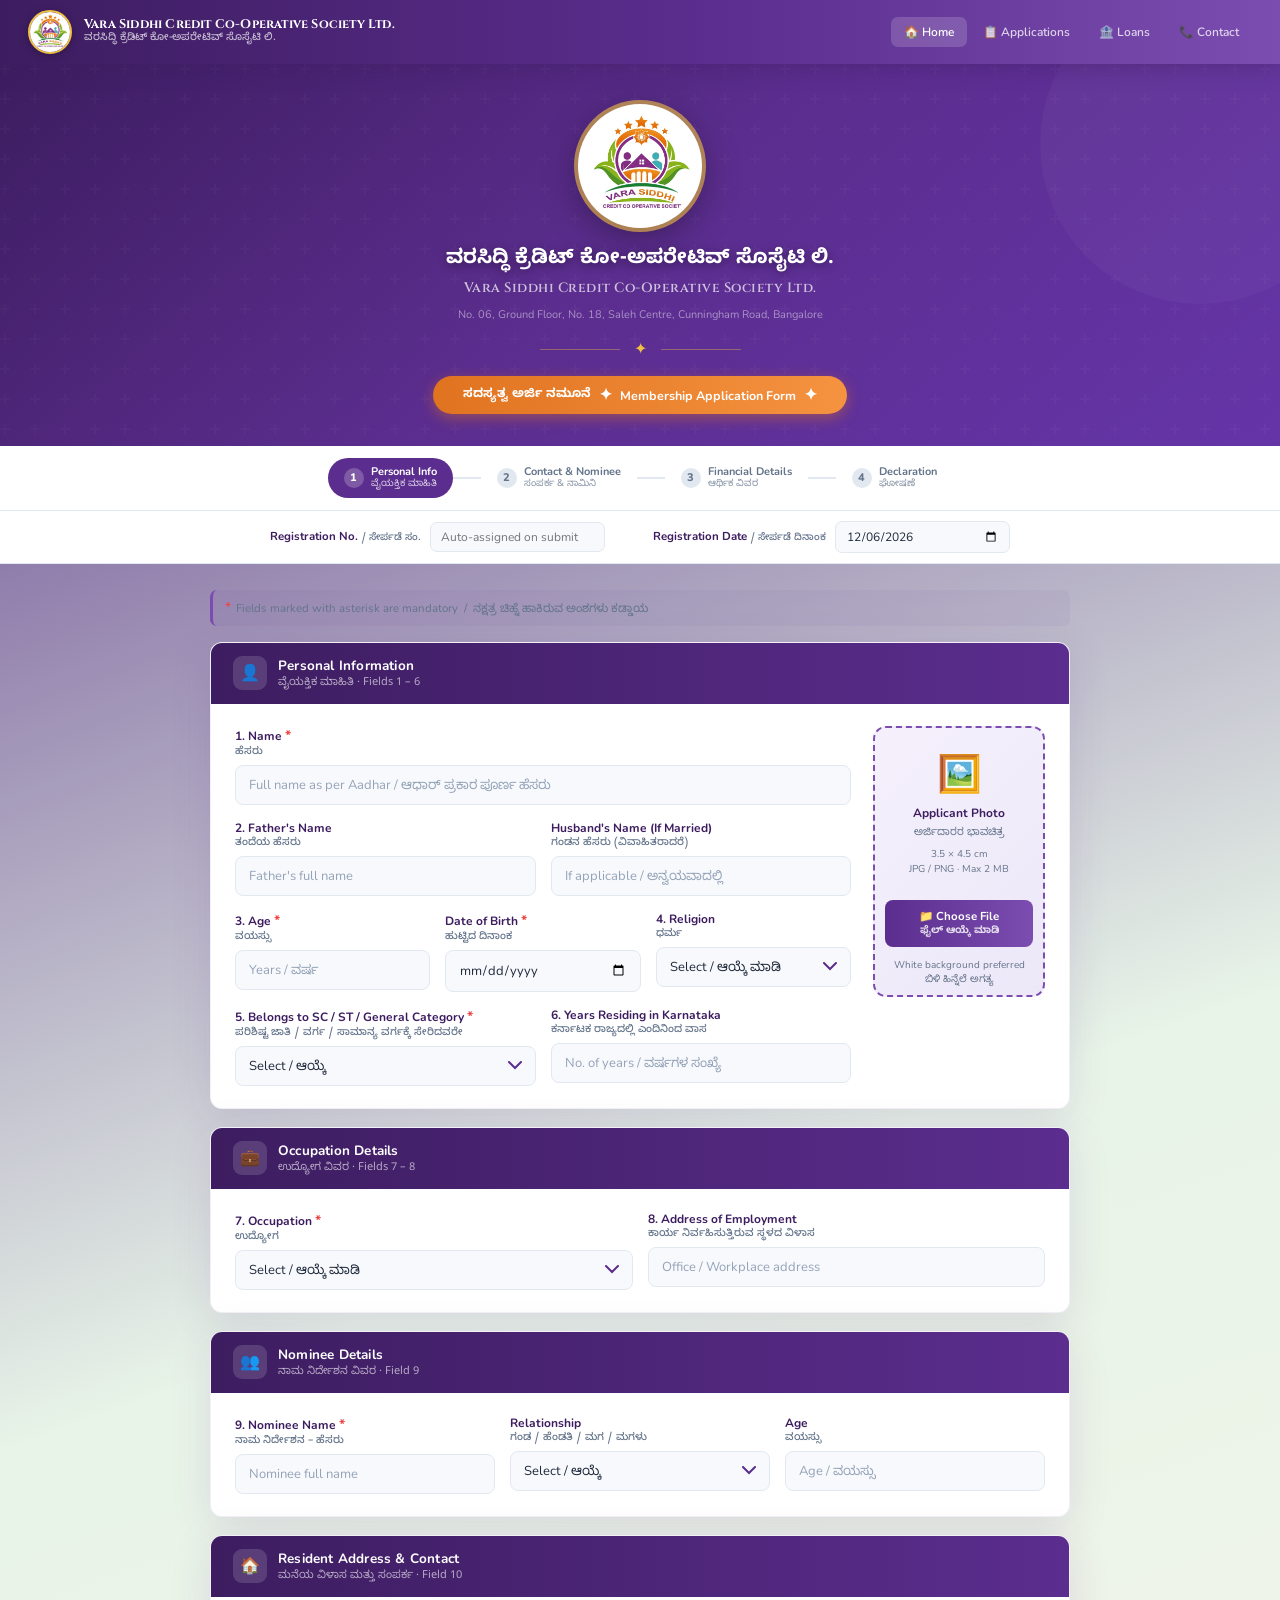
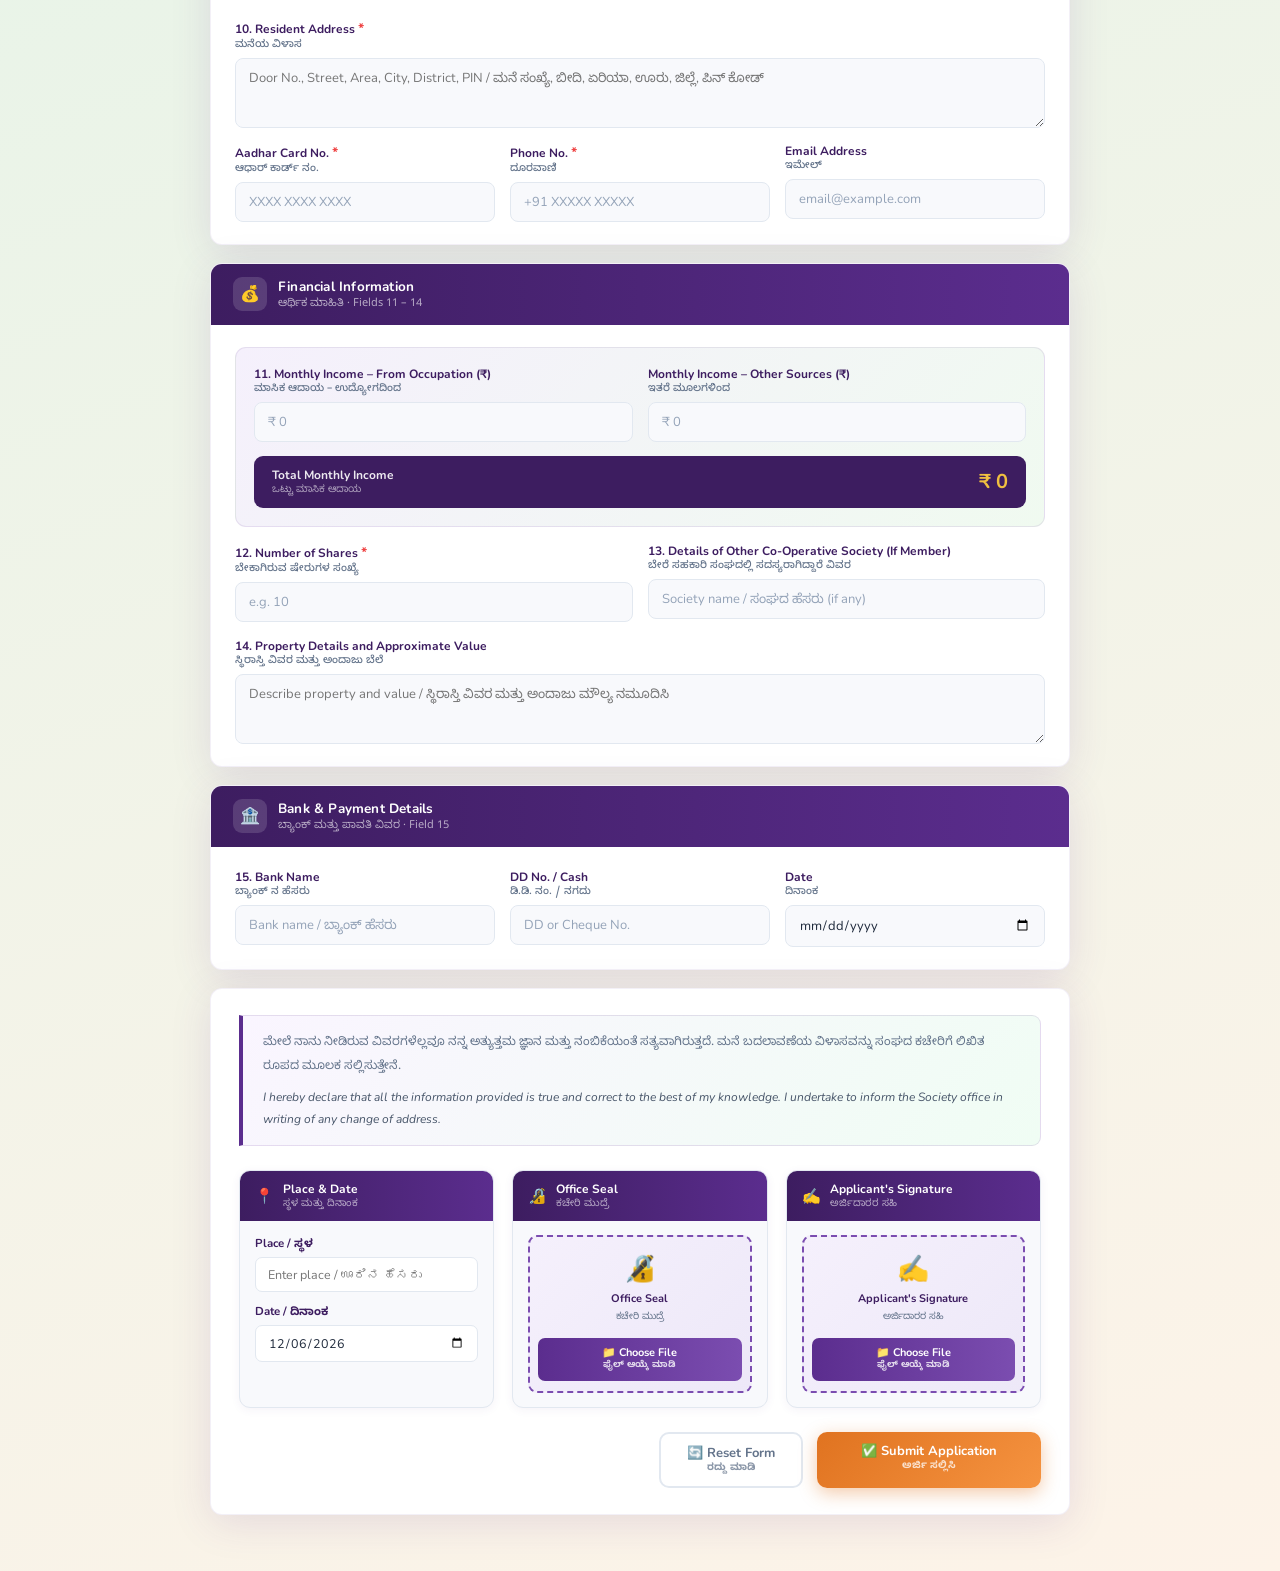
==== vara/index.html @ d44e65f3 "Add files via upload" ====
<!DOCTYPE html>
<html lang="en">
<head>
<meta charset="UTF-8">
<meta name="viewport" content="width=device-width, initial-scale=1.0">
<title>Vara Siddhi Credit Co-Operative Society Ltd.</title>
<link href="https://fonts.googleapis.com/css2?family=Cinzel:wght@600;700&family=Nunito:wght@400;500;600;700&family=Noto+Sans+Kannada:wght@400;500;600;700&display=swap" rel="stylesheet">
<link rel="stylesheet" href="style.css">
</head>
<body>

<!-- ═══ NAVBAR ═══ -->
<nav class="navbar">
  <div class="nav-brand">
    <img src="[data-uri]" alt="Vara Siddhi" class="nav-logo">
    <div class="nav-brand-text">
      <div class="nav-en">Vara Siddhi Credit Co-Operative Society Ltd.</div>
      <div class="nav-kn">ವರಸಿದ್ಧಿ ಕ್ರೆಡಿಟ್ ಕೋ-ಅಪರೇಟಿವ್ ಸೊಸೈಟಿ ಲಿ.</div>
    </div>
  </div>
  <div class="nav-links">
    <button class="nav-link active">🏠 Home</button>
    <button class="nav-link">📋 Applications</button>
    <button class="nav-link">🏦 Loans</button>
    <button class="nav-link">📞 Contact</button>
  </div>
</nav>

<!-- ═══ HERO ═══ -->
<div class="hero">
  <div class="hero-inner">
    <div class="hero-logo-wrap">
      <img src="[data-uri]" alt="Vara Siddhi Logo">
    </div>
    <div class="hero-name-kn">ವರಸಿದ್ಧಿ ಕ್ರೆಡಿಟ್ ಕೋ-ಅಪರೇಟಿವ್ ಸೊಸೈಟಿ ಲಿ.</div>
    <div class="hero-name-en">Vara Siddhi Credit Co-Operative Society Ltd.</div>
    <div class="hero-addr-en">No. 06, Ground Floor, No. 18, Saleh Centre, Cunningham Road, Bangalore</div>
    <div class="hero-divider"><hr><span>✦</span><hr></div>
    <div class="form-badge">
      <span class="badge-kn">ಸದಸ್ಯತ್ವ ಅರ್ಜಿ ನಮೂನೆ</span>
      <span>✦</span>
      <span class="badge-en">Membership Application Form</span>
      <span>✦</span>
    </div>
  </div>
</div>

<!-- ═══ STEPS ═══ -->
<div class="steps-bar">
  <div class="step-item active" id="s1">
    <div class="step-num">1</div>
    <div class="step-label"><span class="s-en">Personal Info</span><span class="s-kn">ವೈಯಕ್ತಿಕ ಮಾಹಿತಿ</span></div>
  </div>
  <div class="step-conn" id="sc1"></div>
  <div class="step-item" id="s2">
    <div class="step-num">2</div>
    <div class="step-label"><span class="s-en">Contact &amp; Nominee</span><span class="s-kn">ಸಂಪರ್ಕ &amp; ನಾಮಿನಿ</span></div>
  </div>
  <div class="step-conn" id="sc2"></div>
  <div class="step-item" id="s3">
    <div class="step-num">3</div>
    <div class="step-label"><span class="s-en">Financial Details</span><span class="s-kn">ಆರ್ಥಿಕ ವಿವರ</span></div>
  </div>
  <div class="step-conn" id="sc3"></div>
  <div class="step-item" id="s4">
    <div class="step-num">4</div>
    <div class="step-label"><span class="s-en">Declaration</span><span class="s-kn">ಘೋಷಣೆ</span></div>
  </div>
</div>

<!-- ═══ META ═══ -->
<div class="meta-row">
  <div class="meta-field">
    <label>Registration No. <span class="lkn">/ ಸೇರ್ಪಡೆ ಸಂ.</span></label>
    <input type="text" placeholder="Auto-assigned on submit">
  </div>
  <div class="meta-field">
    <label>Registration Date <span class="lkn">/ ಸೇರ್ಪಡೆ ದಿನಾಂಕ</span></label>
    <input type="date" id="regDate">
  </div>
</div>

<!-- ═══ MAIN ═══ -->
<div class="main">
  <p class="req-note">
    <span>*</span> Fields marked with asterisk are mandatory &nbsp;/&nbsp; ನಕ್ಷತ್ರ ಚಿಹ್ನೆ ಹಾಕಿರುವ ಅಂಶಗಳು ಕಡ್ಡಾಯ
  </p>

  <form id="mForm" onsubmit="submitForm(event)">

  <!-- ── 1–6: Personal Info ── -->
  <div class="form-card">
    <div class="section-head">
      <div class="section-icon">👤</div>
      <div class="section-head-text">
        <div class="sec-en">Personal Information</div>
        <div class="sec-kn">ವೈಯಕ್ತಿಕ ಮಾಹಿತಿ · Fields 1 – 6</div>
      </div>
    </div>
    <div class="section-body">
      <div class="photo-section">
        <div class="g1">
          <div class="field">
            <label>
              <span class="len">1. Name <span class="req">*</span></span>
              <span class="lkn">ಹೆಸರು</span>
            </label>
            <input type="text" name="name" placeholder="Full name as per Aadhar / ಆಧಾರ್ ಪ್ರಕಾರ ಪೂರ್ಣ ಹೆಸರು" required>
          </div>
          <div class="g2">
            <div class="field">
              <label><span class="len">2. Father's Name</span><span class="lkn">ತಂದೆಯ ಹೆಸರು</span></label>
              <input type="text" name="fatherName" placeholder="Father's full name">
            </div>
            <div class="field">
              <label><span class="len">Husband's Name (If Married)</span><span class="lkn">ಗಂಡನ ಹೆಸರು (ವಿವಾಹಿತರಾದರೆ)</span></label>
              <input type="text" name="husbandName" placeholder="If applicable / ಅನ್ವಯವಾದಲ್ಲಿ">
            </div>
          </div>
          <div class="g3">
            <div class="field">
              <label><span class="len">3. Age <span class="req">*</span></span><span class="lkn">ವಯಸ್ಸು</span></label>
              <input type="number" name="age" placeholder="Years / ವರ್ಷ" min="18" max="100" required>
            </div>
            <div class="field">
              <label><span class="len">Date of Birth <span class="req">*</span></span><span class="lkn">ಹುಟ್ಟಿದ ದಿನಾಂಕ</span></label>
              <input type="date" name="dob" required>
            </div>
            <div class="field">
              <label><span class="len">4. Religion</span><span class="lkn">ಧರ್ಮ</span></label>
              <select name="religion">
                <option value="">Select / ಆಯ್ಕೆ ಮಾಡಿ</option>
                <option>Hindu / ಹಿಂದೂ</option>
                <option>Muslim / ಮುಸ್ಲಿಮ್</option>
                <option>Christian / ಕ್ರಿಶ್ಚಿಯನ್</option>
                <option>Jain / ಜೈನ</option>
                <option>Other / ಇತರ</option>
              </select>
            </div>
          </div>
          <div class="g2">
            <div class="field">
              <label><span class="len">5. Belongs to SC / ST / General Category <span class="req">*</span></span><span class="lkn">ಪರಿಶಿಷ್ಟ ಜಾತಿ / ವರ್ಗ / ಸಾಮಾನ್ಯ ವರ್ಗಕ್ಕೆ ಸೇರಿದವರೇ</span></label>
              <select name="category" required>
                <option value="">Select / ಆಯ್ಕೆ</option>
                <option>SC – Scheduled Caste / ಪರಿಶಿಷ್ಟ ಜಾತಿ</option>
                <option>ST – Scheduled Tribe / ಪರಿಶಿಷ್ಟ ಪಂಗಡ</option>
                <option>OBC – Other Backward Class / ಹಿಂದುಳಿದ ವರ್ಗ</option>
                <option>General / ಸಾಮಾನ್ಯ ವರ್ಗ</option>
              </select>
            </div>
            <div class="field">
              <label><span class="len">6. Years Residing in Karnataka</span><span class="lkn">ಕರ್ನಾಟಕ ರಾಜ್ಯದಲ್ಲಿ ಎಂದಿನಿಂದ ವಾಸ</span></label>
              <input type="number" name="yearsKarnataka" placeholder="No. of years / ವರ್ಷಗಳ ಸಂಖ್ಯೆ" min="0">
            </div>
          </div>
        </div>

        <!-- Photo upload -->
        <div>
          <div class="photo-upload-box">
            <input type="file" id="photoInput" accept="image/*" onchange="handlePhoto(event)">
            <img id="photoImg" class="photo-preview-img" alt="Photo">
            <div class="photo-placeholder" id="photoPlaceholder">
              <div class="ph-icon">🖼️</div>
              <div class="ph-title-en">Applicant Photo</div>
              <div class="ph-title-kn">ಅರ್ಜಿದಾರರ ಭಾವಚಿತ್ರ</div>
              <div class="ph-sub">3.5 × 4.5 cm<br>JPG / PNG · Max 2 MB</div>
            </div>
            <button type="button" class="choose-btn" onclick="document.getElementById('photoInput').click()">
              📁 Choose File
              <span class="cbkn">ಫೈಲ್ ಆಯ್ಕೆ ಮಾಡಿ</span>
            </button>
            <div class="photo-hint">White background preferred<br>ಬಿಳಿ ಹಿನ್ನೆಲೆ ಅಗತ್ಯ</div>
          </div>
          <button type="button" class="change-photo-btn" id="changePhotoBtn"
            onclick="document.getElementById('photoInput').click()">🔄 Change / ಬದಲಾಯಿಸಿ</button>
        </div>
      </div>
    </div>
  </div>

  <!-- ── 7–8: Occupation ── -->
  <div class="form-card">
    <div class="section-head">
      <div class="section-icon">💼</div>
      <div class="section-head-text">
        <div class="sec-en">Occupation Details</div>
        <div class="sec-kn">ಉದ್ಯೋಗ ವಿವರ · Fields 7 – 8</div>
      </div>
    </div>
    <div class="section-body">
      <div class="g2">
        <div class="field">
          <label><span class="len">7. Occupation <span class="req">*</span></span><span class="lkn">ಉದ್ಯೋಗ</span></label>
          <select name="occupationType" required>
            <option value="">Select / ಆಯ್ಕೆ ಮಾಡಿ</option>
            <option>Government / ಸರ್ಕಾರಿ</option>
            <option>Self Employed / ಸ್ವಯಂ</option>
            <option>Private / ಖಾಸಗಿ</option>
            <option>Business / ವ್ಯಾಪಾರ</option>
            <option>Agriculture / ಕೃಷಿ</option>
            <option>Unemployed / ನಿರುದ್ಯೋಗಿ</option>
          </select>
        </div>
        <div class="field">
          <label><span class="len">8. Address of Employment</span><span class="lkn">ಕಾರ್ಯ ನಿರ್ವಹಿಸುತ್ತಿರುವ ಸ್ಥಳದ ವಿಳಾಸ</span></label>
          <input type="text" name="employmentAddress" placeholder="Office / Workplace address">
        </div>
      </div>
    </div>
  </div>

  <!-- ── 9: Nominee ── -->
  <div class="form-card">
    <div class="section-head">
      <div class="section-icon">👥</div>
      <div class="section-head-text">
        <div class="sec-en">Nominee Details</div>
        <div class="sec-kn">ನಾಮ ನಿರ್ದೇಶನ ವಿವರ · Field 9</div>
      </div>
    </div>
    <div class="section-body">
      <div class="g3">
        <div class="field">
          <label><span class="len">9. Nominee Name <span class="req">*</span></span><span class="lkn">ನಾಮ ನಿರ್ದೇಶನ – ಹೆಸರು</span></label>
          <input type="text" name="nomineeName" placeholder="Nominee full name" required>
        </div>
        <div class="field">
          <label><span class="len">Relationship</span><span class="lkn">ಗಂಡ / ಹೆಂಡತಿ / ಮಗ / ಮಗಳು</span></label>
          <select name="nomineeRelation">
            <option value="">Select / ಆಯ್ಕೆ</option>
            <option>Husband / ಗಂಡ</option>
            <option>Wife / ಹೆಂಡತಿ</option>
            <option>Son / ಮಗ</option>
            <option>Daughter / ಮಗಳು</option>
            <option>Father / ತಂದೆ</option>
            <option>Mother / ತಾಯಿ</option>
            <option>Brother / ಸಹೋದರ</option>
            <option>Sister / ಸಹೋದರಿ</option>
            <option>Other / ಇತರ</option>
          </select>
        </div>
        <div class="field">
          <label><span class="len">Age</span><span class="lkn">ವಯಸ್ಸು</span></label>
          <input type="number" name="nomineeAge" placeholder="Age / ವಯಸ್ಸು" min="0" max="120">
        </div>
      </div>
    </div>
  </div>

  <!-- ── 10: Address & Contact ── -->
  <div class="form-card">
    <div class="section-head">
      <div class="section-icon">🏠</div>
      <div class="section-head-text">
        <div class="sec-en">Resident Address &amp; Contact</div>
        <div class="sec-kn">ಮನೆಯ ವಿಳಾಸ ಮತ್ತು ಸಂಪರ್ಕ · Field 10</div>
      </div>
    </div>
    <div class="section-body">
      <div class="g1">
        <div class="field">
          <label><span class="len">10. Resident Address <span class="req">*</span></span><span class="lkn">ಮನೆಯ ವಿಳಾಸ</span></label>
          <textarea name="residentAddress" placeholder="Door No., Street, Area, City, District, PIN / ಮನೆ ಸಂಖ್ಯೆ, ಬೀದಿ, ಏರಿಯಾ, ಊರು, ಜಿಲ್ಲೆ, ಪಿನ್ ಕೋಡ್" required></textarea>
        </div>
        <div class="g3">
          <div class="field">
            <label><span class="len">Aadhar Card No. <span class="req">*</span></span><span class="lkn">ಆಧಾರ್ ಕಾರ್ಡ್ ನಂ.</span></label>
            <input type="text" name="aadharNo" id="aadharInput" placeholder="XXXX XXXX XXXX" maxlength="14" required>
          </div>
          <div class="field">
            <label><span class="len">Phone No. <span class="req">*</span></span><span class="lkn">ದೂರವಾಣಿ</span></label>
            <input type="tel" name="phone" placeholder="+91 XXXXX XXXXX" required>
          </div>
          <div class="field">
            <label><span class="len">Email Address</span><span class="lkn">ಇಮೇಲ್</span></label>
            <input type="email" name="email" placeholder="email@example.com">
          </div>
        </div>
      </div>
    </div>
  </div>

  <!-- ── 11–14: Financial ── -->
  <div class="form-card">
    <div class="section-head">
      <div class="section-icon">💰</div>
      <div class="section-head-text">
        <div class="sec-en">Financial Information</div>
        <div class="sec-kn">ಆರ್ಥಿಕ ಮಾಹಿತಿ · Fields 11 – 14</div>
      </div>
    </div>
    <div class="section-body">
      <div class="income-box">
        <div class="g2" style="margin-bottom:14px;">
          <div class="field">
            <label><span class="len">11. Monthly Income – From Occupation (₹)</span><span class="lkn">ಮಾಸಿಕ ಆದಾಯ – ಉದ್ಯೋಗದಿಂದ</span></label>
            <input type="number" name="incomeOccupation" id="inc1" placeholder="₹ 0" min="0" oninput="calcTotal()">
          </div>
          <div class="field">
            <label><span class="len">Monthly Income – Other Sources (₹)</span><span class="lkn">ಇತರೆ ಮೂಲಗಳಿಂದ</span></label>
            <input type="number" name="incomeOther" id="inc2" placeholder="₹ 0" min="0" oninput="calcTotal()">
          </div>
        </div>
        <div class="income-total">
          <div class="income-total-label">
            <span class="itlen">Total Monthly Income</span>
            <span class="itkn">ಒಟ್ಟು ಮಾಸಿಕ ಆದಾಯ</span>
          </div>
          <span class="total-val" id="incTotal">₹ 0</span>
        </div>
      </div>
      <div class="g2" style="margin-top:16px;">
        <div class="field">
          <label><span class="len">12. Number of Shares <span class="req">*</span></span><span class="lkn">ಬೇಕಾಗಿರುವ ಷೇರುಗಳ ಸಂಖ್ಯೆ</span></label>
          <input type="number" name="shares" placeholder="e.g. 10" min="1" required>
        </div>
        <div class="field">
          <label><span class="len">13. Details of Other Co-Operative Society (If Member)</span><span class="lkn">ಬೇರೆ ಸಹಕಾರಿ ಸಂಘದಲ್ಲಿ ಸದಸ್ಯರಾಗಿದ್ದಾರೆ ವಿವರ</span></label>
          <input type="text" name="otherSociety" placeholder="Society name / ಸಂಘದ ಹೆಸರು (if any)">
        </div>
      </div>
      <div class="field" style="margin-top:16px;">
        <label><span class="len">14. Property Details and Approximate Value</span><span class="lkn">ಸ್ಥಿರಾಸ್ತಿ ವಿವರ ಮತ್ತು ಅಂದಾಜು ಬೆಲೆ</span></label>
        <textarea name="propertyDetails" placeholder="Describe property and value / ಸ್ಥಿರಾಸ್ತಿ ವಿವರ ಮತ್ತು ಅಂದಾಜು ಮೌಲ್ಯ ನಮೂದಿಸಿ"></textarea>
      </div>
    </div>
  </div>

  <!-- ── 15: Bank ── -->
  <div class="form-card">
    <div class="section-head">
      <div class="section-icon">🏦</div>
      <div class="section-head-text">
        <div class="sec-en">Bank &amp; Payment Details</div>
        <div class="sec-kn">ಬ್ಯಾಂಕ್ ಮತ್ತು ಪಾವತಿ ವಿವರ · Field 15</div>
      </div>
    </div>
    <div class="section-body">
      <div class="g3">
        <div class="field">
          <label><span class="len">15. Bank Name</span><span class="lkn">ಬ್ಯಾಂಕ್ ನ ಹೆಸರು</span></label>
          <input type="text" name="bankName" placeholder="Bank name / ಬ್ಯಾಂಕ್ ಹೆಸರು">
        </div>
        <div class="field">
          <label><span class="len">DD No. / Cash</span><span class="lkn">ಡಿ.ಡಿ. ನಂ. / ನಗದು</span></label>
          <input type="text" name="ddNo" placeholder="DD or Cheque No.">
        </div>
        <div class="field">
          <label><span class="len">Date</span><span class="lkn">ದಿನಾಂಕ</span></label>
          <input type="date" name="cashDate">
        </div>
      </div>
    </div>
  </div>

  <!-- ── Declaration + 3 Bottom Boxes ── -->
  <div class="submit-card">
    <div class="declaration-box">
      <div class="decl-kn">ಮೇಲೆ ನಾನು ನೀಡಿರುವ ವಿವರಗಳೆಲ್ಲವೂ ನನ್ನ ಅತ್ಯುತ್ತಮ ಜ್ಞಾನ ಮತ್ತು ನಂಬಿಕೆಯಂತೆ ಸತ್ಯವಾಗಿರುತ್ತದೆ. ಮನೆ ಬದಲಾವಣೆಯ ವಿಳಾಸವನ್ನು ಸಂಘದ ಕಚೇರಿಗೆ ಲಿಖಿತ ರೂಪದ ಮೂಲಕ ಸಲ್ಲಿಸುತ್ತೇನೆ.</div>
      <div class="decl-en">I hereby declare that all the information provided is true and correct to the best of my knowledge. I undertake to inform the Society office in writing of any change of address.</div>
    </div>

    <div class="bottom-grid">
      <!-- Place & Date -->
      <div class="bottom-box">
        <div class="bottom-box-head">
          <div class="bicon">📍</div>
          <div class="btitle">
            <div class="btitle-en">Place &amp; Date</div>
            <div class="btitle-kn">ಸ್ಥಳ ಮತ್ತು ದಿನಾಂಕ</div>
          </div>
        </div>
        <div class="bottom-box-body">
          <div class="bottom-field">
            <label>
              <span class="blen">Place / ಸ್ಥಳ</span>
            </label>
            <input type="text" name="place" placeholder="Enter place / ಊರಿನ ಹೆಸರು">
          </div>
          <div class="bottom-field">
            <label>
              <span class="blen">Date / ದಿನಾಂಕ</span>
            </label>
            <input type="date" name="signDate" id="signDate">
          </div>
        </div>
      </div>

      <!-- Office Seal -->
      <div class="bottom-box">
        <div class="bottom-box-head">
          <div class="bicon">🔏</div>
          <div class="btitle">
            <div class="btitle-en">Office Seal</div>
            <div class="btitle-kn">ಕಚೇರಿ ಮುದ್ರೆ</div>
          </div>
        </div>
        <div class="bottom-box-body">
          <div class="upload-inner">
            <input type="file" id="sealInput" accept="image/*" onchange="handleSeal(event)">
            <img id="sealImg" class="upload-preview" alt="Office Seal">
            <div class="upload-ph" id="sealPh">
              <div class="uph-icon">🔏</div>
              <div class="uph-en">Office Seal</div>
              <div class="uph-kn">ಕಚೇರಿ ಮುದ್ರೆ</div>
            </div>
            <button type="button" class="up-choose-btn" id="sealChooseBtn"
              onclick="document.getElementById('sealInput').click()">
              📁 Choose File
              <span class="ubkn">ಫೈಲ್ ಆಯ್ಕೆ ಮಾಡಿ</span>
            </button>
            <button type="button" class="up-change-btn" id="sealChangeBtn"
              onclick="document.getElementById('sealInput').click()">🔄 Change / ಬದಲಾಯಿಸಿ</button>
          </div>
        </div>
      </div>

      <!-- Applicant Signature -->
      <div class="bottom-box">
        <div class="bottom-box-head">
          <div class="bicon">✍️</div>
          <div class="btitle">
            <div class="btitle-en">Applicant's Signature</div>
            <div class="btitle-kn">ಅರ್ಜಿದಾರರ ಸಹಿ</div>
          </div>
        </div>
        <div class="bottom-box-body">
          <div class="upload-inner">
            <input type="file" id="sigInput" accept="image/*" onchange="handleSig(event)">
            <img id="sigImg" class="upload-preview" alt="Signature">
            <div class="upload-ph" id="sigPh">
              <div class="uph-icon">✍️</div>
              <div class="uph-en">Applicant's Signature</div>
              <div class="uph-kn">ಅರ್ಜಿದಾರರ ಸಹಿ</div>
            </div>
            <button type="button" class="up-choose-btn" id="sigChooseBtn"
              onclick="document.getElementById('sigInput').click()">
              📁 Choose File
              <span class="ubkn">ಫೈಲ್ ಆಯ್ಕೆ ಮಾಡಿ</span>
            </button>
            <button type="button" class="up-change-btn" id="sigChangeBtn"
              onclick="document.getElementById('sigInput').click()">🔄 Change / ಬದಲಾಯಿಸಿ</button>
          </div>
        </div>
      </div>
    </div>

    <div class="btn-row">
      <button type="button" class="btn btn-ghost" onclick="resetForm()">
        <span class="bten">🔄 Reset Form</span>
        <span class="btkn">ರದ್ದು ಮಾಡಿ</span>
      </button>
      <button type="submit" class="btn btn-submit">
        <span class="bten">✅ Submit Application</span>
        <span class="btkn">ಅರ್ಜಿ ಸಲ್ಲಿಸಿ</span>
      </button>
    </div>
  </div>

  </form>
</div>

<div class="toast" id="toast">
  ✅ Application submitted! / ಅರ್ಜಿ ಸಲ್ಲಿಸಲಾಗಿದೆ! &nbsp; Ref: <strong id="refId"></strong>
</div>

<script>
document.getElementById('regDate').valueAsDate = new Date();
document.getElementById('signDate').valueAsDate = new Date();

function handlePhoto(e){
  const f=e.target.files[0]; if(!f) return;
  const r=new FileReader();
  r.onload=ev=>{
    document.getElementById('photoImg').src=ev.target.result;
    document.getElementById('photoImg').style.display='block';
    document.getElementById('photoPlaceholder').style.display='none';
    document.querySelector('.choose-btn').style.display='none';
    document.querySelector('.photo-hint').style.display='none';
    document.getElementById('changePhotoBtn').style.display='block';
  }; r.readAsDataURL(f);
}
function handleSig(e){
  const f=e.target.files[0]; if(!f) return;
  const r=new FileReader();
  r.onload=ev=>{
    document.getElementById('sigImg').src=ev.target.result;
    document.getElementById('sigImg').style.display='block';
    document.getElementById('sigPh').style.display='none';
    document.getElementById('sigChooseBtn').style.display='none';
    document.getElementById('sigChangeBtn').style.display='block';
  }; r.readAsDataURL(f);
}
function handleSeal(e){
  const f=e.target.files[0]; if(!f) return;
  const r=new FileReader();
  r.onload=ev=>{
    document.getElementById('sealImg').src=ev.target.result;
    document.getElementById('sealImg').style.display='block';
    document.getElementById('sealPh').style.display='none';
    document.getElementById('sealChooseBtn').style.display='none';
    document.getElementById('sealChangeBtn').style.display='block';
  }; r.readAsDataURL(f);
}

document.getElementById('aadharInput').addEventListener('input',function(){
  let v=this.value.replace(/\D/g,'').slice(0,12);
  this.value=v.replace(/(\d{4})(?=\d)/g,'$1 ').trim();
});

function calcTotal(){
  const a=parseFloat(document.getElementById('inc1').value)||0;
  const b=parseFloat(document.getElementById('inc2').value)||0;
  document.getElementById('incTotal').textContent='₹ '+(a+b).toLocaleString('en-IN');
}

function submitForm(e){
  e.preventDefault();
  const f=document.getElementById('mForm');
  if(!f.checkValidity()){f.reportValidity();return;}
  const ref='VS-'+new Date().getFullYear()+'-'+Math.floor(10000+Math.random()*90000);
  document.getElementById('refId').textContent=ref;
  const toast=document.getElementById('toast');
  toast.classList.add('show');
  ['s1','s2','s3','s4'].forEach(id=>{
    const el=document.getElementById(id);
    el.classList.remove('active'); el.classList.add('done');
  });
  ['sc1','sc2','sc3'].forEach(id=>document.getElementById(id).classList.add('done'));
  setTimeout(()=>toast.classList.remove('show'),5500);
}

function resetForm(){
  if(!confirm('Reset all data?\n/ ಎಲ್ಲಾ ಡೇಟಾ ರದ್ದು ಮಾಡಲು ಖಚಿತಪಡಿಸಿ?')) return;
  document.getElementById('mForm').reset();
  // photo
  document.getElementById('photoImg').style.display='none';
  document.getElementById('photoPlaceholder').style.display='flex';
  document.querySelector('.choose-btn').style.display='block';
  document.querySelector('.photo-hint').style.display='block';
  document.getElementById('changePhotoBtn').style.display='none';
  // sig
  document.getElementById('sigImg').style.display='none';
  document.getElementById('sigPh').style.display='flex';
  document.getElementById('sigChooseBtn').style.display='block';
  document.getElementById('sigChangeBtn').style.display='none';
  // seal
  document.getElementById('sealImg').style.display='none';
  document.getElementById('sealPh').style.display='flex';
  document.getElementById('sealChooseBtn').style.display='block';
  document.getElementById('sealChangeBtn').style.display='none';
  // income
  document.getElementById('incTotal').textContent='₹ 0';
  // dates
  document.getElementById('regDate').valueAsDate=new Date();
  document.getElementById('signDate').valueAsDate=new Date();
  // steps
  ['s2','s3','s4'].forEach(id=>{
    const el=document.getElementById(id);
    el.classList.remove('active','done');
  });
  ['sc1','sc2','sc3'].forEach(id=>document.getElementById(id).classList.remove('done'));
  const s1=document.getElementById('s1');
  s1.classList.remove('done'); s1.classList.add('active');
}
</script>
</body>
</html>
---- vara/style.css ----
:root{
  --purple:#5b2d8e;--purple-dark:#3d1d60;--purple-mid:#7b4db0;
  --orange:#e07320;--orange-light:#f59340;
  --green:#3a8c2f;--gold:#c8960c;--gold-light:#f0c040;
  --white:#fff;--off:#f8f9fc;--gray:#64748b;
  --border:#e2e8f0;--text:#1e293b;
  --shadow:0 8px 40px rgba(91,45,142,0.13);--radius:12px;
}
*{box-sizing:border-box;margin:0;padding:0;}
body{
  font-family:'Nunito','Noto Sans Kannada',sans-serif;
  background:linear-gradient(160deg,#573185 0%,#e8f4e8 40%,#fdf3e8 100%);
  min-height:100vh;padding:0 0 56px;color:var(--text);
}

/* ══════════ NAVBAR ══════════ */
.navbar{
  background:linear-gradient(90deg,var(--purple-dark) 0%,var(--purple) 55%,var(--purple-mid) 100%);
  padding:0 28px;display:flex;align-items:center;justify-content:space-between;
  height:64px;box-shadow:0 3px 20px rgba(61,29,96,0.45);
  position:sticky;top:0;z-index:100;
}
.nav-brand{display:flex;align-items:center;gap:12px;text-decoration:none;}
.nav-logo{
  width:44px;height:44px;border-radius:50%;
  object-fit:cover;object-position:center center;
  border:2.5px solid var(--gold-light);
  background:white;flex-shrink:0;
  box-shadow:0 2px 8px rgba(0,0,0,0.25);
}
.nav-brand-text{display:flex;flex-direction:column;gap:1px;}
.nav-en{
  font-family:'Cinzel',serif;font-size:12.5px;font-weight:700;
  color:white;line-height:1.2;letter-spacing:0.2px;
}
.nav-kn{
  font-family:'Noto Sans Kannada',sans-serif;font-size:10.5px;
  font-weight:500;color:rgba(255,255,255,0.68);line-height:1.3;
}
.nav-links{display:flex;gap:3px;}
.nav-link{
  color:rgba(255,255,255,0.78);font-size:12px;font-weight:600;
  padding:7px 13px;border-radius:7px;cursor:pointer;
  transition:all 0.18s;border:none;background:none;
  font-family:'Nunito',sans-serif;
}
.nav-link:hover,.nav-link.active{
  background:rgba(255,255,255,0.16);color:white;
}

/* ══════════ HERO ══════════ */
.hero{
  background:linear-gradient(140deg,var(--purple-dark) 0%,var(--purple) 48%,#6535a8 100%);
  padding:40px 32px 32px;text-align:center;
  position:relative;overflow:hidden;
}
.hero::before{
  content:'';position:absolute;inset:0;
  background:url("data:image/svg+xml,%3Csvg width='60' height='60' viewBox='0 0 60 60' xmlns='http://www.w3.org/2000/svg'%3E%3Cg fill='%23ffffff' fill-opacity='0.025'%3E%3Cpath d='M36 34v-4h-2v4h-4v2h4v4h2v-4h4v-2h-4zm0-30V0h-2v4h-4v2h4v4h2V6h4V4h-4zM6 34v-4H4v4H0v2h4v4h2v-4h4v-2H6zM6 4V0H4v4H0v2h4v4h2V6h4V4H6z'/%3E%3C/g%3E%3C/svg%3E");
}
.hero::after{
  content:'';position:absolute;
  width:320px;height:320px;border-radius:50%;
  background:rgba(255,255,255,0.03);
  top:-80px;right:-80px;pointer-events:none;
}
.hero-inner{position:relative;z-index:1;max-width:720px;margin:0 auto;}

/* ── Hero logo: white circle + gold ring ── */
.hero-logo-wrap{
  width:124px;height:124px;
  background:white;
  border-radius:50%;
  margin:0 auto 18px;
  display:flex;align-items:center;justify-content:center;
  padding:5px;
  box-shadow:
    0 0 0 4px rgba(240,192,64,0.6),
    0 10px 36px rgba(0,0,0,0.35);
  overflow:hidden;
}
.hero-logo-wrap img{
  width:100%;height:100%;
  object-fit:cover;object-position:center center;
  border-radius:50%;
  display:block;
}

.hero-name-kn{
  font-family:'Noto Sans Kannada',sans-serif;
  font-size:20px;font-weight:700;color:white;
  text-shadow:0 2px 10px rgba(0,0,0,0.4);
  margin-bottom:4px;line-height:1.45;
}
.hero-name-en{
  font-family:'Cinzel',serif;font-size:13.5px;font-weight:600;
  color:rgba(255,255,255,0.7);margin-bottom:10px;letter-spacing:0.5px;
}
.hero-addr-kn{
  font-family:'Noto Sans Kannada',sans-serif;
  font-size:11.5px;color:rgba(255,255,255,0.6);
  line-height:1.75;margin-bottom:1px;
}
.hero-addr-en{
  font-size:11px;color:rgba(255,255,255,0.48);margin-bottom:16px;
}
.hero-divider{
  display:flex;align-items:center;gap:14px;
  justify-content:center;margin:12px 0 16px;
}
.hero-divider span{color:var(--gold-light);font-size:16px;}
.hero-divider hr{border:none;border-top:1px solid rgba(240,192,64,0.38);width:80px;}
.form-badge{
  display:inline-flex;align-items:center;gap:8px;
  background:linear-gradient(90deg,var(--orange),var(--orange-light));
  color:white;font-weight:700;padding:8px 30px;
  border-radius:32px;
  box-shadow:0 4px 14px rgba(224,115,32,0.45);
  flex-wrap:wrap;justify-content:center;
}
.form-badge .badge-kn{
  font-family:'Noto Sans Kannada',sans-serif;font-size:12.5px;
}
.form-badge .badge-en{font-size:12.5px;}

/* ══════════ STEPS BAR ══════════ */
.steps-bar{
  background:white;border-bottom:1px solid var(--border);
  padding:12px 28px;display:flex;justify-content:center;
  align-items:center;gap:0;overflow-x:auto;
}
.step-item{
  display:flex;align-items:center;gap:7px;
  padding:7px 16px;border-radius:32px;
  font-size:11.5px;font-weight:700;color:var(--gray);
  transition:all 0.2s;white-space:nowrap;
}
.step-item.active{background:var(--purple);color:white;}
.step-item.done{background:var(--green);color:white;}
.step-num{
  width:20px;height:20px;border-radius:50%;
  background:rgba(255,255,255,0.22);
  display:flex;align-items:center;justify-content:center;
  font-size:11px;font-weight:800;flex-shrink:0;
}
.step-item:not(.active):not(.done) .step-num{background:#e2e8f0;color:var(--gray);}
.step-label{display:flex;flex-direction:column;line-height:1.25;}
.step-label .s-en{font-size:11px;font-weight:700;}
.step-label .s-kn{
  font-family:'Noto Sans Kannada',sans-serif;
  font-size:9.5px;font-weight:400;opacity:0.78;
}
.step-conn{width:28px;height:2px;background:var(--border);flex-shrink:0;}
.step-conn.done{background:var(--green);}

/* ══════════ META ROW ══════════ */
.meta-row{
  background:white;border-bottom:1px solid var(--border);
  display:flex;align-items:center;justify-content:center;
  gap:48px;padding:10px 28px;flex-wrap:wrap;
}
.meta-field{display:flex;align-items:center;gap:9px;}
.meta-field label{
  font-size:11.5px;font-weight:700;color:var(--purple-dark);white-space:nowrap;
}
.meta-field label .lkn{
  font-family:'Noto Sans Kannada',sans-serif;
  font-weight:500;font-size:10px;color:var(--gray);
}
.meta-field input{
  border:1.5px solid var(--border);border-radius:7px;
  padding:6px 10px;font-size:12px;
  font-family:'Nunito';color:var(--text);
  background:var(--off);outline:none;width:175px;
  transition:border-color 0.15s;
}
.meta-field input:focus{border-color:var(--purple-mid);}

/* ══════════ MAIN CONTENT ══════════ */
.main{max-width:900px;margin:26px auto 0;padding:0 20px;}
.req-note{
  font-size:11.5px;color:var(--gray);margin-bottom:16px;
  padding:8px 12px;background:rgba(91,45,142,0.05);
  border-radius:7px;border-left:3px solid var(--purple-mid);
}
.req-note span{color:#ef4444;font-size:14px;margin-right:2px;}

/* ══════════ FORM CARDS ══════════ */
.form-card{
  background:white;border-radius:var(--radius);
  box-shadow:var(--shadow);overflow:hidden;
  margin-bottom:18px;
  border:1px solid rgba(91,45,142,0.07);
}
.section-head{
  background:linear-gradient(90deg,var(--purple-dark) 0%,var(--purple) 100%);
  padding:13px 22px;display:flex;align-items:center;gap:11px;
}
.section-icon{
  width:34px;height:34px;border-radius:9px;
  background:rgba(255,255,255,0.14);
  display:flex;align-items:center;justify-content:center;
  font-size:16px;flex-shrink:0;
}
.section-head-text{display:flex;flex-direction:column;gap:1px;}
.sec-en{color:white;font-size:13.5px;font-weight:700;letter-spacing:0.2px;}
.sec-kn{
  font-family:'Noto Sans Kannada',sans-serif;
  color:rgba(255,255,255,0.62);font-size:11px;
}
.section-body{padding:22px 24px;}

/* ══════════ GRIDS ══════════ */
.g1{display:grid;gap:15px;}
.g2{display:grid;grid-template-columns:1fr 1fr;gap:15px;}
.g3{display:grid;grid-template-columns:1fr 1fr 1fr;gap:15px;}

/* ══════════ FIELDS ══════════ */
.field{display:flex;flex-direction:column;gap:5px;}
.field label{
  display:flex;flex-direction:column;gap:1px;
}
.field label .len{
  font-size:12px;font-weight:700;color:var(--purple-dark);
}
.field label .lkn{
  font-family:'Noto Sans Kannada',sans-serif;
  font-size:10.5px;font-weight:500;color:var(--gray);
}
.field label .req{color:#ef4444;font-size:14px;display:inline;}
.field input,
.field select,
.field textarea{
  padding:10px 13px;
  border:1.5px solid var(--border);border-radius:8px;
  font-size:13px;
  font-family:'Nunito','Noto Sans Kannada',sans-serif;
  color:var(--text);background:var(--off);
  transition:all 0.18s;outline:none;width:100%;
}
.field input:focus,
.field select:focus,
.field textarea:focus{
  border-color:var(--purple-mid);background:white;
  box-shadow:0 0 0 3px rgba(91,45,142,0.1);
}
.field input::placeholder{color:#94a3b8;}
.field textarea{resize:vertical;min-height:70px;}
.field select{
  appearance:none;
  background-image:url("data:image/svg+xml,%3Csvg xmlns='http://www.w3.org/2000/svg' width='14' height='9'%3E%3Cpath d='M1 1l6 6 6-6' stroke='%235b2d8e' stroke-width='2' fill='none' stroke-linecap='round'/%3E%3C/svg%3E");
  background-repeat:no-repeat;background-position:right 13px center;padding-right:36px;
}

/* ══════════ PHOTO UPLOAD ══════════ */
.photo-section{display:grid;grid-template-columns:1fr 172px;gap:22px;align-items:start;}
.photo-upload-box{
  width:172px;
  border:2px dashed var(--purple-mid);border-radius:13px;
  background:linear-gradient(135deg,#f5f0fc,#ede8f8);
  overflow:hidden;transition:all 0.2s;
}
.photo-upload-box:hover{
  border-color:var(--purple-dark);
  box-shadow:0 4px 18px rgba(91,45,142,0.2);
}
.photo-preview-img{width:100%;aspect-ratio:3/4;object-fit:cover;display:none;}
.photo-placeholder{
  padding:22px 12px;display:flex;flex-direction:column;
  align-items:center;gap:6px;text-align:center;
}
.ph-icon{font-size:36px;}
.ph-title-en{font-size:12px;font-weight:700;color:var(--purple-dark);}
.ph-title-kn{
  font-family:'Noto Sans Kannada',sans-serif;
  font-size:10.5px;color:var(--gray);
}
.ph-sub{font-size:10px;color:var(--gray);line-height:1.55;}
.photo-upload-box input[type=file]{display:none;}
.choose-btn{
  display:block;width:calc(100% - 20px);margin:0 10px 11px;
  background:linear-gradient(90deg,var(--purple),var(--purple-mid));
  color:white;font-size:11.5px;font-weight:700;
  padding:9px;border-radius:8px;text-align:center;
  cursor:pointer;border:none;font-family:'Nunito',sans-serif;
  transition:all 0.2s;line-height:1.3;
}
.choose-btn:hover{
  background:linear-gradient(90deg,var(--purple-dark),var(--purple));
  transform:translateY(-1px);box-shadow:0 4px 12px rgba(91,45,142,0.3);
}
.choose-btn .cbkn{
  font-family:'Noto Sans Kannada',sans-serif;
  font-size:10px;display:block;opacity:0.82;margin-top:1px;
}
.photo-hint{
  font-size:10px;color:var(--gray);text-align:center;
  padding:0 8px 9px;line-height:1.4;
}
.change-photo-btn{
  display:none;width:calc(100% - 20px);margin:4px 10px 9px;
  background:white;color:var(--purple);font-size:10.5px;font-weight:700;
  padding:6px;border-radius:7px;text-align:center;cursor:pointer;
  border:1.5px solid var(--purple-mid);font-family:'Nunito',sans-serif;
  transition:all 0.15s;
}
.change-photo-btn:hover{background:var(--purple);color:white;}

/* ══════════ INCOME ══════════ */
.income-box{
  background:linear-gradient(135deg,#f5f0fc,#f0faf0);
  border:1.5px solid rgba(91,45,142,0.1);
  border-radius:11px;padding:18px;
}
.income-total{
  background:var(--purple-dark);color:white;
  border-radius:9px;padding:11px 18px;
  display:flex;justify-content:space-between;align-items:center;
  margin-top:14px;
}
.income-total-label{display:flex;flex-direction:column;gap:1px;}
.income-total-label .itlen{font-size:12px;font-weight:700;color:rgba(255,255,255,0.9);}
.income-total-label .itkn{
  font-family:'Noto Sans Kannada',sans-serif;
  font-size:10px;color:rgba(255,255,255,0.58);
}
.income-total .total-val{
  color:var(--gold-light);font-size:20px;font-weight:700;
  font-family:'Nunito',sans-serif;
}

/* ══════════ SUBMIT CARD ══════════ */
.submit-card{
  background:white;border-radius:var(--radius);
  box-shadow:var(--shadow);padding:26px 28px;
  border:1px solid rgba(91,45,142,0.07);
}
.declaration-box{
  background:linear-gradient(135deg,#faf5ff,#f0fdf4);
  border:1px solid rgba(91,45,142,0.13);
  border-left:4px solid var(--purple);
  border-radius:0 9px 9px 0;
  padding:15px 20px;margin-bottom:24px;
}
.decl-kn{
  font-family:'Noto Sans Kannada',sans-serif;
  font-size:12px;color:var(--gray);line-height:2;margin-bottom:7px;
}
.decl-en{font-size:12px;color:#475569;line-height:1.85;font-style:italic;}

/* ══════════ BOTTOM 3 BOXES ══════════ */
.bottom-grid{
  display:grid;grid-template-columns:1fr 1fr 1fr;
  gap:18px;margin-bottom:24px;
}
.bottom-box{
  background:var(--off);
  border:1.5px solid var(--border);
  border-radius:11px;overflow:hidden;
  box-shadow:0 2px 10px rgba(91,45,142,0.06);
}
.bottom-box-head{
  background:linear-gradient(90deg,var(--purple-dark),var(--purple));
  padding:10px 15px;display:flex;align-items:center;gap:9px;
}
.bicon{font-size:15px;}
.btitle{display:flex;flex-direction:column;gap:1px;}
.btitle-en{color:white;font-size:12px;font-weight:700;}
.btitle-kn{
  font-family:'Noto Sans Kannada',sans-serif;
  color:rgba(255,255,255,0.62);font-size:10px;
}
.bottom-box-body{padding:14px 15px;}

.bottom-field{display:flex;flex-direction:column;gap:4px;margin-bottom:11px;}
.bottom-field:last-child{margin-bottom:0;}
.bottom-field label .blen{
  font-size:11.5px;font-weight:700;color:var(--purple-dark);display:block;
}
.bottom-field label .blkn{
  font-family:'Noto Sans Kannada',sans-serif;
  font-size:9.5px;color:var(--gray);display:block;margin-top:1px;
}
.bottom-field input{
  padding:8px 12px;border:1.5px solid var(--border);border-radius:7px;
  font-size:12.5px;font-family:'Nunito';color:var(--text);
  background:white;outline:none;width:100%;transition:all 0.18s;
}
.bottom-field input:focus{
  border-color:var(--purple-mid);
  box-shadow:0 0 0 3px rgba(91,45,142,0.1);
}

/* Sig / Seal upload boxes */
.upload-inner{
  border:2px dashed var(--purple-mid);border-radius:9px;
  background:linear-gradient(135deg,#f5f0fc,#ede8f8);
  overflow:hidden;transition:all 0.2s;
}
.upload-inner:hover{
  border-color:var(--purple-dark);
  box-shadow:0 3px 12px rgba(91,45,142,0.15);
}
.upload-preview{
  width:100%;height:86px;object-fit:contain;
  display:none;background:white;padding:5px;border-radius:6px;
}
.upload-ph{
  padding:14px 10px;display:flex;flex-direction:column;
  align-items:center;gap:5px;text-align:center;
}
.uph-icon{font-size:26px;}
.uph-en{font-size:11px;font-weight:700;color:var(--purple-dark);}
.uph-kn{
  font-family:'Noto Sans Kannada',sans-serif;
  font-size:9.5px;color:var(--gray);
}
.upload-inner input[type=file]{display:none;}
.up-choose-btn{
  display:block;width:calc(100% - 16px);margin:0 8px 10px;
  background:linear-gradient(90deg,var(--purple),var(--purple-mid));
  color:white;font-size:11px;font-weight:700;
  padding:8px;border-radius:7px;text-align:center;
  cursor:pointer;border:none;font-family:'Nunito',sans-serif;
  transition:all 0.2s;line-height:1.3;
}
.up-choose-btn:hover{
  background:linear-gradient(90deg,var(--purple-dark),var(--purple));
  box-shadow:0 3px 10px rgba(91,45,142,0.3);
}
.up-choose-btn .ubkn{
  font-family:'Noto Sans Kannada',sans-serif;
  font-size:9px;display:block;opacity:0.8;margin-top:1px;
}
.up-change-btn{
  display:none;width:calc(100% - 16px);margin:3px 8px 8px;
  background:white;color:var(--purple);font-size:10px;font-weight:700;
  padding:5px;border-radius:7px;text-align:center;cursor:pointer;
  border:1.5px solid var(--purple-mid);font-family:'Nunito',sans-serif;
  transition:all 0.15s;
}
.up-change-btn:hover{background:var(--purple);color:white;}

/* ══════════ BUTTONS ══════════ */
.btn-row{display:flex;gap:14px;justify-content:flex-end;flex-wrap:wrap;margin-top:4px;}
.btn{
  padding:12px 26px;border-radius:10px;
  font-size:13px;font-weight:700;cursor:pointer;border:none;
  font-family:'Nunito',sans-serif;transition:all 0.2s;
  display:flex;flex-direction:column;align-items:center;gap:2px;
}
.btn .bten{font-size:13px;line-height:1.2;}
.btn .btkn{
  font-family:'Noto Sans Kannada',sans-serif;
  font-size:10px;opacity:0.75;line-height:1;
}
.btn-ghost{
  background:white;border:2px solid var(--border);color:var(--gray);
}
.btn-ghost:hover{border-color:var(--purple-mid);color:var(--purple);}
.btn-submit{
  background:linear-gradient(135deg,var(--orange),var(--orange-light));
  color:white;box-shadow:0 5px 18px rgba(224,115,32,0.38);
  padding:12px 44px;
}
.btn-submit:hover{
  transform:translateY(-2px);
  box-shadow:0 8px 26px rgba(224,115,32,0.52);
}

/* ══════════ TOAST ══════════ */
.toast{
  position:fixed;top:80px;right:24px;
  background:var(--green);color:white;
  padding:14px 22px;border-radius:11px;font-size:13px;font-weight:700;
  box-shadow:0 8px 32px rgba(0,0,0,0.22);
  transform:translateX(130%);transition:transform 0.35s ease;
  z-index:999;display:flex;align-items:center;gap:10px;
  max-width:340px;
}
.toast.show{transform:translateX(0);}

/* ══════════ RESPONSIVE ══════════ */
@media(max-width:680px){
  .g2,.g3,.photo-section,.bottom-grid{grid-template-columns:1fr;}
  .navbar{padding:0 16px;}
  .nav-links{display:none;}
  .main{padding:0 14px;}
  .hero{padding:24px 16px;}
  .meta-row{gap:16px;padding:10px 16px;}
  .steps-bar{overflow-x:auto;justify-content:flex-start;padding:10px 16px;}
  .hero-logo-wrap{width:100px;height:100px;}
  .hero-name-kn{font-size:17px;}
}
@media print{
  .navbar,.steps-bar,.btn-row,.toast,.meta-row{display:none!important;}
  body{background:white;}
  .form-card,.submit-card{box-shadow:none;border:1px solid #ddd;}
  .section-head,.bottom-box-head{
    -webkit-print-color-adjust:exact;print-color-adjust:exact;
  }
}
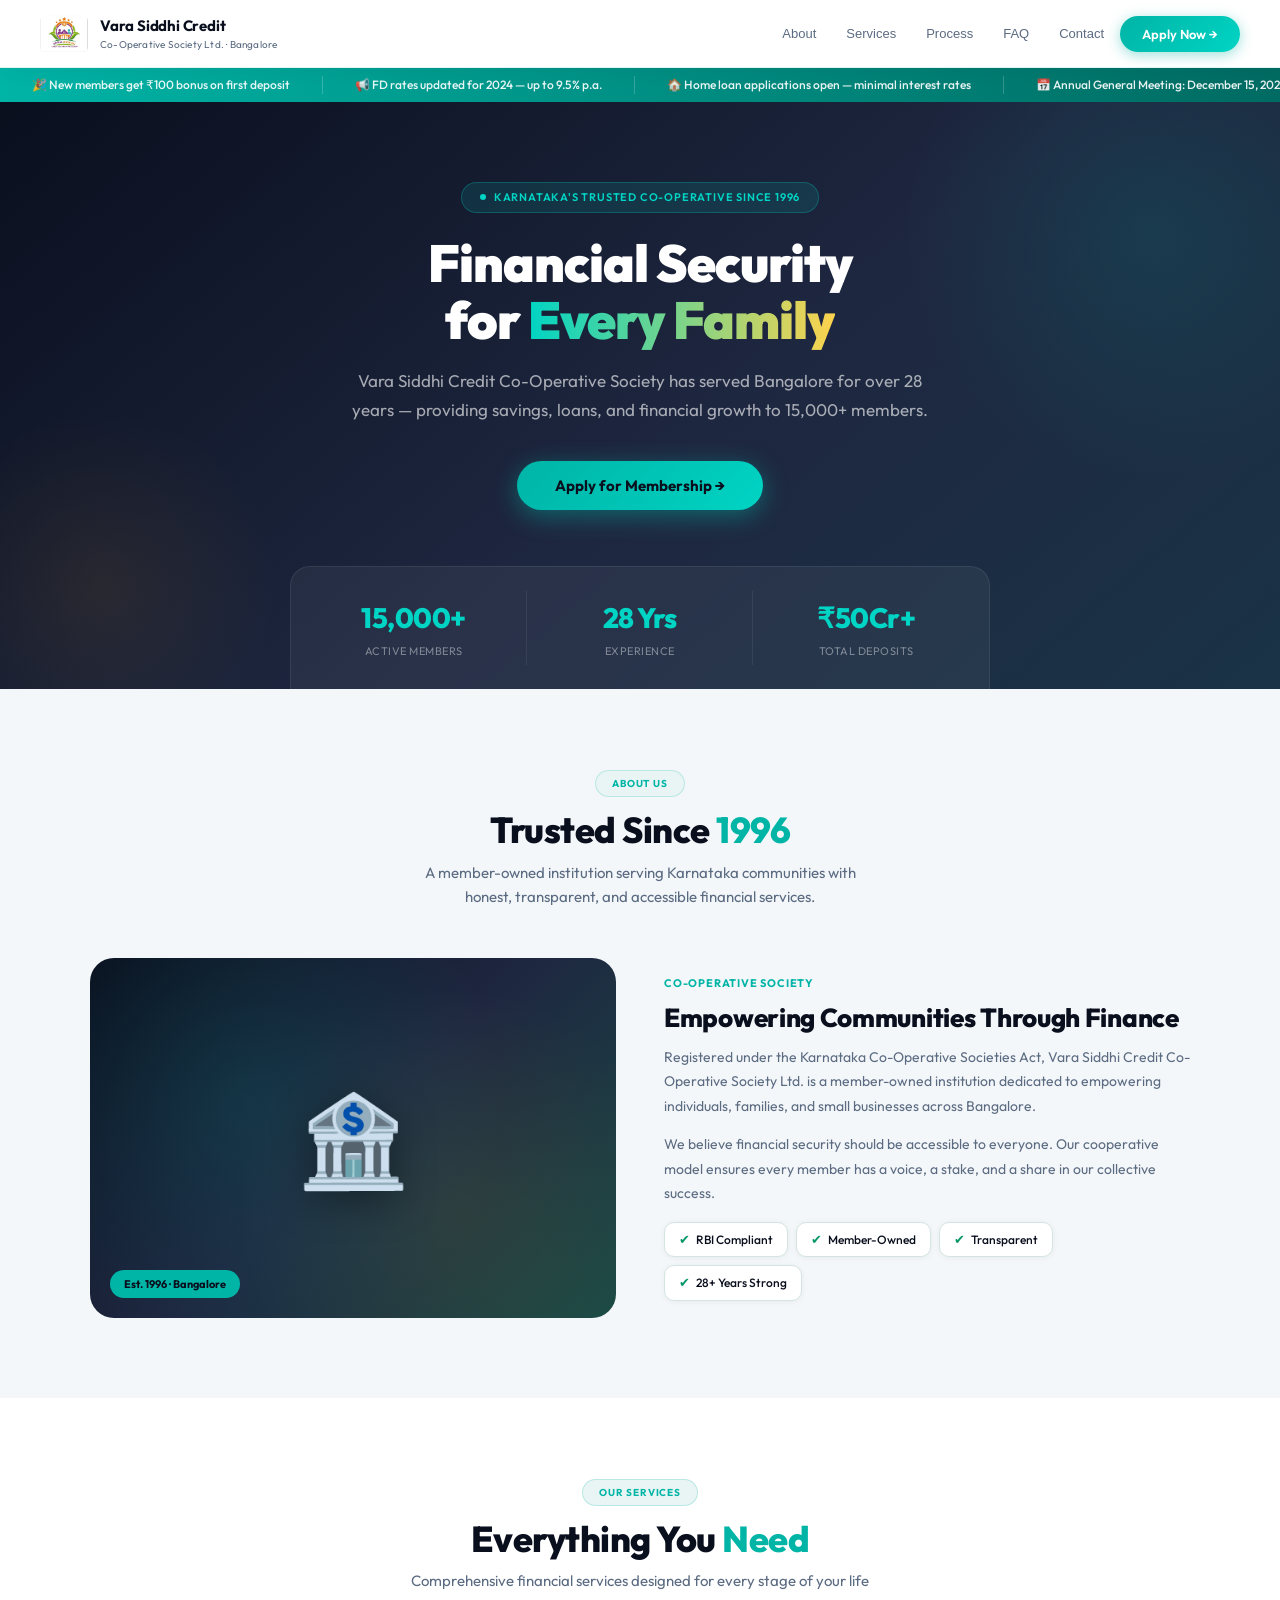
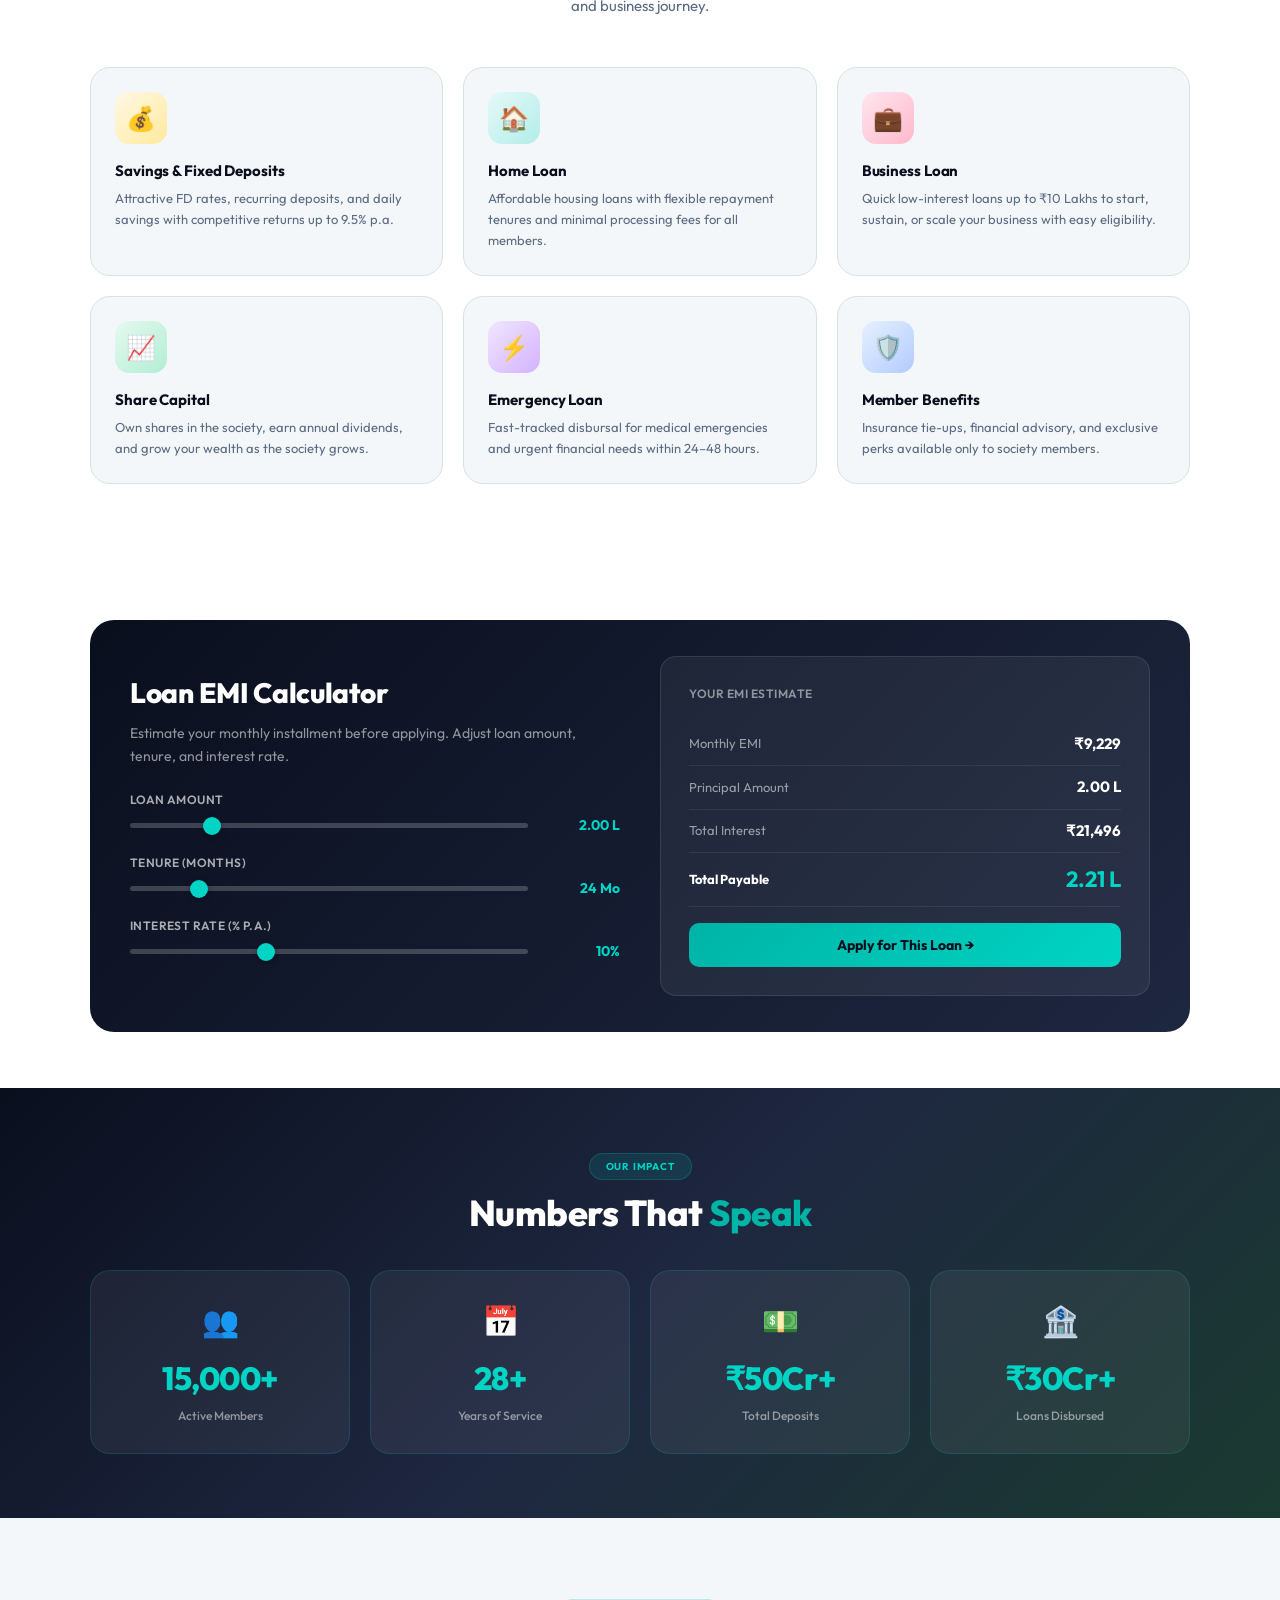
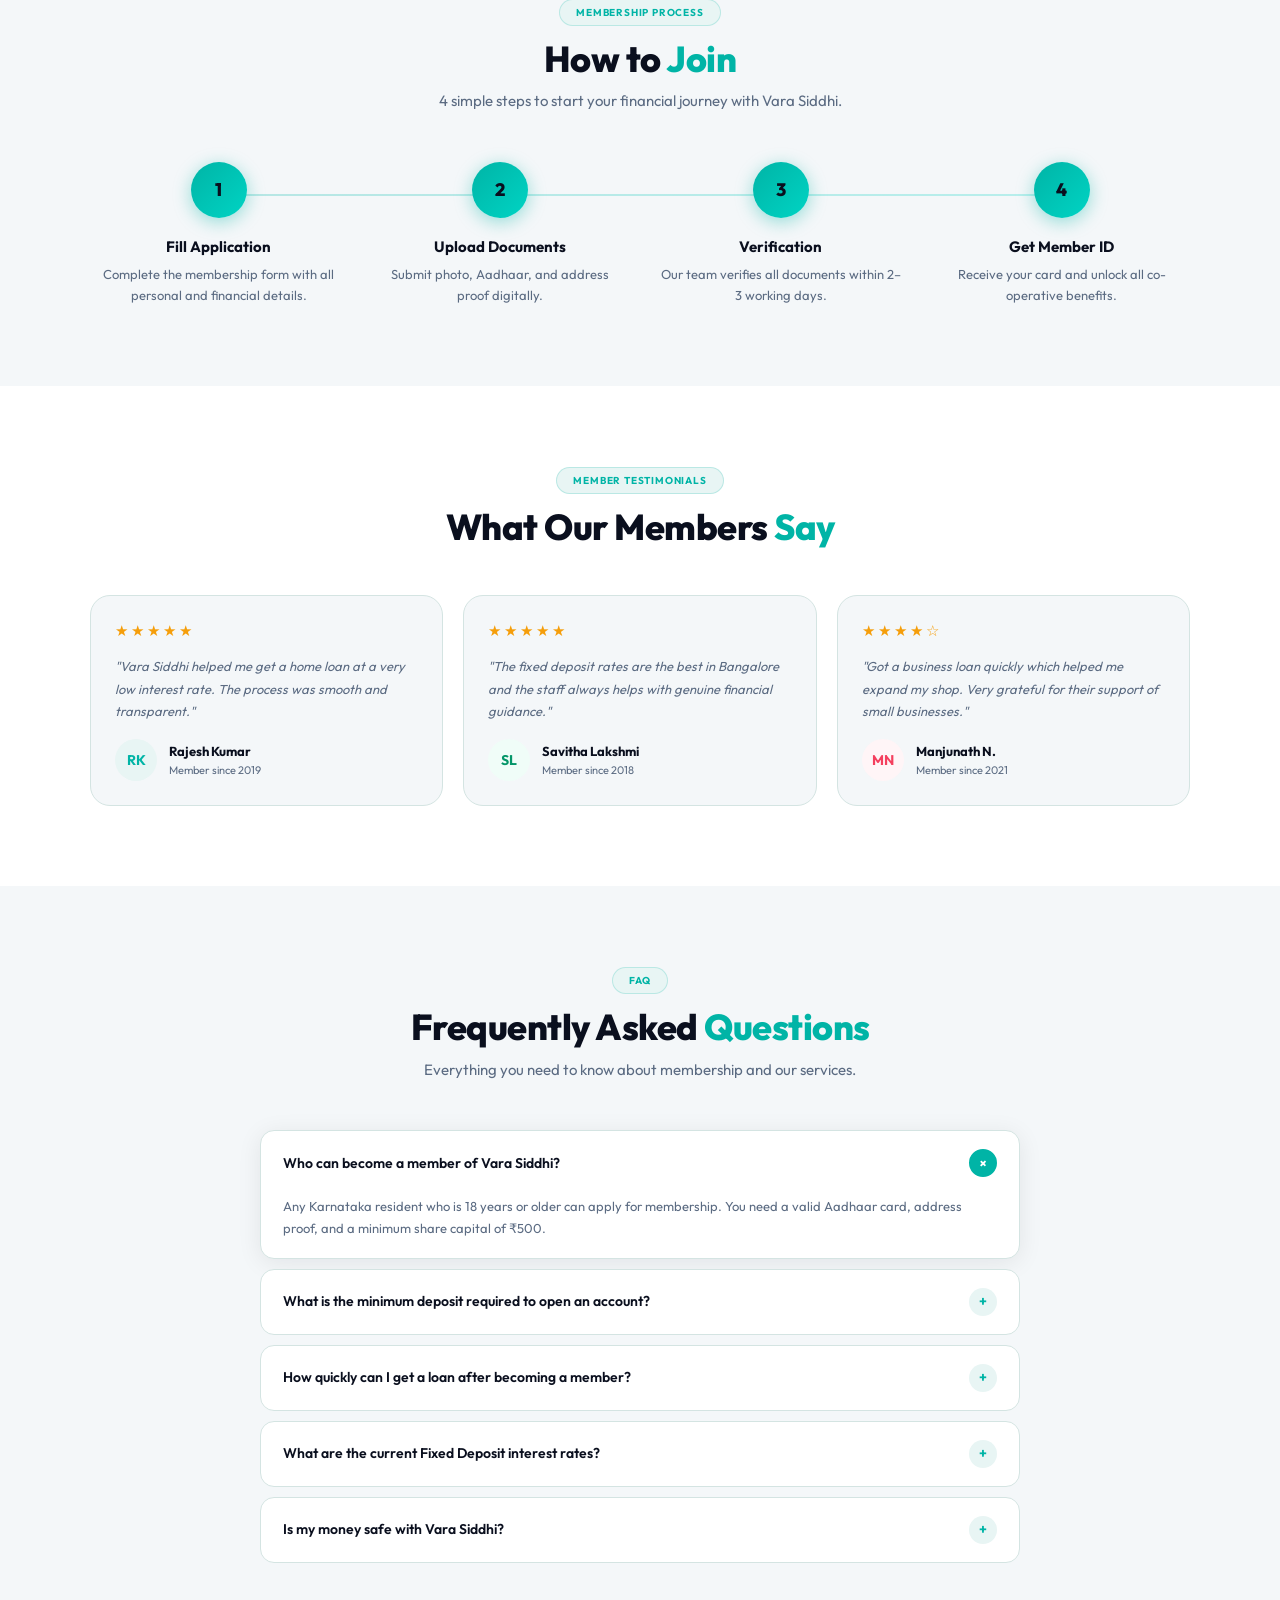
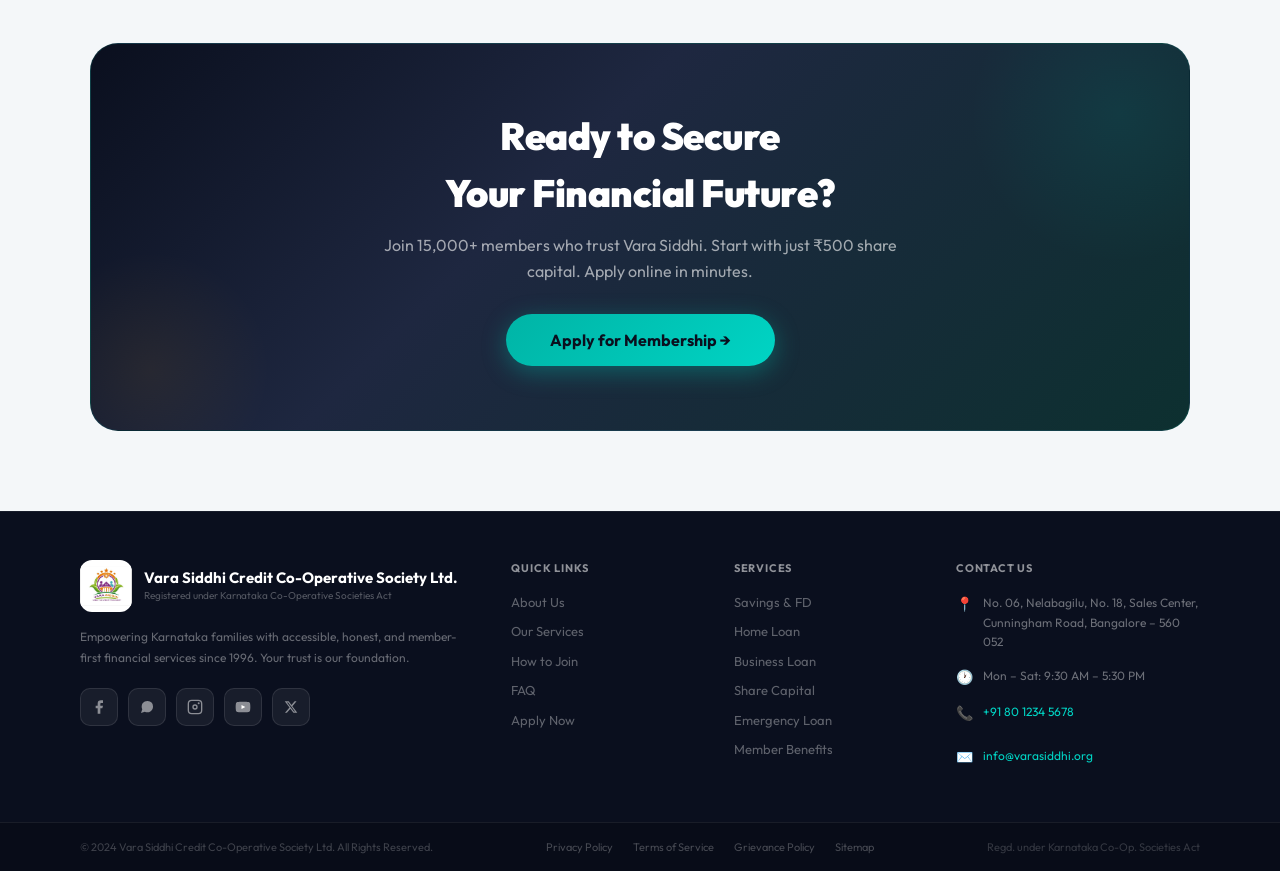
==== commit 1e1087b3: "Add files via upload" ====
--- a/vara/index.html
+++ b/vara/index.html
@@ -4,567 +4,639 @@
 <meta charset="UTF-8">
 <meta name="viewport" content="width=device-width, initial-scale=1.0">
 <title>Vara Siddhi Credit Co-Operative Society Ltd.</title>
-<link href="https://fonts.googleapis.com/css2?family=Cinzel:wght@600;700&family=Nunito:wght@400;500;600;700&family=Noto+Sans+Kannada:wght@400;500;600;700&display=swap" rel="stylesheet">
+<link href="https://fonts.googleapis.com/css2?family=Noto+Sans+Kannada:wght@400;600;700&family=Outfit:wght@300;400;500;600;700;800;900&display=swap" rel="stylesheet">
 <link rel="stylesheet" href="style.css">
 </head>
 <body>
 
-<!-- ═══ NAVBAR ═══ -->
-<nav class="navbar">
-  <div class="nav-brand">
-    <img src="[data-uri]" alt="Vara Siddhi" class="nav-logo">
-    <div class="nav-brand-text">
-      <div class="nav-en">Vara Siddhi Credit Co-Operative Society Ltd.</div>
-      <div class="nav-kn">ವರಸಿದ್ಧಿ ಕ್ರೆಡಿಟ್ ಕೋ-ಅಪರೇಟಿವ್ ಸೊಸೈಟಿ ಲಿ.</div>
+<!-- ====================================================
+     LANDING PAGE
+==================================================== -->
+<div id="land">
+
+<!-- NAVBAR -->
+<nav>
+  <div class="nav-brand" onclick="scrollTo2('home')">
+    <div class="nav-logo"><img src="[data-uri]" alt="Vara Siddhi Logo"></div>
+    <div class="nav-title">
+      <h1>Vara Siddhi Credit</h1>
+      <p>Co-Operative Society Ltd. · Bangalore</p>
     </div>
   </div>
   <div class="nav-links">
-    <button class="nav-link active">🏠 Home</button>
-    <button class="nav-link">📋 Applications</button>
-    <button class="nav-link">🏦 Loans</button>
-    <button class="nav-link">📞 Contact</button>
-  </div>
+    <button class="nav-link" onclick="scrollTo2('about')">About</button>
+    <button class="nav-link" onclick="scrollTo2('services')">Services</button>
+    <button class="nav-link" onclick="scrollTo2('process')">Process</button>
+    <button class="nav-link" onclick="scrollTo2('faq')">FAQ</button>
+    <button class="nav-link" onclick="scrollTo2('contact')">Contact</button>
+    <button class="btn-nav" onclick="goForm()">Apply Now →</button>
+  </div>
+  <button class="hamburger" id="hambBtn" onclick="toggleMenu()">
+    <span></span><span></span><span></span>
+  </button>
 </nav>
-
-<!-- ═══ HERO ═══ -->
-<div class="hero">
+<div class="mobile-menu" id="mobileMenu">
+  <button class="nav-link" onclick="scrollTo2('about');closeMenu()">About</button>
+  <button class="nav-link" onclick="scrollTo2('services');closeMenu()">Services</button>
+  <button class="nav-link" onclick="scrollTo2('process');closeMenu()">Process</button>
+  <button class="nav-link" onclick="scrollTo2('faq');closeMenu()">FAQ</button>
+  <button class="nav-link" onclick="scrollTo2('contact');closeMenu()">Contact</button>
+  <button class="btn-nav" onclick="goForm()">APPLY</button>
+</div>
+
+<!-- NOTIFICATION TICKER -->
+<div class="ticker-bar">
+  <div class="ticker-in">
+    <span>🎉 New members get ₹100 bonus on first deposit</span>
+    <span>📢 FD rates updated for 2024 — up to 9.5% p.a.</span>
+    <span>🏠 Home loan applications open — minimal interest rates</span>
+    <span>📅 Annual General Meeting: December 15, 2024</span>
+    <span>💼 Business loan limit increased to ₹10 Lakhs</span>
+    <span>🎉 New members get ₹100 bonus on first deposit</span>
+    <span>📢 FD rates updated for 2024 — up to 9.5% p.a.</span>
+    <span>🏠 Home loan applications open — minimal interest rates</span>
+    <span>📅 Annual General Meeting: December 15, 2024</span>
+    <span>💼 Business loan limit increased to ₹10 Lakhs</span>
+  </div>
+</div>
+
+<!-- HERO -->
+<div class="hero" id="home">
+  <div class="hero-decor1"></div>
+  <div class="hero-decor2"></div>
   <div class="hero-inner">
-    <div class="hero-logo-wrap">
-      <img src="[data-uri]" alt="Vara Siddhi Logo">
-    </div>
-    <div class="hero-name-kn">ವರಸಿದ್ಧಿ ಕ್ರೆಡಿಟ್ ಕೋ-ಅಪರೇಟಿವ್ ಸೊಸೈಟಿ ಲಿ.</div>
-    <div class="hero-name-en">Vara Siddhi Credit Co-Operative Society Ltd.</div>
-    <div class="hero-addr-en">No. 06, Ground Floor, No. 18, Saleh Centre, Cunningham Road, Bangalore</div>
-    <div class="hero-divider"><hr><span>✦</span><hr></div>
-    <div class="form-badge">
-      <span class="badge-kn">ಸದಸ್ಯತ್ವ ಅರ್ಜಿ ನಮೂನೆ</span>
-      <span>✦</span>
-      <span class="badge-en">Membership Application Form</span>
-      <span>✦</span>
-    </div>
-  </div>
-</div>
-
-<!-- ═══ STEPS ═══ -->
-<div class="steps-bar">
-  <div class="step-item active" id="s1">
-    <div class="step-num">1</div>
-    <div class="step-label"><span class="s-en">Personal Info</span><span class="s-kn">ವೈಯಕ್ತಿಕ ಮಾಹಿತಿ</span></div>
-  </div>
-  <div class="step-conn" id="sc1"></div>
-  <div class="step-item" id="s2">
-    <div class="step-num">2</div>
-    <div class="step-label"><span class="s-en">Contact &amp; Nominee</span><span class="s-kn">ಸಂಪರ್ಕ &amp; ನಾಮಿನಿ</span></div>
-  </div>
-  <div class="step-conn" id="sc2"></div>
-  <div class="step-item" id="s3">
-    <div class="step-num">3</div>
-    <div class="step-label"><span class="s-en">Financial Details</span><span class="s-kn">ಆರ್ಥಿಕ ವಿವರ</span></div>
-  </div>
-  <div class="step-conn" id="sc3"></div>
-  <div class="step-item" id="s4">
-    <div class="step-num">4</div>
-    <div class="step-label"><span class="s-en">Declaration</span><span class="s-kn">ಘೋಷಣೆ</span></div>
-  </div>
-</div>
-
-<!-- ═══ META ═══ -->
-<div class="meta-row">
-  <div class="meta-field">
-    <label>Registration No. <span class="lkn">/ ಸೇರ್ಪಡೆ ಸಂ.</span></label>
-    <input type="text" placeholder="Auto-assigned on submit">
-  </div>
-  <div class="meta-field">
-    <label>Registration Date <span class="lkn">/ ಸೇರ್ಪಡೆ ದಿನಾಂಕ</span></label>
-    <input type="date" id="regDate">
-  </div>
-</div>
-
-<!-- ═══ MAIN ═══ -->
-<div class="main">
-  <p class="req-note">
-    <span>*</span> Fields marked with asterisk are mandatory &nbsp;/&nbsp; ನಕ್ಷತ್ರ ಚಿಹ್ನೆ ಹಾಕಿರುವ ಅಂಶಗಳು ಕಡ್ಡಾಯ
-  </p>
-
-  <form id="mForm" onsubmit="submitForm(event)">
-
-  <!-- ── 1–6: Personal Info ── -->
-  <div class="form-card">
-    <div class="section-head">
-      <div class="section-icon">👤</div>
-      <div class="section-head-text">
-        <div class="sec-en">Personal Information</div>
-        <div class="sec-kn">ವೈಯಕ್ತಿಕ ಮಾಹಿತಿ · Fields 1 – 6</div>
-      </div>
-    </div>
-    <div class="section-body">
-      <div class="photo-section">
-        <div class="g1">
-          <div class="field">
-            <label>
-              <span class="len">1. Name <span class="req">*</span></span>
-              <span class="lkn">ಹೆಸರು</span>
-            </label>
-            <input type="text" name="name" placeholder="Full name as per Aadhar / ಆಧಾರ್ ಪ್ರಕಾರ ಪೂರ್ಣ ಹೆಸರು" required>
+    <div class="hero-eyebrow"><div class="dot"></div>Karnataka's Trusted Co-Operative Since 1996</div>
+    <h2>Financial Security<br>for <em>Every Family</em></h2>
+    <p>Vara Siddhi Credit Co-Operative Society has served Bangalore for over 28 years — providing savings, loans, and financial growth to 15,000+ members.</p>
+    <div class="hero-cta">
+      <button class="btn-hero-primary" onclick="goForm()">Apply for Membership →</button>
+    </div>
+  </div>
+  <div class="hero-stats">
+    <div class="hst"><div class="hst-n">15,000+</div><div class="hst-l">Active Members</div></div>
+    <div class="hst"><div class="hst-n">28 Yrs</div><div class="hst-l">Experience</div></div>
+    <div class="hst"><div class="hst-n">₹50Cr+</div><div class="hst-l">Total Deposits</div></div>
+  </div>
+</div>
+
+<!-- ABOUT -->
+<div class="sec" id="about">
+  <div class="container">
+    <div class="sec-center">
+      <div class="chip">About Us</div>
+      <h2 class="sec-ttl">Trusted Since <em>1996</em></h2>
+      <p class="sec-sub">A member-owned institution serving Karnataka communities with honest, transparent, and accessible financial services.</p>
+    </div>
+    <div class="about-grid">
+      <div class="about-visual">
+        <div class="emoji">🏦</div>
+        <div class="badge">Est. 1996 · Bangalore</div>
+      </div>
+      <div class="about-txt">
+        <span class="label">Co-Operative Society</span>
+        <h3>Empowering Communities Through Finance</h3>
+        <p>Registered under the Karnataka Co-Operative Societies Act, Vara Siddhi Credit Co-Operative Society Ltd. is a member-owned institution dedicated to empowering individuals, families, and small businesses across Bangalore.</p>
+        <p>We believe financial security should be accessible to everyone. Our cooperative model ensures every member has a voice, a stake, and a share in our collective success.</p>
+        <div class="trust-badges">
+          <div class="trust-badge"><span class="tick">✔</span>RBI Compliant</div>
+          <div class="trust-badge"><span class="tick">✔</span>Member-Owned</div>
+          <div class="trust-badge"><span class="tick">✔</span>Transparent</div>
+          <div class="trust-badge"><span class="tick">✔</span>28+ Years Strong</div>
+        </div>
+      </div>
+    </div>
+  </div>
+</div>
+
+<!-- SERVICES -->
+<div class="sec srv-bg" id="services">
+  <div class="container">
+    <div class="sec-center">
+      <div class="chip">Our Services</div>
+      <h2 class="sec-ttl">Everything You <em>Need</em></h2>
+      <p class="sec-sub">Comprehensive financial services designed for every stage of your life and business journey.</p>
+    </div>
+    <div class="srv-grid">
+      <div class="srv-card"><div class="srv-ico ic1">💰</div><h4>Savings & Fixed Deposits</h4><p>Attractive FD rates, recurring deposits, and daily savings with competitive returns up to 9.5% p.a.</p></div>
+      <div class="srv-card"><div class="srv-ico ic2">🏠</div><h4>Home Loan</h4><p>Affordable housing loans with flexible repayment tenures and minimal processing fees for all members.</p></div>
+      <div class="srv-card"><div class="srv-ico ic3">💼</div><h4>Business Loan</h4><p>Quick low-interest loans up to ₹10 Lakhs to start, sustain, or scale your business with easy eligibility.</p></div>
+      <div class="srv-card"><div class="srv-ico ic4">📈</div><h4>Share Capital</h4><p>Own shares in the society, earn annual dividends, and grow your wealth as the society grows.</p></div>
+      <div class="srv-card"><div class="srv-ico ic5">⚡</div><h4>Emergency Loan</h4><p>Fast-tracked disbursal for medical emergencies and urgent financial needs within 24–48 hours.</p></div>
+      <div class="srv-card"><div class="srv-ico ic6">🛡️</div><h4>Member Benefits</h4><p>Insurance tie-ups, financial advisory, and exclusive perks available only to society members.</p></div>
+    </div>
+  </div>
+</div>
+
+<!-- LOAN CALCULATOR -->
+<div class="calc-sec">
+  <div class="calc-card">
+    <div class="calc-inner">
+      <div class="calc-left">
+        <h3>Loan EMI Calculator</h3>
+        <p>Estimate your monthly installment before applying. Adjust loan amount, tenure, and interest rate.</p>
+        <div class="calc-field">
+          <label>Loan Amount</label>
+          <div class="calc-slider-wrap">
+            <input type="range" class="calc-slider" id="loanAmt" min="10000" max="1000000" step="5000" value="200000" oninput="calcEMI()">
+            <span class="calc-val" id="loanAmtVal">₹2,00,000</span>
           </div>
-          <div class="g2">
-            <div class="field">
-              <label><span class="len">2. Father's Name</span><span class="lkn">ತಂದೆಯ ಹೆಸರು</span></label>
-              <input type="text" name="fatherName" placeholder="Father's full name">
-            </div>
-            <div class="field">
-              <label><span class="len">Husband's Name (If Married)</span><span class="lkn">ಗಂಡನ ಹೆಸರು (ವಿವಾಹಿತರಾದರೆ)</span></label>
-              <input type="text" name="husbandName" placeholder="If applicable / ಅನ್ವಯವಾದಲ್ಲಿ">
-            </div>
+        </div>
+        <div class="calc-field">
+          <label>Tenure (Months)</label>
+          <div class="calc-slider-wrap">
+            <input type="range" class="calc-slider" id="tenure" min="6" max="120" step="6" value="24" oninput="calcEMI()">
+            <span class="calc-val" id="tenureVal">24 Mo</span>
           </div>
-          <div class="g3">
-            <div class="field">
-              <label><span class="len">3. Age <span class="req">*</span></span><span class="lkn">ವಯಸ್ಸು</span></label>
-              <input type="number" name="age" placeholder="Years / ವರ್ಷ" min="18" max="100" required>
-            </div>
-            <div class="field">
-              <label><span class="len">Date of Birth <span class="req">*</span></span><span class="lkn">ಹುಟ್ಟಿದ ದಿನಾಂಕ</span></label>
-              <input type="date" name="dob" required>
-            </div>
-            <div class="field">
-              <label><span class="len">4. Religion</span><span class="lkn">ಧರ್ಮ</span></label>
-              <select name="religion">
-                <option value="">Select / ಆಯ್ಕೆ ಮಾಡಿ</option>
-                <option>Hindu / ಹಿಂದೂ</option>
-                <option>Muslim / ಮುಸ್ಲಿಮ್</option>
-                <option>Christian / ಕ್ರಿಶ್ಚಿಯನ್</option>
-                <option>Jain / ಜೈನ</option>
-                <option>Other / ಇತರ</option>
-              </select>
-            </div>
+        </div>
+        <div class="calc-field">
+          <label>Interest Rate (% p.a.)</label>
+          <div class="calc-slider-wrap">
+            <input type="range" class="calc-slider" id="rate" min="6" max="18" step="0.5" value="10" oninput="calcEMI()">
+            <span class="calc-val" id="rateVal">10%</span>
           </div>
-          <div class="g2">
-            <div class="field">
-              <label><span class="len">5. Belongs to SC / ST / General Category <span class="req">*</span></span><span class="lkn">ಪರಿಶಿಷ್ಟ ಜಾತಿ / ವರ್ಗ / ಸಾಮಾನ್ಯ ವರ್ಗಕ್ಕೆ ಸೇರಿದವರೇ</span></label>
-              <select name="category" required>
-                <option value="">Select / ಆಯ್ಕೆ</option>
-                <option>SC – Scheduled Caste / ಪರಿಶಿಷ್ಟ ಜಾತಿ</option>
-                <option>ST – Scheduled Tribe / ಪರಿಶಿಷ್ಟ ಪಂಗಡ</option>
-                <option>OBC – Other Backward Class / ಹಿಂದುಳಿದ ವರ್ಗ</option>
-                <option>General / ಸಾಮಾನ್ಯ ವರ್ಗ</option>
-              </select>
-            </div>
-            <div class="field">
-              <label><span class="len">6. Years Residing in Karnataka</span><span class="lkn">ಕರ್ನಾಟಕ ರಾಜ್ಯದಲ್ಲಿ ಎಂದಿನಿಂದ ವಾಸ</span></label>
-              <input type="number" name="yearsKarnataka" placeholder="No. of years / ವರ್ಷಗಳ ಸಂಖ್ಯೆ" min="0">
-            </div>
-          </div>
-        </div>
-
-        <!-- Photo upload -->
-        <div>
-          <div class="photo-upload-box">
-            <input type="file" id="photoInput" accept="image/*" onchange="handlePhoto(event)">
-            <img id="photoImg" class="photo-preview-img" alt="Photo">
-            <div class="photo-placeholder" id="photoPlaceholder">
-              <div class="ph-icon">🖼️</div>
-              <div class="ph-title-en">Applicant Photo</div>
-              <div class="ph-title-kn">ಅರ್ಜಿದಾರರ ಭಾವಚಿತ್ರ</div>
-              <div class="ph-sub">3.5 × 4.5 cm<br>JPG / PNG · Max 2 MB</div>
-            </div>
-            <button type="button" class="choose-btn" onclick="document.getElementById('photoInput').click()">
-              📁 Choose File
-              <span class="cbkn">ಫೈಲ್ ಆಯ್ಕೆ ಮಾಡಿ</span>
-            </button>
-            <div class="photo-hint">White background preferred<br>ಬಿಳಿ ಹಿನ್ನೆಲೆ ಅಗತ್ಯ</div>
-          </div>
-          <button type="button" class="change-photo-btn" id="changePhotoBtn"
-            onclick="document.getElementById('photoInput').click()">🔄 Change / ಬದಲಾಯಿಸಿ</button>
-        </div>
-      </div>
-    </div>
-  </div>
-
-  <!-- ── 7–8: Occupation ── -->
-  <div class="form-card">
-    <div class="section-head">
-      <div class="section-icon">💼</div>
-      <div class="section-head-text">
-        <div class="sec-en">Occupation Details</div>
-        <div class="sec-kn">ಉದ್ಯೋಗ ವಿವರ · Fields 7 – 8</div>
-      </div>
-    </div>
-    <div class="section-body">
-      <div class="g2">
-        <div class="field">
-          <label><span class="len">7. Occupation <span class="req">*</span></span><span class="lkn">ಉದ್ಯೋಗ</span></label>
-          <select name="occupationType" required>
-            <option value="">Select / ಆಯ್ಕೆ ಮಾಡಿ</option>
-            <option>Government / ಸರ್ಕಾರಿ</option>
-            <option>Self Employed / ಸ್ವಯಂ</option>
-            <option>Private / ಖಾಸಗಿ</option>
-            <option>Business / ವ್ಯಾಪಾರ</option>
-            <option>Agriculture / ಕೃಷಿ</option>
-            <option>Unemployed / ನಿರುದ್ಯೋಗಿ</option>
-          </select>
-        </div>
-        <div class="field">
-          <label><span class="len">8. Address of Employment</span><span class="lkn">ಕಾರ್ಯ ನಿರ್ವಹಿಸುತ್ತಿರುವ ಸ್ಥಳದ ವಿಳಾಸ</span></label>
-          <input type="text" name="employmentAddress" placeholder="Office / Workplace address">
-        </div>
-      </div>
-    </div>
-  </div>
-
-  <!-- ── 9: Nominee ── -->
-  <div class="form-card">
-    <div class="section-head">
-      <div class="section-icon">👥</div>
-      <div class="section-head-text">
-        <div class="sec-en">Nominee Details</div>
-        <div class="sec-kn">ನಾಮ ನಿರ್ದೇಶನ ವಿವರ · Field 9</div>
-      </div>
-    </div>
-    <div class="section-body">
-      <div class="g3">
-        <div class="field">
-          <label><span class="len">9. Nominee Name <span class="req">*</span></span><span class="lkn">ನಾಮ ನಿರ್ದೇಶನ – ಹೆಸರು</span></label>
-          <input type="text" name="nomineeName" placeholder="Nominee full name" required>
-        </div>
-        <div class="field">
-          <label><span class="len">Relationship</span><span class="lkn">ಗಂಡ / ಹೆಂಡತಿ / ಮಗ / ಮಗಳು</span></label>
-          <select name="nomineeRelation">
-            <option value="">Select / ಆಯ್ಕೆ</option>
-            <option>Husband / ಗಂಡ</option>
-            <option>Wife / ಹೆಂಡತಿ</option>
-            <option>Son / ಮಗ</option>
-            <option>Daughter / ಮಗಳು</option>
-            <option>Father / ತಂದೆ</option>
-            <option>Mother / ತಾಯಿ</option>
-            <option>Brother / ಸಹೋದರ</option>
-            <option>Sister / ಸಹೋದರಿ</option>
-            <option>Other / ಇತರ</option>
-          </select>
-        </div>
-        <div class="field">
-          <label><span class="len">Age</span><span class="lkn">ವಯಸ್ಸು</span></label>
-          <input type="number" name="nomineeAge" placeholder="Age / ವಯಸ್ಸು" min="0" max="120">
-        </div>
-      </div>
-    </div>
-  </div>
-
-  <!-- ── 10: Address & Contact ── -->
-  <div class="form-card">
-    <div class="section-head">
-      <div class="section-icon">🏠</div>
-      <div class="section-head-text">
-        <div class="sec-en">Resident Address &amp; Contact</div>
-        <div class="sec-kn">ಮನೆಯ ವಿಳಾಸ ಮತ್ತು ಸಂಪರ್ಕ · Field 10</div>
-      </div>
-    </div>
-    <div class="section-body">
-      <div class="g1">
-        <div class="field">
-          <label><span class="len">10. Resident Address <span class="req">*</span></span><span class="lkn">ಮನೆಯ ವಿಳಾಸ</span></label>
-          <textarea name="residentAddress" placeholder="Door No., Street, Area, City, District, PIN / ಮನೆ ಸಂಖ್ಯೆ, ಬೀದಿ, ಏರಿಯಾ, ಊರು, ಜಿಲ್ಲೆ, ಪಿನ್ ಕೋಡ್" required></textarea>
-        </div>
-        <div class="g3">
-          <div class="field">
-            <label><span class="len">Aadhar Card No. <span class="req">*</span></span><span class="lkn">ಆಧಾರ್ ಕಾರ್ಡ್ ನಂ.</span></label>
-            <input type="text" name="aadharNo" id="aadharInput" placeholder="XXXX XXXX XXXX" maxlength="14" required>
-          </div>
-          <div class="field">
-            <label><span class="len">Phone No. <span class="req">*</span></span><span class="lkn">ದೂರವಾಣಿ</span></label>
-            <input type="tel" name="phone" placeholder="+91 XXXXX XXXXX" required>
-          </div>
-          <div class="field">
-            <label><span class="len">Email Address</span><span class="lkn">ಇಮೇಲ್</span></label>
-            <input type="email" name="email" placeholder="email@example.com">
-          </div>
-        </div>
-      </div>
-    </div>
-  </div>
-
-  <!-- ── 11–14: Financial ── -->
-  <div class="form-card">
-    <div class="section-head">
-      <div class="section-icon">💰</div>
-      <div class="section-head-text">
-        <div class="sec-en">Financial Information</div>
-        <div class="sec-kn">ಆರ್ಥಿಕ ಮಾಹಿತಿ · Fields 11 – 14</div>
-      </div>
-    </div>
-    <div class="section-body">
-      <div class="income-box">
-        <div class="g2" style="margin-bottom:14px;">
-          <div class="field">
-            <label><span class="len">11. Monthly Income – From Occupation (₹)</span><span class="lkn">ಮಾಸಿಕ ಆದಾಯ – ಉದ್ಯೋಗದಿಂದ</span></label>
-            <input type="number" name="incomeOccupation" id="inc1" placeholder="₹ 0" min="0" oninput="calcTotal()">
-          </div>
-          <div class="field">
-            <label><span class="len">Monthly Income – Other Sources (₹)</span><span class="lkn">ಇತರೆ ಮೂಲಗಳಿಂದ</span></label>
-            <input type="number" name="incomeOther" id="inc2" placeholder="₹ 0" min="0" oninput="calcTotal()">
-          </div>
-        </div>
-        <div class="income-total">
-          <div class="income-total-label">
-            <span class="itlen">Total Monthly Income</span>
-            <span class="itkn">ಒಟ್ಟು ಮಾಸಿಕ ಆದಾಯ</span>
-          </div>
-          <span class="total-val" id="incTotal">₹ 0</span>
-        </div>
-      </div>
-      <div class="g2" style="margin-top:16px;">
-        <div class="field">
-          <label><span class="len">12. Number of Shares <span class="req">*</span></span><span class="lkn">ಬೇಕಾಗಿರುವ ಷೇರುಗಳ ಸಂಖ್ಯೆ</span></label>
-          <input type="number" name="shares" placeholder="e.g. 10" min="1" required>
-        </div>
-        <div class="field">
-          <label><span class="len">13. Details of Other Co-Operative Society (If Member)</span><span class="lkn">ಬೇರೆ ಸಹಕಾರಿ ಸಂಘದಲ್ಲಿ ಸದಸ್ಯರಾಗಿದ್ದಾರೆ ವಿವರ</span></label>
-          <input type="text" name="otherSociety" placeholder="Society name / ಸಂಘದ ಹೆಸರು (if any)">
+        </div>
+      </div>
+      <div class="calc-right">
+        <div class="calc-result-title">Your EMI Estimate</div>
+        <div class="calc-row"><span class="lbl">Monthly EMI</span><span class="val" id="emiVal">₹9,229</span></div>
+        <div class="calc-row"><span class="lbl">Principal Amount</span><span class="val" id="principalVal">₹2,00,000</span></div>
+        <div class="calc-row"><span class="lbl">Total Interest</span><span class="val" id="interestVal">₹21,496</span></div>
+        <div class="calc-row total"><span class="lbl" style="font-weight:700;color:var(--white);">Total Payable</span><span class="val" id="totalVal">₹2,21,496</span></div>
+        <button class="calc-apply-btn" onclick="goForm()">Apply for This Loan →</button>
+      </div>
+    </div>
+  </div>
+</div>
+
+<!-- STATS BAND -->
+<div class="stats-band">
+  <div style="text-align:center;margin-bottom:36px;">
+    <div class="chip" style="background:rgba(0,212,196,0.12);color:var(--teal2);border-color:rgba(0,212,196,0.2);">Our Impact</div>
+    <h2 class="sec-ttl" style="color:var(--white);">Numbers That <em>Speak</em></h2>
+  </div>
+  <div class="stats-grid">
+    <div class="stat-box"><div class="ico">👥</div><div class="num">15,000+</div><div class="lbl">Active Members</div></div>
+    <div class="stat-box"><div class="ico">📅</div><div class="num">28+</div><div class="lbl">Years of Service</div></div>
+    <div class="stat-box"><div class="ico">💵</div><div class="num">₹50Cr+</div><div class="lbl">Total Deposits</div></div>
+    <div class="stat-box"><div class="ico">🏦</div><div class="num">₹30Cr+</div><div class="lbl">Loans Disbursed</div></div>
+  </div>
+</div>
+
+<!-- HOW IT WORKS -->
+<div class="sec" id="process">
+  <div class="container">
+    <div class="sec-center">
+      <div class="chip">Membership Process</div>
+      <h2 class="sec-ttl">How to <em>Join</em></h2>
+      <p class="sec-sub">4 simple steps to start your financial journey with Vara Siddhi.</p>
+    </div>
+    <div class="how-grid">
+      <div class="how-connector"></div>
+      <div class="how-item"><div class="how-n">1</div><h4>Fill Application</h4><p>Complete the membership form with all personal and financial details.</p></div>
+      <div class="how-item"><div class="how-n">2</div><h4>Upload Documents</h4><p>Submit photo, Aadhaar, and address proof digitally.</p></div>
+      <div class="how-item"><div class="how-n">3</div><h4>Verification</h4><p>Our team verifies all documents within 2–3 working days.</p></div>
+      <div class="how-item"><div class="how-n">4</div><h4>Get Member ID</h4><p>Receive your card and unlock all co-operative benefits.</p></div>
+    </div>
+  </div>
+</div>
+
+<!-- TESTIMONIALS -->
+<div class="sec testi-bg">
+  <div class="container">
+    <div class="sec-center">
+      <div class="chip">Member Testimonials</div>
+      <h2 class="sec-ttl">What Our Members <em>Say</em></h2>
+    </div>
+    <div class="testi-grid">
+      <div class="testi-card">
+        <div class="stars">★★★★★</div>
+        <blockquote>"Vara Siddhi helped me get a home loan at a very low interest rate. The process was smooth and transparent."</blockquote>
+        <div class="testi-auth"><div class="testi-ava" style="background:#E8F5F4;color:var(--teal);">RK</div><div class="testi-info"><h5>Rajesh Kumar</h5><p>Member since 2019</p></div></div>
+      </div>
+      <div class="testi-card">
+        <div class="stars">★★★★★</div>
+        <blockquote>"The fixed deposit rates are the best in Bangalore and the staff always helps with genuine financial guidance."</blockquote>
+        <div class="testi-auth"><div class="testi-ava" style="background:#F0FDF8;color:var(--green);">SL</div><div class="testi-info"><h5>Savitha Lakshmi</h5><p>Member since 2018</p></div></div>
+      </div>
+      <div class="testi-card">
+        <div class="stars">★★★★☆</div>
+        <blockquote>"Got a business loan quickly which helped me expand my shop. Very grateful for their support of small businesses."</blockquote>
+        <div class="testi-auth"><div class="testi-ava" style="background:#FFF5F7;color:var(--rose);">MN</div><div class="testi-info"><h5>Manjunath N.</h5><p>Member since 2021</p></div></div>
+      </div>
+    </div>
+  </div>
+</div>
+
+<!-- FAQ -->
+<div class="sec faq-sec" id="faq">
+  <div class="container">
+    <div class="sec-center">
+      <div class="chip">FAQ</div>
+      <h2 class="sec-ttl">Frequently Asked <em>Questions</em></h2>
+      <p class="sec-sub">Everything you need to know about membership and our services.</p>
+    </div>
+    <div class="faq-list">
+      <div class="faq-item open" onclick="toggleFaq(this)">
+        <div class="faq-q"><h4>Who can become a member of Vara Siddhi?</h4><div class="faq-icon">+</div></div>
+        <div class="faq-a open"><p>Any Karnataka resident who is 18 years or older can apply for membership. You need a valid Aadhaar card, address proof, and a minimum share capital of ₹500.</p></div>
+      </div>
+      <div class="faq-item" onclick="toggleFaq(this)">
+        <div class="faq-q"><h4>What is the minimum deposit required to open an account?</h4><div class="faq-icon">+</div></div>
+        <div class="faq-a"><p>The minimum deposit to open a savings account is ₹500. For Fixed Deposits, the minimum is ₹5,000 with tenures from 6 months to 5 years at competitive interest rates.</p></div>
+      </div>
+      <div class="faq-item" onclick="toggleFaq(this)">
+        <div class="faq-q"><h4>How quickly can I get a loan after becoming a member?</h4><div class="faq-icon">+</div></div>
+        <div class="faq-a"><p>After your membership is confirmed, you can apply for a loan immediately. Personal and emergency loans are processed within 24–48 hours. Home and business loans take 5–7 working days.</p></div>
+      </div>
+      <div class="faq-item" onclick="toggleFaq(this)">
+        <div class="faq-q"><h4>What are the current Fixed Deposit interest rates?</h4><div class="faq-icon">+</div></div>
+        <div class="faq-a"><p>Our FD rates range from 7.5% to 9.5% per annum depending on the tenure. Senior citizens get an additional 0.5% benefit. Please visit our office or contact us for the latest rates.</p></div>
+      </div>
+      <div class="faq-item" onclick="toggleFaq(this)">
+        <div class="faq-q"><h4>Is my money safe with Vara Siddhi?</h4><div class="faq-icon">+</div></div>
+        <div class="faq-a"><p>Yes. Vara Siddhi is registered and regulated under the Karnataka Co-Operative Societies Act. All deposits are managed transparently and audited annually by certified auditors.</p></div>
+      </div>
+    </div>
+  </div>
+</div>
+
+<!-- BIG CTA -->
+<div class="cta-wrap" id="apply">
+  <div class="big-cta">
+    <h3>Ready to Secure<br>Your Financial Future?</h3>
+    <p>Join 15,000+ members who trust Vara Siddhi. Start with just ₹500 share capital. Apply online in minutes.</p>
+    <button class="btn-cta-white" onclick="goForm()">Apply for Membership →</button>
+  </div>
+</div>
+
+<!-- FOOTER -->
+<footer id="contact">
+  <div class="footer-main">
+    <div class="footer-brand">
+      <div class="flogo-row">
+        <div class="flogo"><img src="[data-uri]" alt="Vara Siddhi Logo"></div>
+        <div class="fnames">
+          <h4>Vara Siddhi Credit Co-Operative Society Ltd.</h4>
+          <p>Registered under Karnataka Co-Operative Societies Act</p>
+        </div>
+      </div>
+      <p class="fdesc">Empowering Karnataka families with accessible, honest, and member-first financial services since 1996. Your trust is our foundation.</p>
+      <div class="social-row">
+        <a class="sicon" href="#" title="Facebook">
+          <svg width="16" height="16" fill="currentColor" viewBox="0 0 24 24"><path d="M18 2h-3a5 5 0 0 0-5 5v3H7v4h3v8h4v-8h3l1-4h-4V7a1 1 0 0 1 1-1h3z"/></svg>
+        </a>
+        <a class="sicon" href="#" title="WhatsApp">
+          <svg width="16" height="16" fill="currentColor" viewBox="0 0 24 24"><path d="M21 11.5a8.38 8.38 0 0 1-.9 3.8 8.5 8.5 0 0 1-7.6 4.7 8.38 8.38 0 0 1-3.8-.9L3 21l1.9-5.7a8.38 8.38 0 0 1-.9-3.8 8.5 8.5 0 0 1 4.7-7.6 8.38 8.38 0 0 1 3.8-.9h.5a8.48 8.48 0 0 1 8 8v.5z"/></svg>
+        </a>
+        <a class="sicon" href="#" title="Instagram">
+          <svg width="16" height="16" fill="none" stroke="currentColor" stroke-width="2" viewBox="0 0 24 24"><rect x="2" y="2" width="20" height="20" rx="5"/><circle cx="12" cy="12" r="3"/><circle cx="17.5" cy="6.5" r="1.5" fill="currentColor" stroke="none"/></svg>
+        </a>
+        <a class="sicon" href="#" title="YouTube">
+          <svg width="16" height="16" fill="currentColor" viewBox="0 0 24 24"><path d="M22.54 6.42a2.78 2.78 0 0 0-1.95-1.96C18.88 4 12 4 12 4s-6.88 0-8.59.46a2.78 2.78 0 0 0-1.95 1.96A29 29 0 0 0 1 12a29 29 0 0 0 .46 5.58A2.78 2.78 0 0 0 3.41 19.6C5.12 20 12 20 12 20s6.88 0 8.59-.46a2.78 2.78 0 0 0 1.95-1.95A29 29 0 0 0 23 12a29 29 0 0 0-.46-5.58z"/><polygon fill="white" points="9.75 15.02 15.5 12 9.75 8.98 9.75 15.02"/></svg>
+        </a>
+        <a class="sicon" href="#" title="Twitter/X">
+          <svg width="14" height="14" fill="currentColor" viewBox="0 0 24 24"><path d="M18.244 2.25h3.308l-7.227 8.26 8.502 11.24H16.17l-5.214-6.817L4.99 21.75H1.68l7.73-8.835L1.254 2.25H8.08l4.713 6.231zm-1.161 17.52h1.833L7.084 4.126H5.117z"/></svg>
+        </a>
+      </div>
+    </div>
+    <div class="fcol">
+      <h5>Quick Links</h5>
+      <a onclick="scrollTo2('about')">About Us</a>
+      <a onclick="scrollTo2('services')">Our Services</a>
+      <a onclick="scrollTo2('process')">How to Join</a>
+      <a onclick="scrollTo2('faq')">FAQ</a>
+      <a onclick="goForm()">Apply Now</a>
+    </div>
+    <div class="fcol">
+      <h5>Services</h5>
+      <a>Savings & FD</a>
+      <a>Home Loan</a>
+      <a>Business Loan</a>
+      <a>Share Capital</a>
+      <a>Emergency Loan</a>
+      <a>Member Benefits</a>
+    </div>
+    <div class="fcol" id="contact-sec">
+      <h5>Contact Us</h5>
+      <div class="fcontact-item">
+        <span class="fci">📍</span>
+        <p>No. 06, Nelabagilu, No. 18, Sales Center, Cunningham Road, Bangalore – 560 052</p>
+      </div>
+      <div class="fcontact-item">
+        <span class="fci">🕐</span>
+        <p>Mon – Sat: 9:30 AM – 5:30 PM</p>
+      </div>
+      <div class="fcontact-item">
+        <span class="fci">📞</span>
+        <p><a href="tel:+918012345678">+91 80 1234 5678</a></p>
+      </div>
+      <div class="fcontact-item">
+        <span class="fci">✉️</span>
+        <p><a href="mailto:info@varasiddhi.org">info@varasiddhi.org</a></p>
+      </div>
+    </div>
+  </div>
+  <!-- Footer Bottom Row -->
+  <div class="footer-bottom-bar">
+    <div class="footer-bottom-inner">
+      <span class="copy">© 2024 Vara Siddhi Credit Co-Operative Society Ltd. All Rights Reserved.</span>
+      <div class="footer-bottom-links">
+        <a>Privacy Policy</a>
+        <a>Terms of Service</a>
+        <a>Grievance Policy</a>
+        <a>Sitemap</a>
+      </div>
+      <span class="regn">Regd. under Karnataka Co-Op. Societies Act</span>
+    </div>
+  </div>
+</footer>
+</div>
+
+<!-- ====================================================
+     FORM PAGE
+==================================================== -->
+<div id="form-pg">
+<div class="form-nav">
+  <button class="form-back" onclick="goLand()">←</button>
+  <div class="form-nav-logo"><img src="[data-uri]" alt="Logo"></div>
+  <div class="form-nav-txt">
+    <h2>Membership Application Form</h2>
+    <p>Vara Siddhi Credit Co-Operative Society Ltd. · Bangalore</p>
+  </div>
+  <button class="btn-nav" style="font-size:12px;padding:8px 18px;" onclick="goLand()">← Home</button>
+</div>
+<div class="prog-wrap"><div class="prog-bar" id="pbar"></div></div>
+<div class="prog-label" id="progLabel">0% complete</div>
+
+<div class="form-body">
+
+  <!-- Personal -->
+  <div class="form-section">
+    <div class="form-section-header"><span class="sec-ico">👤</span><div><h3>Personal Information</h3><p>Fields 1 – 6</p></div></div>
+    <div class="form-fields">
+      <div class="field">
+        <label>Full Name <span class="req">*</span><span class="kan">ಹೆಸರು</span></label>
+        <input class="fi" type="text" placeholder="Enter your full name" oninput="upProg()">
+      </div>
+      <div class="field-row">
+        <div class="field" style="margin-bottom:0;">
+          <label>Father's Name <span class="req">*</span><span class="kan">ತಂದೆಯ ಹೆಸರು</span></label>
+          <input class="fi" type="text" placeholder="Father's full name" oninput="upProg()">
+        </div>
+        <div class="field" style="margin-bottom:0;">
+          <label>Husband's Name <span style="font-size:11px;font-weight:400;color:var(--muted);">(If Married)</span><span class="kan">ಗಂಡನ ಹೆಸರು</span></label>
+          <input class="fi" type="text" placeholder="If married, husband's name" oninput="upProg()">
+        </div>
+      </div>
+      <div class="field-row" style="margin-top:16px;">
+        <div class="field" style="margin-bottom:0;">
+          <label>Age <span class="req">*</span><span class="kan">ವಯಸ್ಸು</span></label>
+          <input class="fi" type="number" placeholder="Age in years" min="18" max="80" oninput="upProg()">
+        </div>
+        <div class="field" style="margin-bottom:0;">
+          <label>Date of Birth <span class="req">*</span><span class="kan">ಹುಟ್ಟಿದ ದಿನಾಂಕ</span></label>
+          <input class="fi" type="date" oninput="upProg()">
         </div>
       </div>
       <div class="field" style="margin-top:16px;">
-        <label><span class="len">14. Property Details and Approximate Value</span><span class="lkn">ಸ್ಥಿರಾಸ್ತಿ ವಿವರ ಮತ್ತು ಅಂದಾಜು ಬೆಲೆ</span></label>
-        <textarea name="propertyDetails" placeholder="Describe property and value / ಸ್ಥಿರಾಸ್ತಿ ವಿವರ ಮತ್ತು ಅಂದಾಜು ಮೌಲ್ಯ ನಮೂದಿಸಿ"></textarea>
-      </div>
-    </div>
-  </div>
-
-  <!-- ── 15: Bank ── -->
-  <div class="form-card">
-    <div class="section-head">
-      <div class="section-icon">🏦</div>
-      <div class="section-head-text">
-        <div class="sec-en">Bank &amp; Payment Details</div>
-        <div class="sec-kn">ಬ್ಯಾಂಕ್ ಮತ್ತು ಪಾವತಿ ವಿವರ · Field 15</div>
-      </div>
-    </div>
-    <div class="section-body">
-      <div class="g3">
-        <div class="field">
-          <label><span class="len">15. Bank Name</span><span class="lkn">ಬ್ಯಾಂಕ್ ನ ಹೆಸರು</span></label>
-          <input type="text" name="bankName" placeholder="Bank name / ಬ್ಯಾಂಕ್ ಹೆಸರು">
-        </div>
-        <div class="field">
-          <label><span class="len">DD No. / Cash</span><span class="lkn">ಡಿ.ಡಿ. ನಂ. / ನಗದು</span></label>
-          <input type="text" name="ddNo" placeholder="DD or Cheque No.">
-        </div>
-        <div class="field">
-          <label><span class="len">Date</span><span class="lkn">ದಿನಾಂಕ</span></label>
-          <input type="date" name="cashDate">
-        </div>
-      </div>
-    </div>
-  </div>
-
-  <!-- ── Declaration + 3 Bottom Boxes ── -->
-  <div class="submit-card">
-    <div class="declaration-box">
-      <div class="decl-kn">ಮೇಲೆ ನಾನು ನೀಡಿರುವ ವಿವರಗಳೆಲ್ಲವೂ ನನ್ನ ಅತ್ಯುತ್ತಮ ಜ್ಞಾನ ಮತ್ತು ನಂಬಿಕೆಯಂತೆ ಸತ್ಯವಾಗಿರುತ್ತದೆ. ಮನೆ ಬದಲಾವಣೆಯ ವಿಳಾಸವನ್ನು ಸಂಘದ ಕಚೇರಿಗೆ ಲಿಖಿತ ರೂಪದ ಮೂಲಕ ಸಲ್ಲಿಸುತ್ತೇನೆ.</div>
-      <div class="decl-en">I hereby declare that all the information provided is true and correct to the best of my knowledge. I undertake to inform the Society office in writing of any change of address.</div>
-    </div>
-
-    <div class="bottom-grid">
-      <!-- Place & Date -->
-      <div class="bottom-box">
-        <div class="bottom-box-head">
-          <div class="bicon">📍</div>
-          <div class="btitle">
-            <div class="btitle-en">Place &amp; Date</div>
-            <div class="btitle-kn">ಸ್ಥಳ ಮತ್ತು ದಿನಾಂಕ</div>
-          </div>
-        </div>
-        <div class="bottom-box-body">
-          <div class="bottom-field">
-            <label>
-              <span class="blen">Place / ಸ್ಥಳ</span>
-            </label>
-            <input type="text" name="place" placeholder="Enter place / ಊರಿನ ಹೆಸರು">
-          </div>
-          <div class="bottom-field">
-            <label>
-              <span class="blen">Date / ದಿನಾಂಕ</span>
-            </label>
-            <input type="date" name="signDate" id="signDate">
-          </div>
-        </div>
-      </div>
-
-      <!-- Office Seal -->
-      <div class="bottom-box">
-        <div class="bottom-box-head">
-          <div class="bicon">🔏</div>
-          <div class="btitle">
-            <div class="btitle-en">Office Seal</div>
-            <div class="btitle-kn">ಕಚೇರಿ ಮುದ್ರೆ</div>
-          </div>
-        </div>
-        <div class="bottom-box-body">
-          <div class="upload-inner">
-            <input type="file" id="sealInput" accept="image/*" onchange="handleSeal(event)">
-            <img id="sealImg" class="upload-preview" alt="Office Seal">
-            <div class="upload-ph" id="sealPh">
-              <div class="uph-icon">🔏</div>
-              <div class="uph-en">Office Seal</div>
-              <div class="uph-kn">ಕಚೇರಿ ಮುದ್ರೆ</div>
-            </div>
-            <button type="button" class="up-choose-btn" id="sealChooseBtn"
-              onclick="document.getElementById('sealInput').click()">
-              📁 Choose File
-              <span class="ubkn">ಫೈಲ್ ಆಯ್ಕೆ ಮಾಡಿ</span>
-            </button>
-            <button type="button" class="up-change-btn" id="sealChangeBtn"
-              onclick="document.getElementById('sealInput').click()">🔄 Change / ಬದಲಾಯಿಸಿ</button>
-          </div>
-        </div>
-      </div>
-
-      <!-- Applicant Signature -->
-      <div class="bottom-box">
-        <div class="bottom-box-head">
-          <div class="bicon">✍️</div>
-          <div class="btitle">
-            <div class="btitle-en">Applicant's Signature</div>
-            <div class="btitle-kn">ಅರ್ಜಿದಾರರ ಸಹಿ</div>
-          </div>
-        </div>
-        <div class="bottom-box-body">
-          <div class="upload-inner">
-            <input type="file" id="sigInput" accept="image/*" onchange="handleSig(event)">
-            <img id="sigImg" class="upload-preview" alt="Signature">
-            <div class="upload-ph" id="sigPh">
-              <div class="uph-icon">✍️</div>
-              <div class="uph-en">Applicant's Signature</div>
-              <div class="uph-kn">ಅರ್ಜಿದಾರರ ಸಹಿ</div>
-            </div>
-            <button type="button" class="up-choose-btn" id="sigChooseBtn"
-              onclick="document.getElementById('sigInput').click()">
-              📁 Choose File
-              <span class="ubkn">ಫೈಲ್ ಆಯ್ಕೆ ಮಾಡಿ</span>
-            </button>
-            <button type="button" class="up-change-btn" id="sigChangeBtn"
-              onclick="document.getElementById('sigInput').click()">🔄 Change / ಬದಲಾಯಿಸಿ</button>
-          </div>
-        </div>
-      </div>
-    </div>
-
-    <div class="btn-row">
-      <button type="button" class="btn btn-ghost" onclick="resetForm()">
-        <span class="bten">🔄 Reset Form</span>
-        <span class="btkn">ರದ್ದು ಮಾಡಿ</span>
-      </button>
-      <button type="submit" class="btn btn-submit">
-        <span class="bten">✅ Submit Application</span>
-        <span class="btkn">ಅರ್ಜಿ ಸಲ್ಲಿಸಿ</span>
-      </button>
-    </div>
-  </div>
-
-  </form>
-</div>
-
-<div class="toast" id="toast">
-  ✅ Application submitted! / ಅರ್ಜಿ ಸಲ್ಲಿಸಲಾಗಿದೆ! &nbsp; Ref: <strong id="refId"></strong>
-</div>
-
+        <label>Religion <span class="req">*</span><span class="kan">ಧರ್ಮ</span></label>
+        <select class="fi" onchange="upProg()"><option value="">Select religion</option><option>Hindu</option><option>Muslim</option><option>Christian</option><option>Jain</option><option>Buddhist</option><option>Sikh</option><option>Other</option></select>
+      </div>
+      <div class="field">
+        <label>Category <span class="req">*</span><span class="kan">ಪರಿಶಿಷ್ಟ ಜಾತಿ / ವರ್ಗ / ಸಾಮಾನ್ಯ</span></label>
+        <select class="fi" onchange="upProg()"><option value="">Select SC / ST / General</option><option>General</option><option>SC – Scheduled Caste</option><option>ST – Scheduled Tribe</option><option>OBC – Other Backward Class</option></select>
+      </div>
+      <div class="field">
+        <label>Years Residing in Karnataka <span class="req">*</span><span class="kan">ಕರ್ನಾಟಕ ರಾಜ್ಯದಲ್ಲಿ ವಾಸ</span></label>
+        <input class="fi" type="number" placeholder="Number of years" min="1" oninput="upProg()">
+      </div>
+    </div>
+  </div>
+
+  <!-- Occupation -->
+  <div class="form-section">
+    <div class="form-section-header"><span class="sec-ico">💼</span><div><h3>Occupation Details</h3><p>Fields 7 – 8</p></div></div>
+    <div class="form-fields">
+      <div class="field">
+        <label>Occupation Type <span class="req">*</span><span class="kan">ಉದ್ಯೋಗ</span></label>
+        <div class="occ-pills">
+          <div class="pill" onclick="selOcc(this,'Government')"><span class="pill-ico">🏛️</span><span class="pill-en">Government</span><span class="pill-kan">ಸರ್ಕಾರಿ</span></div>
+          <div class="pill" onclick="selOcc(this,'Self Employed')"><span class="pill-ico">🏢</span><span class="pill-en">Self Employed</span><span class="pill-kan">ಸ್ವಯಂ</span></div>
+          <div class="pill" onclick="selOcc(this,'Private')"><span class="pill-ico">💼</span><span class="pill-en">Private</span><span class="pill-kan">ಖಾಸಗಿ</span></div>
+        </div>
+        <input type="hidden" id="occv">
+      </div>
+      <div class="field">
+        <label>Address of Employment<span class="kan">ಕಾರ್ಯ ನಿರ್ವಹಿಸುತ್ರಿರುವ ಸ್ಥಳದ ವಿಳಾಸ</span></label>
+        <textarea class="fi" placeholder="Office / company name and full address" oninput="upProg()"></textarea>
+      </div>
+    </div>
+  </div>
+
+  <!-- Nominee -->
+  <div class="form-section">
+    <div class="form-section-header"><span class="sec-ico">👨‍👩‍👧</span><div><h3>Nominee Details</h3><p>Field 9</p></div></div>
+    <div class="form-fields">
+      <div class="field">
+        <label>Nominee's Full Name <span class="req">*</span><span class="kan">ನಾಮ ನಿರ್ದೇಶಿತ ವ್ಯಕ್ತಿಯ ಹೆಸರು</span></label>
+        <input class="fi" type="text" placeholder="Nominee's full name" oninput="upProg()">
+ 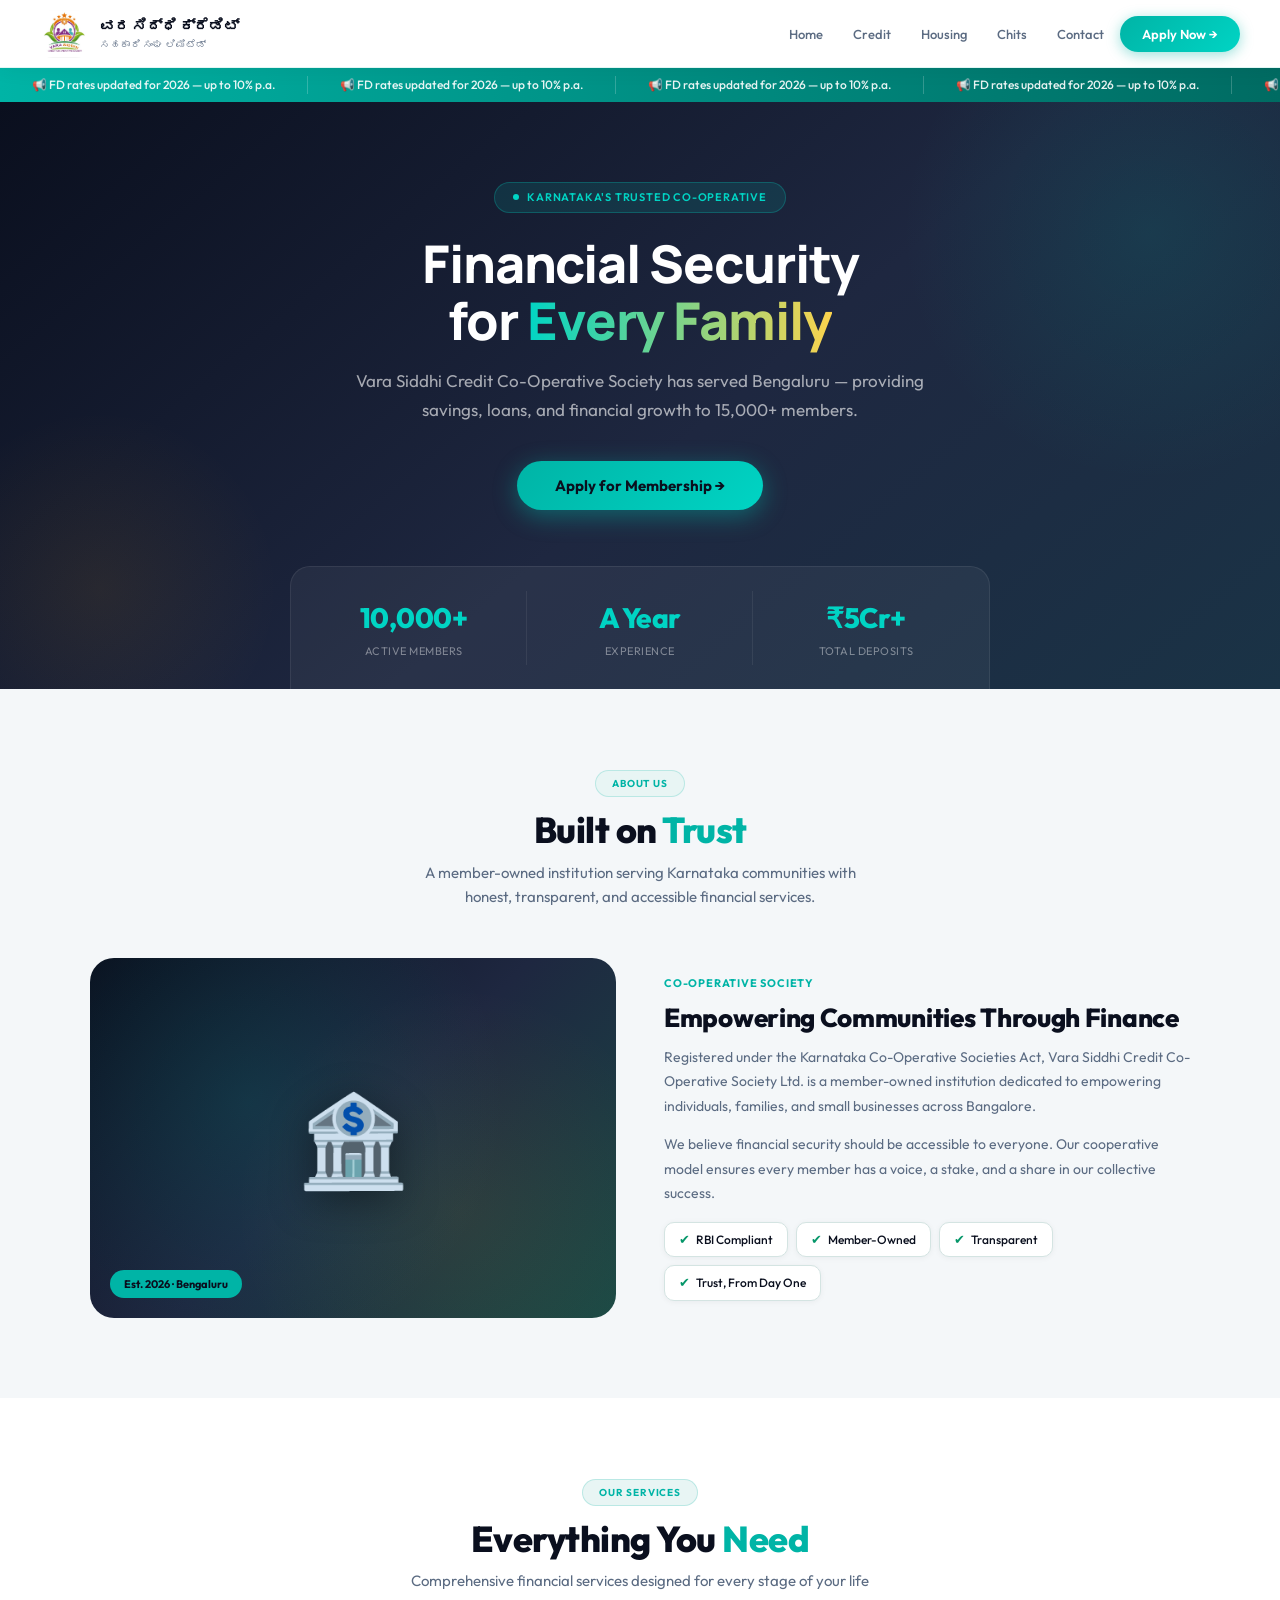
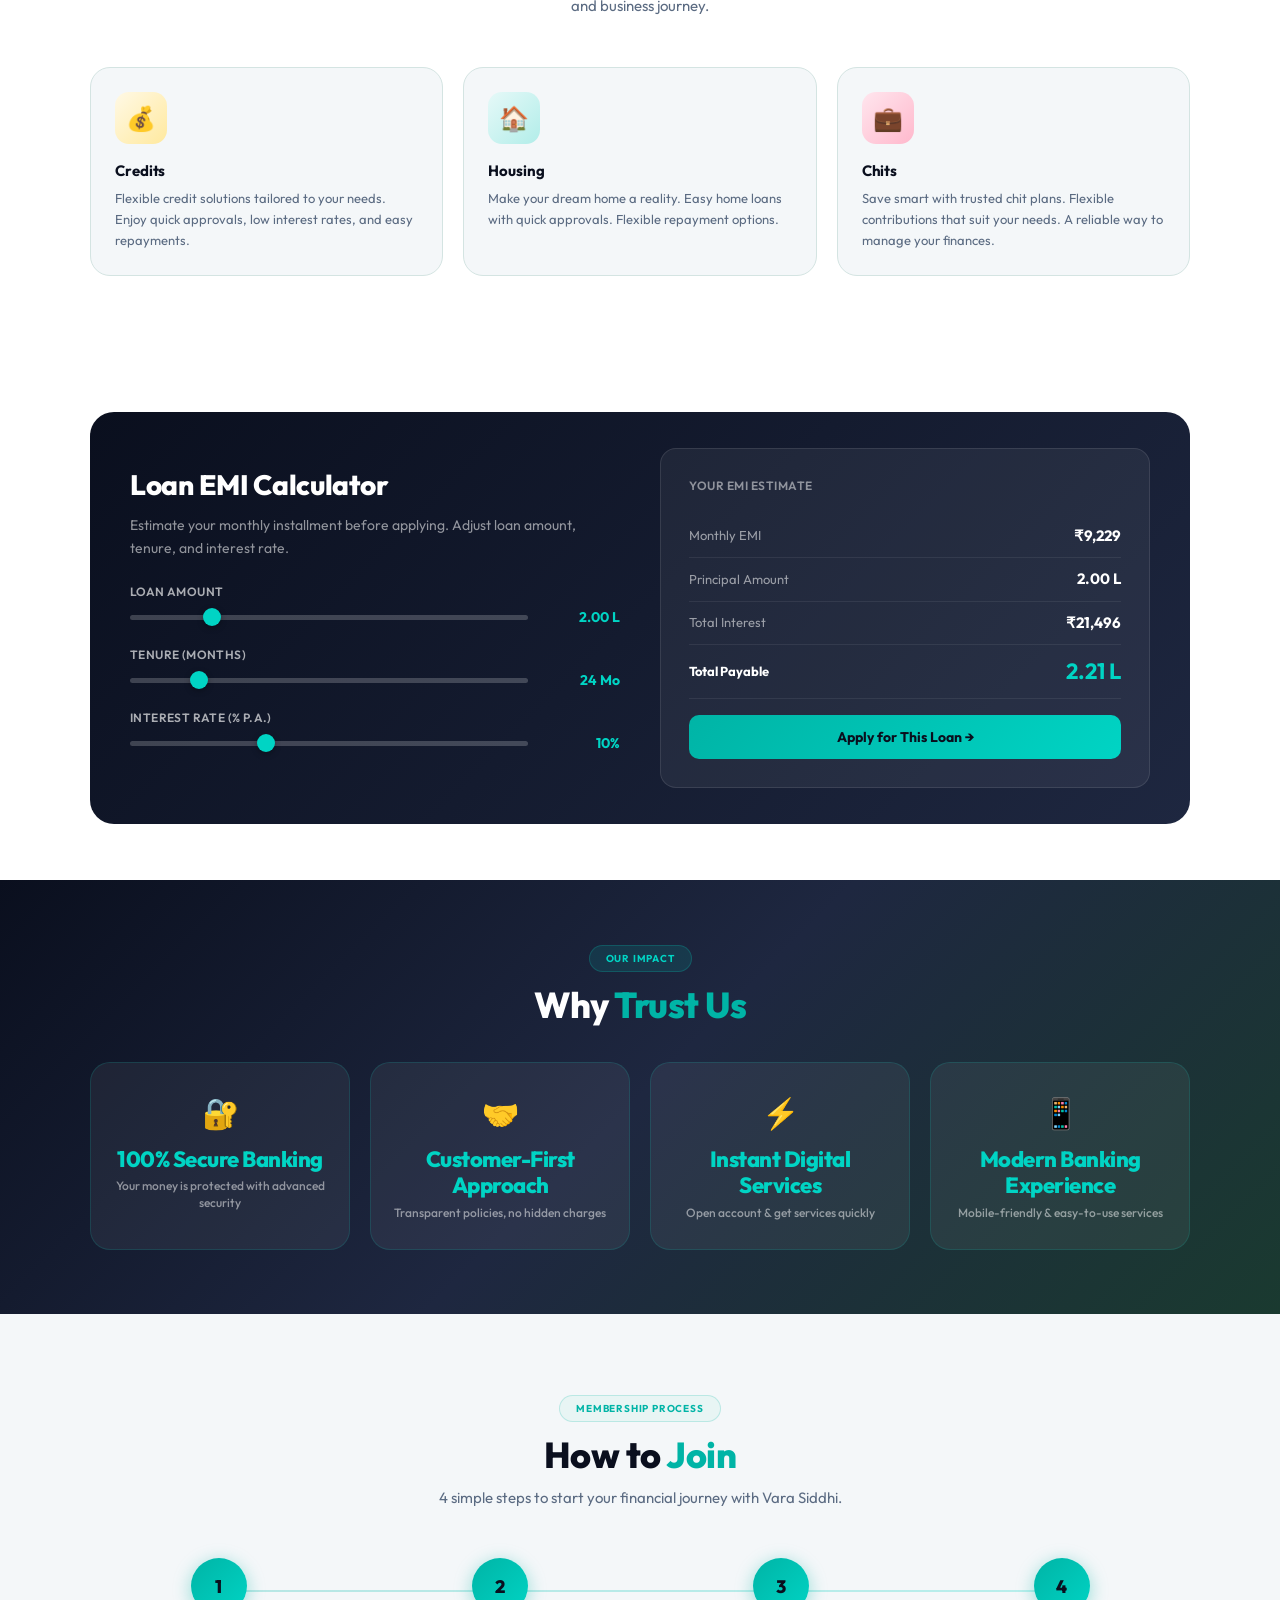
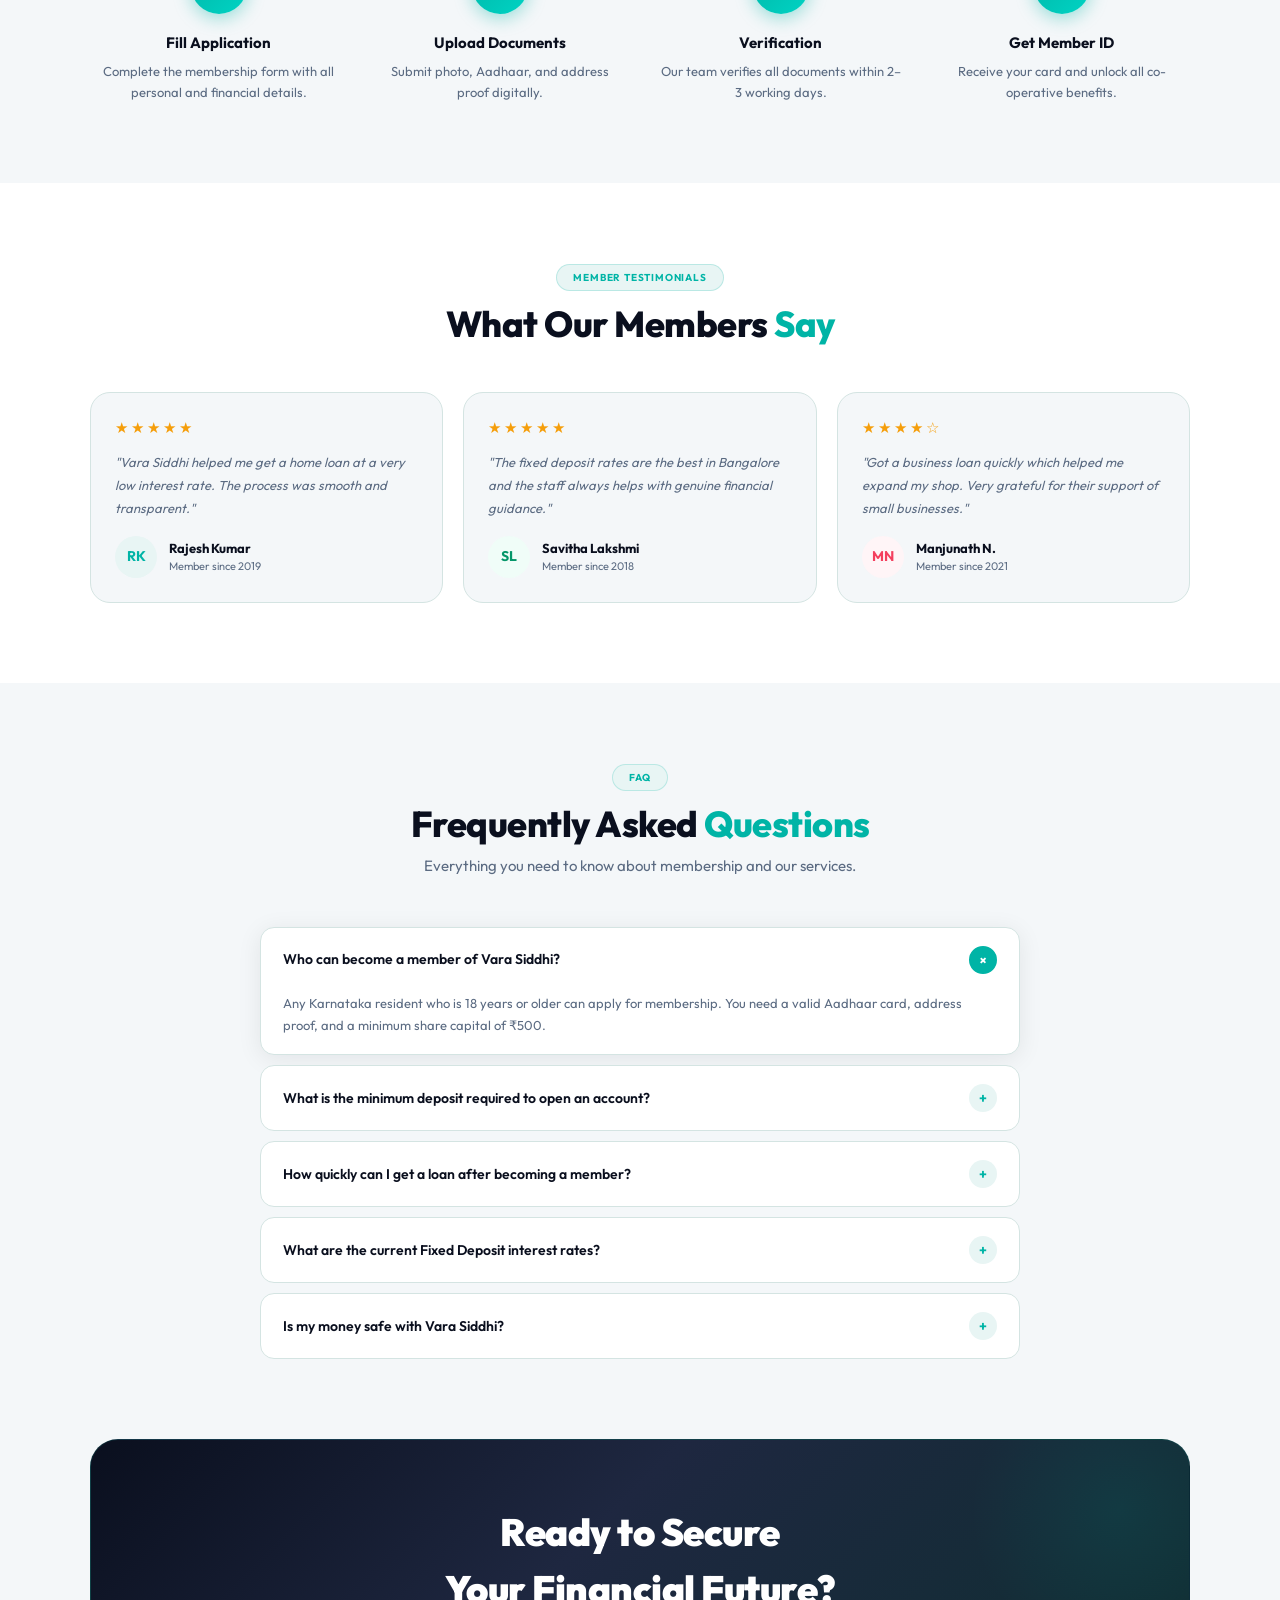
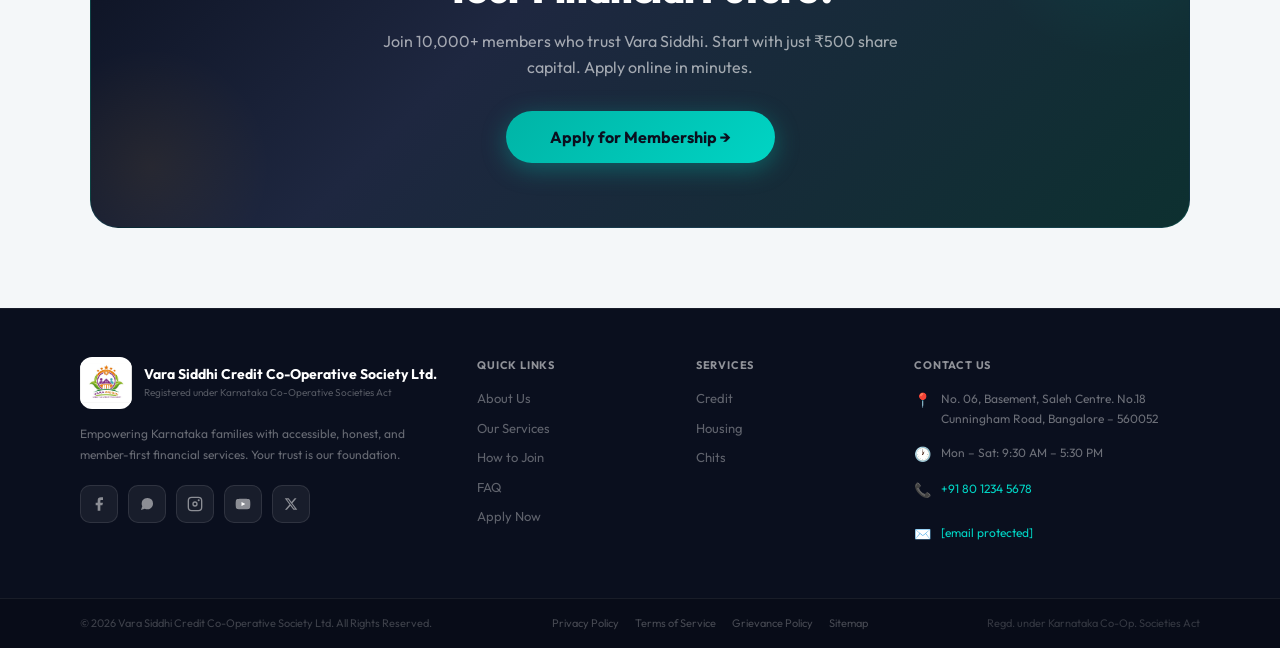
==== commit 667d2475: "Add files via upload" ====
--- a/vara/index.html
+++ b/vara/index.html
@@ -5,6 +5,7 @@
 <meta name="viewport" content="width=device-width, initial-scale=1.0">
 <title>Vara Siddhi Credit Co-Operative Society Ltd.</title>
 <link href="https://fonts.googleapis.com/css2?family=Noto+Sans+Kannada:wght@400;600;700&family=Outfit:wght@300;400;500;600;700;800;900&display=swap" rel="stylesheet">
+<link href="https://fonts.googleapis.com/css2?family=Inter:wght@400;500;600&family=Manrope:wght@700;800&display=swap" rel="stylesheet">
 <link rel="stylesheet" href="style.css">
 </head>
 <body>
@@ -17,17 +18,17 @@
 <!-- NAVBAR -->
 <nav>
   <div class="nav-brand" onclick="scrollTo2('home')">
-    <div class="nav-logo"><img src="[data-uri]" alt="Vara Siddhi Logo"></div>
+    <div class="nav-logo"><img src="vara logo.PNG" alt="logo Image"></div>
     <div class="nav-title">
-      <h1>Vara Siddhi Credit</h1>
-      <p>Co-Operative Society Ltd. · Bangalore</p>
+      <h1>ವರ ಸಿದ್ಧಿ ಕ್ರೆಡಿಟ್</h1>
+      <p>ಸಹಕಾರಿ ಸಂಘ ಲಿಮಿಟೆಡ್</p>
     </div>
   </div>
   <div class="nav-links">
-    <button class="nav-link" onclick="scrollTo2('about')">About</button>
-    <button class="nav-link" onclick="scrollTo2('services')">Services</button>
-    <button class="nav-link" onclick="scrollTo2('process')">Process</button>
-    <button class="nav-link" onclick="scrollTo2('faq')">FAQ</button>
+    <button class="nav-link" onclick="scrollTo2('home')">Home</button>
+    <button class="nav-link" onclick="scrollTo2('credit')">Credit</button>
+    <button class="nav-link" onclick="scrollTo2('housing')">Housing</button>
+    <button class="nav-link" onclick="scrollTo2('chits')">Chits</button>
     <button class="nav-link" onclick="scrollTo2('contact')">Contact</button>
     <button class="btn-nav" onclick="goForm()">Apply Now →</button>
   </div>
@@ -41,22 +42,18 @@
   <button class="nav-link" onclick="scrollTo2('process');closeMenu()">Process</button>
   <button class="nav-link" onclick="scrollTo2('faq');closeMenu()">FAQ</button>
   <button class="nav-link" onclick="scrollTo2('contact');closeMenu()">Contact</button>
-  <button class="btn-nav" onclick="goForm()">APPLY</button>
+  <button class="btn-nav" onclick="goForm();closeMenu()">Apply Now →</button>
 </div>
 
 <!-- NOTIFICATION TICKER -->
 <div class="ticker-bar">
   <div class="ticker-in">
-    <span>🎉 New members get ₹100 bonus on first deposit</span>
-    <span>📢 FD rates updated for 2024 — up to 9.5% p.a.</span>
-    <span>🏠 Home loan applications open — minimal interest rates</span>
-    <span>📅 Annual General Meeting: December 15, 2024</span>
-    <span>💼 Business loan limit increased to ₹10 Lakhs</span>
-    <span>🎉 New members get ₹100 bonus on first deposit</span>
-    <span>📢 FD rates updated for 2024 — up to 9.5% p.a.</span>
-    <span>🏠 Home loan applications open — minimal interest rates</span>
-    <span>📅 Annual General Meeting: December 15, 2024</span>
-    <span>💼 Business loan limit increased to ₹10 Lakhs</span>
+    <span>📢 FD rates updated for 2026 — up to 10% p.a.</span>
+    <span>📢 FD rates updated for 2026 — up to 10% p.a.</span>
+    <span>📢 FD rates updated for 2026 — up to 10% p.a.</span>
+    <span>📢 FD rates updated for 2026 — up to 10% p.a.</span>
+    <span>📢 FD rates updated for 2026 — up to 10% p.a.</span>
+    <span>📢 FD rates updated for 2026 — up to 10% p.a.</span>
   </div>
 </div>
 
@@ -65,17 +62,17 @@
   <div class="hero-decor1"></div>
   <div class="hero-decor2"></div>
   <div class="hero-inner">
-    <div class="hero-eyebrow"><div class="dot"></div>Karnataka's Trusted Co-Operative Since 1996</div>
+    <div class="hero-eyebrow"><div class="dot"></div>Karnataka's Trusted Co-Operative</div>
     <h2>Financial Security<br>for <em>Every Family</em></h2>
-    <p>Vara Siddhi Credit Co-Operative Society has served Bangalore for over 28 years — providing savings, loans, and financial growth to 15,000+ members.</p>
+    <p>Vara Siddhi Credit Co-Operative Society has served Bengaluru — providing savings, loans, and financial growth to 15,000+ members.</p>
     <div class="hero-cta">
       <button class="btn-hero-primary" onclick="goForm()">Apply for Membership →</button>
     </div>
   </div>
   <div class="hero-stats">
-    <div class="hst"><div class="hst-n">15,000+</div><div class="hst-l">Active Members</div></div>
-    <div class="hst"><div class="hst-n">28 Yrs</div><div class="hst-l">Experience</div></div>
-    <div class="hst"><div class="hst-n">₹50Cr+</div><div class="hst-l">Total Deposits</div></div>
+    <div class="hst"><div class="hst-n">10,000+</div><div class="hst-l">Active Members</div></div>
+    <div class="hst"><div class="hst-n">A Year</div><div class="hst-l">Experience</div></div>
+    <div class="hst"><div class="hst-n">₹5Cr+</div><div class="hst-l">Total Deposits</div></div>
   </div>
 </div>
 
@@ -84,13 +81,13 @@
   <div class="container">
     <div class="sec-center">
       <div class="chip">About Us</div>
-      <h2 class="sec-ttl">Trusted Since <em>1996</em></h2>
+      <h2 class="sec-ttl">Built on <em>Trust</em></h2>
       <p class="sec-sub">A member-owned institution serving Karnataka communities with honest, transparent, and accessible financial services.</p>
     </div>
     <div class="about-grid">
       <div class="about-visual">
         <div class="emoji">🏦</div>
-        <div class="badge">Est. 1996 · Bangalore</div>
+        <div class="badge">Est. 2026 · Bengaluru</div>
       </div>
       <div class="about-txt">
         <span class="label">Co-Operative Society</span>
@@ -101,7 +98,7 @@
           <div class="trust-badge"><span class="tick">✔</span>RBI Compliant</div>
           <div class="trust-badge"><span class="tick">✔</span>Member-Owned</div>
           <div class="trust-badge"><span class="tick">✔</span>Transparent</div>
-          <div class="trust-badge"><span class="tick">✔</span>28+ Years Strong</div>
+          <div class="trust-badge"><span class="tick">✔</span>Trust, From Day One</div>
         </div>
       </div>
     </div>
@@ -117,12 +114,9 @@
       <p class="sec-sub">Comprehensive financial services designed for every stage of your life and business journey.</p>
     </div>
     <div class="srv-grid">
-      <div class="srv-card"><div class="srv-ico ic1">💰</div><h4>Savings & Fixed Deposits</h4><p>Attractive FD rates, recurring deposits, and daily savings with competitive returns up to 9.5% p.a.</p></div>
-      <div class="srv-card"><div class="srv-ico ic2">🏠</div><h4>Home Loan</h4><p>Affordable housing loans with flexible repayment tenures and minimal processing fees for all members.</p></div>
-      <div class="srv-card"><div class="srv-ico ic3">💼</div><h4>Business Loan</h4><p>Quick low-interest loans up to ₹10 Lakhs to start, sustain, or scale your business with easy eligibility.</p></div>
-      <div class="srv-card"><div class="srv-ico ic4">📈</div><h4>Share Capital</h4><p>Own shares in the society, earn annual dividends, and grow your wealth as the society grows.</p></div>
-      <div class="srv-card"><div class="srv-ico ic5">⚡</div><h4>Emergency Loan</h4><p>Fast-tracked disbursal for medical emergencies and urgent financial needs within 24–48 hours.</p></div>
-      <div class="srv-card"><div class="srv-ico ic6">🛡️</div><h4>Member Benefits</h4><p>Insurance tie-ups, financial advisory, and exclusive perks available only to society members.</p></div>
+      <div class="srv-card"><div class="srv-ico ic1">💰</div><h4>Credits</h4><p>Flexible credit solutions tailored to your needs. Enjoy quick approvals, low interest rates, and easy repayments.</p></div>
+      <div class="srv-card"><div class="srv-ico ic2">🏠</div><h4>Housing</h4><p>Make your dream home a reality. Easy home loans with quick approvals. Flexible repayment options.</p></div>
+      <div class="srv-card"><div class="srv-ico ic3">💼</div><h4>Chits</h4><p>Save smart with trusted chit plans. Flexible contributions that suit your needs. A reliable way to manage your finances.</p></div>
     </div>
   </div>
 </div>
@@ -172,13 +166,13 @@
 <div class="stats-band">
   <div style="text-align:center;margin-bottom:36px;">
     <div class="chip" style="background:rgba(0,212,196,0.12);color:var(--teal2);border-color:rgba(0,212,196,0.2);">Our Impact</div>
-    <h2 class="sec-ttl" style="color:var(--white);">Numbers That <em>Speak</em></h2>
+    <h2 class="sec-ttl" style="color:var(--white);">Why <em>Trust Us</em></h2>
   </div>
   <div class="stats-grid">
-    <div class="stat-box"><div class="ico">👥</div><div class="num">15,000+</div><div class="lbl">Active Members</div></div>
-    <div class="stat-box"><div class="ico">📅</div><div class="num">28+</div><div class="lbl">Years of Service</div></div>
-    <div class="stat-box"><div class="ico">💵</div><div class="num">₹50Cr+</div><div class="lbl">Total Deposits</div></div>
-    <div class="stat-box"><div class="ico">🏦</div><div class="num">₹30Cr+</div><div class="lbl">Loans Disbursed</div></div>
+    <div class="stat-box"><div class="ico">🔐</div><div class="num">100% Secure Banking</div><div class="lbl">Your money is protected with advanced security</div></div>
+    <div class="stat-box"><div class="ico">🤝</div><div class="num">Customer-First Approach</div><div class="lbl">Transparent policies, no hidden charges</div></div>
+    <div class="stat-box"><div class="ico">⚡</div><div class="num">Instant Digital Services</div><div class="lbl">Open account & get services quickly</div></div>
+    <div class="stat-box"><div class="ico">📱</div><div class="num">Modern Banking Experience</div><div class="lbl">Mobile-friendly & easy-to-use services</div></div>
   </div>
 </div>
 
@@ -264,7 +258,7 @@
 <div class="cta-wrap" id="apply">
   <div class="big-cta">
     <h3>Ready to Secure<br>Your Financial Future?</h3>
-    <p>Join 15,000+ members who trust Vara Siddhi. Start with just ₹500 share capital. Apply online in minutes.</p>
+    <p>Join 10,000+ members who trust Vara Siddhi. Start with just ₹500 share capital. Apply online in minutes.</p>
     <button class="btn-cta-white" onclick="goForm()">Apply for Membership →</button>
   </div>
 </div>
@@ -274,29 +268,19 @@
   <div class="footer-main">
     <div class="footer-brand">
       <div class="flogo-row">
-        <div class="flogo"><img src="[data-uri]" alt="Vara Siddhi Logo"></div>
+        <div class="flogo"><img src="vara logo.PNG" alt="Vara Siddhi Logo"></div>
         <div class="fnames">
           <h4>Vara Siddhi Credit Co-Operative Society Ltd.</h4>
           <p>Registered under Karnataka Co-Operative Societies Act</p>
         </div>
       </div>
-      <p class="fdesc">Empowering Karnataka families with accessible, honest, and member-first financial services since 1996. Your trust is our foundation.</p>
+      <p class="fdesc">Empowering Karnataka families with accessible, honest, and member-first financial services. Your trust is our foundation.</p>
       <div class="social-row">
-        <a class="sicon" href="#" title="Facebook">
-          <svg width="16" height="16" fill="currentColor" viewBox="0 0 24 24"><path d="M18 2h-3a5 5 0 0 0-5 5v3H7v4h3v8h4v-8h3l1-4h-4V7a1 1 0 0 1 1-1h3z"/></svg>
-        </a>
-        <a class="sicon" href="#" title="WhatsApp">
-          <svg width="16" height="16" fill="currentColor" viewBox="0 0 24 24"><path d="M21 11.5a8.38 8.38 0 0 1-.9 3.8 8.5 8.5 0 0 1-7.6 4.7 8.38 8.38 0 0 1-3.8-.9L3 21l1.9-5.7a8.38 8.38 0 0 1-.9-3.8 8.5 8.5 0 0 1 4.7-7.6 8.38 8.38 0 0 1 3.8-.9h.5a8.48 8.48 0 0 1 8 8v.5z"/></svg>
-        </a>
-        <a class="sicon" href="#" title="Instagram">
-          <svg width="16" height="16" fill="none" stroke="currentColor" stroke-width="2" viewBox="0 0 24 24"><rect x="2" y="2" width="20" height="20" rx="5"/><circle cx="12" cy="12" r="3"/><circle cx="17.5" cy="6.5" r="1.5" fill="currentColor" stroke="none"/></svg>
-        </a>
-        <a class="sicon" href="#" title="YouTube">
-          <svg width="16" height="16" fill="currentColor" viewBox="0 0 24 24"><path d="M22.54 6.42a2.78 2.78 0 0 0-1.95-1.96C18.88 4 12 4 12 4s-6.88 0-8.59.46a2.78 2.78 0 0 0-1.95 1.96A29 29 0 0 0 1 12a29 29 0 0 0 .46 5.58A2.78 2.78 0 0 0 3.41 19.6C5.12 20 12 20 12 20s6.88 0 8.59-.46a2.78 2.78 0 0 0 1.95-1.95A29 29 0 0 0 23 12a29 29 0 0 0-.46-5.58z"/><polygon fill="white" points="9.75 15.02 15.5 12 9.75 8.98 9.75 15.02"/></svg>
-        </a>
-        <a class="sicon" href="#" title="Twitter/X">
-          <svg width="14" height="14" fill="currentColor" viewBox="0 0 24 24"><path d="M18.244 2.25h3.308l-7.227 8.26 8.502 11.24H16.17l-5.214-6.817L4.99 21.75H1.68l7.73-8.835L1.254 2.25H8.08l4.713 6.231zm-1.161 17.52h1.833L7.084 4.126H5.117z"/></svg>
-        </a>
+        <a class="sicon" href="#" title="Facebook"><svg width="16" height="16" fill="currentColor" viewBox="0 0 24 24"><path d="M18 2h-3a5 5 0 0 0-5 5v3H7v4h3v8h4v-8h3l1-4h-4V7a1 1 0 0 1 1-1h3z"/></svg></a>
+        <a class="sicon" href="#" title="WhatsApp"><svg width="16" height="16" fill="currentColor" viewBox="0 0 24 24"><path d="M21 11.5a8.38 8.38 0 0 1-.9 3.8 8.5 8.5 0 0 1-7.6 4.7 8.38 8.38 0 0 1-3.8-.9L3 21l1.9-5.7a8.38 8.38 0 0 1-.9-3.8 8.5 8.5 0 0 1 4.7-7.6 8.38 8.38 0 0 1 3.8-.9h.5a8.48 8.48 0 0 1 8 8v.5z"/></svg></a>
+        <a class="sicon" href="#" title="Instagram"><svg width="16" height="16" fill="none" stroke="currentColor" stroke-width="2" viewBox="0 0 24 24"><rect x="2" y="2" width="20" height="20" rx="5"/><circle cx="12" cy="12" r="3"/><circle cx="17.5" cy="6.5" r="1.5" fill="currentColor" stroke="none"/></svg></a>
+        <a class="sicon" href="#" title="YouTube"><svg width="16" height="16" fill="currentColor" viewBox="0 0 24 24"><path d="M22.54 6.42a2.78 2.78 0 0 0-1.95-1.96C18.88 4 12 4 12 4s-6.88 0-8.59.46a2.78 2.78 0 0 0-1.95 1.96A29 29 0 0 0 1 12a29 29 0 0 0 .46 5.58A2.78 2.78 0 0 0 3.41 19.6C5.12 20 12 20 12 20s6.88 0 8.59-.46a2.78 2.78 0 0 0 1.95-1.95A29 29 0 0 0 23 12a29 29 0 0 0-.46-5.58z"/><polygon fill="white" points="9.75 15.02 15.5 12 9.75 8.98 9.75 15.02"/></svg></a>
+        <a class="sicon" href="#" title="Twitter/X"><svg width="14" height="14" fill="currentColor" viewBox="0 0 24 24"><path d="M18.244 2.25h3.308l-7.227 8.26 8.502 11.24H16.17l-5.214-6.817L4.99 21.75H1.68l7.73-8.835L1.254 2.25H8.08l4.713 6.231zm-1.161 17.52h1.833L7.084 4.126H5.117z"/></svg></a>
       </div>
     </div>
     <div class="fcol">
@@ -309,18 +293,15 @@
     </div>
     <div class="fcol">
       <h5>Services</h5>
-      <a>Savings & FD</a>
-      <a>Home Loan</a>
-      <a>Business Loan</a>
-      <a>Share Capital</a>
-      <a>Emergency Loan</a>
-      <a>Member Benefits</a>
+      <a>Credit</a>
+      <a>Housing</a>
+      <a>Chits</a>
     </div>
     <div class="fcol" id="contact-sec">
       <h5>Contact Us</h5>
       <div class="fcontact-item">
         <span class="fci">📍</span>
-        <p>No. 06, Nelabagilu, No. 18, Sales Center, Cunningham Road, Bangalore – 560 052</p>
+        <p>No. 06, Basement, Saleh Centre. No.18 Cunningham Road, Bangalore – 560052</p>
       </div>
       <div class="fcontact-item">
         <span class="fci">🕐</span>
@@ -332,14 +313,13 @@
       </div>
       <div class="fcontact-item">
         <span class="fci">✉️</span>
-        <p><a href="mailto:info@varasiddhi.org">info@varasiddhi.org</a></p>
-      </div>
-    </div>
-  </div>
-  <!-- Footer Bottom Row -->
+        <p><a href="/cdn-cgi/l/email-protection#254c4b434a6553445744564c41414d4c0b4a5742"><span class="__cf_email__" data-cfemail="8ce5e2eae3ccfaedfeedffe5e8e8e4e5a2e3feeb">[email&#160;protected]</span></a></p>
+      </div>
+    </div>
+  </div>
   <div class="footer-bottom-bar">
     <div class="footer-bottom-inner">
-      <span class="copy">© 2024 Vara Siddhi Credit Co-Operative Society Ltd. All Rights Reserved.</span>
+      <span class="copy">© 2026 Vara Siddhi Credit Co-Operative Society Ltd. All Rights Reserved.</span>
       <div class="footer-bottom-links">
         <a>Privacy Policy</a>
         <a>Terms of Service</a>
@@ -350,7 +330,7 @@
     </div>
   </div>
 </footer>
-</div>
+</div><!-- /#land -->
 
 <!-- ====================================================
      FORM PAGE
@@ -358,12 +338,12 @@
 <div id="form-pg">
 <div class="form-nav">
   <button class="form-back" onclick="goLand()">←</button>
-  <div class="form-nav-logo"><img src="[data-uri]" alt="Logo"></div>
+  <div class="form-nav-logo"><img src="img/vara logo.PNG" alt="Logo"></div>
   <div class="form-nav-txt">
     <h2>Membership Application Form</h2>
     <p>Vara Siddhi Credit Co-Operative Society Ltd. · Bangalore</p>
   </div>
-  <button class="btn-nav" style="font-size:12px;padding:8px 18px;" onclick="goLand()">← Home</button>
+  <button class="btn-nav" style="font-size:12px;padding:8px 18px;flex-shrink:0;" onclick="goLand()">← Home</button>
 </div>
 <div class="prog-wrap"><div class="prog-bar" id="pbar"></div></div>
 <div class="prog-label" id="progLabel">0% complete</div>
@@ -580,7 +560,7 @@
     <div class="sbmt-note">Your data is encrypted and secure. <span class="kan">ನಿಮ್ಮ ಮಾಹಿತಿ ಸುರಕ್ಷಿತ · 2–3 working days for verification</span></div>
   </div>
 </div>
-</div>
+</div><!-- /#form-pg -->
 
 <!-- ====================================================
      SUCCESS PAGE
@@ -592,33 +572,135 @@
   <p class="ok-sub">Your membership application has been successfully received. Our team will verify your documents and contact you within 2–3 working days.</p>
   <div class="ref-card">
     <p>Reference Number</p>
-    <div class="rnum" id="refNum">VS-2024-0000</div>
+    <div class="rnum" id="refNum">VS-2026-0000</div>
   </div>
   <p style="font-size:12px;color:var(--muted);margin-bottom:28px;">Save this reference number for all future correspondence with the society.</p>
   <button class="btn-ok" onclick="goLand()">← Back to Home</button>
 </div>
 
-<!-- ====================================================
-     JAVASCRIPT
-==================================================== -->
-<script>
-function goForm(){document.getElementById('land').style.display='none';document.getElementById('form-pg').style.display='block';document.getElementById('success-pg').style.display='none';window.scrollTo(0,0);initSig();upProg();}
-function goLand(){document.getElementById('land').style.display='block';document.getElementById('form-pg').style.display='none';document.getElementById('success-pg').style.display='none';window.scrollTo(0,0);}
-function scrollTo2(id){const el=document.getElementById(id);if(el)el.scrollIntoView({behavior:'smooth',block:'start'});closeMenu();}
+<script data-cfasync="false" src="/cdn-cgi/scripts/5c5dd728/cloudflare-static/email-decode.min.js"></script><script>
+/* ── NAVIGATION ── */
+function goForm(){
+  document.getElementById('land').style.display='none';
+  document.getElementById('form-pg').style.display='block';
+  document.getElementById('success-pg').style.display='none';
+  window.scrollTo(0,0);
+  initSig();
+  upProg();
+}
+function goLand(){
+  document.getElementById('land').style.display='block';
+  document.getElementById('form-pg').style.display='none';
+  document.getElementById('success-pg').style.display='none';
+  window.scrollTo(0,0);
+}
+function scrollTo2(id){
+  const el=document.getElementById(id);
+  if(el)el.scrollIntoView({behavior:'smooth',block:'start'});
+  closeMenu();
+}
 function toggleMenu(){document.getElementById('mobileMenu').classList.toggle('open');}
 function closeMenu(){document.getElementById('mobileMenu').classList.remove('open');}
-document.addEventListener('click',function(e){const mm=document.getElementById('mobileMenu'),hb=document.getElementById('hambBtn');if(!mm.contains(e.target)&&!hb.contains(e.target))closeMenu();});
-function selOcc(el,v){document.querySelectorAll('.pill').forEach(p=>p.classList.remove('sel'));el.classList.add('sel');document.getElementById('occv').value=v;upProg();}
-function fmtA(el){let v=el.value.replace(/\D/g,'').substring(0,12);el.value=v.replace(/(.{4})/g,' ').trim();}
-function upProg(){const fs=document.querySelectorAll('#form-pg .fi');let f=0;fs.forEach(x=>{if(x.value&&x.value.trim()!='')f++;});const occ=document.getElementById('occv').value?1:0;const pct=Math.min(Math.round(((f+occ)/Math.max(fs.length+1,1))*100),100);document.getElementById('pbar').style.width=pct+'%';document.getElementById('progLabel').textContent=pct+'% complete';}
+document.addEventListener('click',function(e){
+  const mm=document.getElementById('mobileMenu'),hb=document.getElementById('hambBtn');
+  if(mm&&hb&&!mm.contains(e.target)&&!hb.contains(e.target))closeMenu();
+});
+
+/* ── OCCUPATION PILLS ── */
+function selOcc(el,v){
+  document.querySelectorAll('.pill').forEach(p=>p.classList.remove('sel'));
+  el.classList.add('sel');
+  document.getElementById('occv').value=v;
+  upProg();
+}
+
+/* ── AADHAAR FORMAT ── */
+function fmtA(el){
+  let v=el.value.replace(/\D/g,'').substring(0,12);
+  el.value=v.replace(/(.{4})/g,' ').trim();
+}
+
+/* ── PROGRESS BAR ── */
+function upProg(){
+  const fs=document.querySelectorAll('#form-pg .fi');
+  let f=0;
+  fs.forEach(x=>{if(x.value&&x.value.trim()!='')f++;});
+  const occ=document.getElementById('occv').value?1:0;
+  const pct=Math.min(Math.round(((f+occ)/Math.max(fs.length+1,1))*100),100);
+  document.getElementById('pbar').style.width=pct+'%';
+  document.getElementById('progLabel').textContent=pct+'% complete';
+}
 document.addEventListener('input',e=>{if(e.target.closest('#form-pg'))upProg();});
-function upFile(inp,dz,fc,fn,fs){const f=inp.files[0];if(!f)return;document.getElementById(dz).classList.add('done');document.getElementById(fn).textContent=f.name;const k=f.size/1024;document.getElementById(fs).textContent=k>1024?(k/1024).toFixed(1)+' MB':Math.round(k)+' KB';document.getElementById(fc).classList.add('show');}
-function rmFile(dz,fc){document.getElementById(dz).classList.remove('done');document.getElementById(fc).classList.remove('show');}
+
+/* ── FILE UPLOADS ── */
+function upFile(inp,dz,fc,fn,fs){
+  const f=inp.files[0];
+  if(!f)return;
+  document.getElementById(dz).classList.add('done');
+  document.getElementById(fn).textContent=f.name;
+  const k=f.size/1024;
+  document.getElementById(fs).textContent=k>1024?(k/1024).toFixed(1)+' MB':Math.round(k)+' KB';
+  document.getElementById(fc).classList.add('show');
+}
+function rmFile(dz,fc){
+  document.getElementById(dz).classList.remove('done');
+  document.getElementById(fc).classList.remove('show');
+}
+
+/* ── SIGNATURE PAD ── */
 let sc,sd=false,slx,sly;
-function initSig(){const c=document.getElementById('sigC');if(c._r)return;c._r=true;const dpr=window.devicePixelRatio||1;c.width=(c.offsetWidth||600)*dpr;c.height=150*dpr;c.style.height='150px';sc=c.getContext('2d');sc.scale(dpr,dpr);sc.strokeStyle='#0A0F1E';sc.lineWidth=2;sc.lineCap='round';sc.lineJoin='round';function gp(e){const r=c.getBoundingClientRect();const s=e.touches?e.touches[0]:e;return{x:s.clientX-r.left,y:s.clientY-r.top};}c.addEventListener('mousedown',e=>{sd=true;const p=gp(e);slx=p.x;sly=p.y;});c.addEventListener('mousemove',e=>{if(!sd)return;const p=gp(e);sc.beginPath();sc.moveTo(slx,sly);sc.lineTo(p.x,p.y);sc.stroke();slx=p.x;sly=p.y;});c.addEventListener('mouseup',()=>sd=false);c.addEventListener('mouseleave',()=>sd=false);c.addEventListener('touchstart',e=>{e.preventDefault();sd=true;const p=gp(e);slx=p.x;sly=p.y;},{passive:false});c.addEventListener('touchmove',e=>{e.preventDefault();if(!sd)return;const p=gp(e);sc.beginPath();sc.moveTo(slx,sly);sc.lineTo(p.x,p.y);sc.stroke();slx=p.x;sly=p.y;},{passive:false});c.addEventListener('touchend',()=>sd=false);}
+function initSig(){
+  const c=document.getElementById('sigC');
+  if(c._r)return;
+  c._r=true;
+  const dpr=window.devicePixelRatio||1;
+  c.width=(c.offsetWidth||600)*dpr;
+  c.height=150*dpr;
+  c.style.height='150px';
+  sc=c.getContext('2d');
+  sc.scale(dpr,dpr);
+  sc.strokeStyle='#0A0F1E';
+  sc.lineWidth=2;
+  sc.lineCap='round';
+  sc.lineJoin='round';
+  function gp(e){
+    const r=c.getBoundingClientRect();
+    const s=e.touches?e.touches[0]:e;
+    return{x:s.clientX-r.left,y:s.clientY-r.top};
+  }
+  c.addEventListener('mousedown',e=>{sd=true;const p=gp(e);slx=p.x;sly=p.y;});
+  c.addEventListener('mousemove',e=>{if(!sd)return;const p=gp(e);sc.beginPath();sc.moveTo(slx,sly);sc.lineTo(p.x,p.y);sc.stroke();slx=p.x;sly=p.y;});
+  c.addEventListener('mouseup',()=>sd=false);
+  c.addEventListener('mouseleave',()=>sd=false);
+  c.addEventListener('touchstart',e=>{e.preventDefault();sd=true;const p=gp(e);slx=p.x;sly=p.y;},{passive:false});
+  c.addEventListener('touchmove',e=>{e.preventDefault();if(!sd)return;const p=gp(e);sc.beginPath();sc.moveTo(slx,sly);sc.lineTo(p.x,p.y);sc.stroke();slx=p.x;sly=p.y;},{passive:false});
+  c.addEventListener('touchend',()=>sd=false);
+}
 function clrSig(){if(sc){const c=document.getElementById('sigC');sc.clearRect(0,0,c.width,c.height);}}
-function submitF(){if(!document.getElementById('c1').checked||!document.getElementById('c2').checked){alert('Please check both declaration boxes before submitting.');return;}const ref='VS-'+new Date().getFullYear()+'-'+String(Math.floor(Math.random()*9000)+1000);document.getElementById('refNum').textContent=ref;document.getElementById('form-pg').style.display='none';const s=document.getElementById('success-pg');s.style.display='flex';window.scrollTo(0,0);}
-function toggleFaq(item){const a=item.querySelector('.faq-a');const icon=item.querySelector('.faq-icon');const isOpen=item.classList.contains('open');document.querySelectorAll('.faq-item').forEach(i=>{i.classList.remove('open');i.querySelector('.faq-a').classList.remove('open');});if(!isOpen){item.classList.add('open');a.classList.add('open');}}
+
+/* ── SUBMIT ── */
+function submitF(){
+  if(!document.getElementById('c1').checked||!document.getElementById('c2').checked){
+    alert('Please check both declaration boxes before submitting.');
+    return;
+  }
+  const ref='VS-'+new Date().getFullYear()+'-'+String(Math.floor(Math.random()*9000)+1000);
+  document.getElementById('refNum').textContent=ref;
+  document.getElementById('form-pg').style.display='none';
+  const s=document.getElementById('success-pg');
+  s.style.display='flex';
+  window.scrollTo(0,0);
+}
+
+/* ── FAQ ── */
+function toggleFaq(item){
+  const a=item.querySelector('.faq-a');
+  const isOpen=item.classList.contains('open');
+  document.querySelectorAll('.faq-item').forEach(i=>{i.classList.remove('open');i.querySelector('.faq-a').classList.remove('open');});
+  if(!isOpen){item.classList.add('open');a.classList.add('open');}
+}
+
+/* ── EMI CALCULATOR ── */
 function calcEMI(){
   const P=parseInt(document.getElementById('loanAmt').value);
   const n=parseInt(document.getElementById('tenure').value);
@@ -639,4 +721,4 @@
 calcEMI();
 </script>
 </body>
-</html>
+</html>
--- a/vara/style.css
+++ b/vara/style.css
@@ -11,8 +11,8 @@
   --shadow:0 4px 24px rgba(10,15,30,0.08);
   --shadow-lg:0 8px 40px rgba(10,15,30,0.14);
 }
-html{scroll-behavior:smooth;}
-body{font-family:'Outfit',sans-serif;background:var(--off);color:var(--text);overflow-x:hidden;line-height:1.5;}
+html{scroll-behavior:smooth;overflow-x:hidden;}
+body{font-family:'Outfit',sans-serif;background:var(--off);color:var(--text);overflow-x:hidden;line-height:1.5;max-width:100vw;}
 #land{display:block;}#form-pg{display:none;}#success-pg{display:none;}
 
 /* ── NAVBAR ── */
@@ -25,11 +25,11 @@
 }
 .nav-brand{display:flex;align-items:center;gap:12px;text-decoration:none;cursor:pointer;}
 .nav-logo{width:48px;height:48px;border-radius:12px;overflow:hidden;flex-shrink:0;background:var(--white);}
-.nav-logo img{width:100%;height:100%;object-fit:contain;}
+.nav-logo img{width:100%;height:100%;object-fit:cover;}
 .nav-title h1{font-size:15px;font-weight:700;color:var(--ink);letter-spacing:-0.2px;}
 .nav-title p{font-size:10px;color:var(--muted);letter-spacing:0.2px;font-weight:400;}
 .nav-links{display:flex;align-items:center;gap:2px;}
-.nav-link{font-size:13px;font-weight:500;color:var(--muted);padding:8px 14px;border-radius:var(--r10);cursor:pointer;transition:all 0.2s;text-decoration:none;border:none;background:none;}
+.nav-link{font-size:13px;font-weight:500;color:var(--muted);padding:8px 14px;border-radius:var(--r10);cursor:pointer;transition:all 0.2s;text-decoration:none;border:none;background:none;font-family:'Outfit',sans-serif;}
 .nav-link:hover{color:var(--ink);background:var(--light);}
 .btn-nav{background:linear-gradient(135deg,var(--teal),var(--teal2));color:var(--white);font-size:13px;font-weight:600;padding:10px 22px;border-radius:var(--r99);border:none;cursor:pointer;font-family:'Outfit',sans-serif;box-shadow:0 3px 14px rgba(0,180,166,0.4);transition:all 0.2s;}
 .btn-nav:hover{transform:translateY(-1px);box-shadow:0 5px 20px rgba(0,180,166,0.5);}
@@ -40,7 +40,7 @@
 .mobile-menu .nav-link{font-size:15px;padding:12px 14px;}
 .mobile-menu .btn-nav{margin-top:8px;padding:13px;font-size:14px;text-align:center;border-radius:var(--r14);}
 
-/* ── NOTIFICATION TICKER ── */
+/* ── TICKER ── */
 .ticker-bar{background:linear-gradient(90deg,var(--teal),#006B62);padding:8px 0;overflow:hidden;}
 .ticker-in{display:flex;animation:mrq 30s linear infinite;white-space:nowrap;}
 .ticker-in span{font-size:12px;color:rgba(255,255,255,0.9);padding:0 32px;border-right:1px solid rgba(255,255,255,0.2);font-weight:500;}
@@ -53,7 +53,7 @@
 .hero-inner{max-width:1100px;margin:0 auto;text-align:center;position:relative;z-index:1;}
 .hero-eyebrow{display:inline-flex;align-items:center;gap:8px;background:rgba(0,212,196,0.12);border:1px solid rgba(0,212,196,0.25);color:var(--teal2);font-size:11px;font-weight:600;padding:6px 18px;border-radius:var(--r99);margin-bottom:22px;letter-spacing:0.8px;text-transform:uppercase;}
 .hero-eyebrow .dot{width:6px;height:6px;border-radius:50%;background:var(--teal2);flex-shrink:0;}
-.hero h2{font-size:52px;font-weight:900;color:var(--white);line-height:1.1;margin-bottom:18px;letter-spacing:-1px;}
+.hero h2{font-size:52px;font-weight:900;color:var(--white);line-height:1.1;margin-bottom:18px;letter-spacing:-1px;font-family:'Manrope',sans-serif;}
 .hero h2 em{color:transparent;font-style:normal;background:linear-gradient(90deg,var(--teal2),var(--amber2));-webkit-background-clip:text;background-clip:text;}
 .hero p{font-size:17px;color:rgba(255,255,255,0.62);line-height:1.7;margin-bottom:36px;max-width:580px;margin-left:auto;margin-right:auto;font-weight:400;}
 .hero-cta{display:flex;gap:14px;justify-content:center;flex-wrap:wrap;margin-bottom:56px;}
@@ -65,7 +65,43 @@
 .hst-n{font-size:28px;font-weight:800;color:var(--teal2);letter-spacing:-0.5px;}
 .hst-l{font-size:11px;color:rgba(255,255,255,0.42);text-transform:uppercase;letter-spacing:0.5px;margin-top:4px;}
 
-/* ── LOAN CALCULATOR SECTION ── */
+/* ── SECTIONS ── */
+.sec{padding:80px 40px;}
+.container{max-width:1100px;margin:0 auto;}
+.sec-center{text-align:center;margin-bottom:48px;}
+.chip{display:inline-block;background:var(--light);color:var(--teal);font-size:10px;font-weight:700;padding:5px 16px;border-radius:var(--r99);margin-bottom:12px;letter-spacing:0.8px;text-transform:uppercase;border:1px solid rgba(0,180,166,0.2);}
+.sec-ttl{font-size:36px;font-weight:800;color:var(--ink);line-height:1.15;margin-bottom:10px;letter-spacing:-0.5px;}
+.sec-ttl em{color:var(--teal);font-style:normal;}
+.sec-sub{font-size:15px;color:var(--muted);line-height:1.65;max-width:480px;margin:0 auto;font-weight:400;}
+
+/* ── ABOUT ── */
+.about-grid{display:grid;grid-template-columns:1fr 1fr;gap:48px;align-items:center;}
+.about-visual{border-radius:24px;background:linear-gradient(135deg,var(--ink),var(--ink3),#1A4A46);height:360px;display:flex;align-items:center;justify-content:center;position:relative;overflow:hidden;}
+.about-visual::before{content:'';position:absolute;inset:0;background:radial-gradient(circle at 30% 40%,rgba(0,180,166,0.15),transparent 60%),radial-gradient(circle at 70% 70%,rgba(245,158,11,0.08),transparent 50%);}
+.about-visual .emoji{font-size:90px;filter:drop-shadow(0 8px 20px rgba(0,0,0,0.4));position:relative;z-index:1;}
+.about-visual .badge{position:absolute;bottom:20px;left:20px;background:var(--teal);color:var(--ink);font-size:11px;font-weight:700;padding:6px 14px;border-radius:var(--r99);z-index:2;}
+.about-txt .label{font-size:11px;font-weight:700;color:var(--teal);text-transform:uppercase;letter-spacing:0.8px;margin-bottom:10px;display:block;}
+.about-txt h3{font-size:26px;font-weight:800;color:var(--ink);margin-bottom:12px;line-height:1.2;letter-spacing:-0.3px;}
+.about-txt p{font-size:14px;color:var(--muted);line-height:1.75;margin-bottom:14px;}
+.trust-badges{display:flex;flex-wrap:wrap;gap:8px;margin-top:16px;}
+.trust-badge{display:flex;align-items:center;gap:6px;background:var(--white);border:1px solid var(--border);color:var(--ink);font-size:12px;font-weight:500;padding:7px 14px;border-radius:var(--r10);box-shadow:0 1px 6px rgba(10,15,30,0.05);}
+.trust-badge .tick{color:var(--green);font-size:13px;}
+
+/* ── SERVICES ── */
+.srv-bg{background:var(--white);}
+.srv-grid{display:grid;grid-template-columns:repeat(3,1fr);gap:20px;}
+.srv-card{background:var(--off);border-radius:var(--r20);padding:24px;border:1px solid var(--border);transition:all 0.3s;cursor:default;position:relative;overflow:hidden;}
+.srv-card::before{content:'';position:absolute;top:0;left:0;right:0;height:3px;background:linear-gradient(90deg,var(--teal),var(--teal2));opacity:0;transition:opacity 0.3s;}
+.srv-card:hover{transform:translateY(-4px);box-shadow:var(--shadow-lg);border-color:rgba(0,180,166,0.3);}
+.srv-card:hover::before{opacity:1;}
+.srv-ico{width:52px;height:52px;border-radius:14px;display:flex;align-items:center;justify-content:center;font-size:24px;margin-bottom:16px;}
+.ic1{background:linear-gradient(135deg,#FFF9E6,#FFE99E);}
+.ic2{background:linear-gradient(135deg,#E6F9F8,#B2EDE9);}
+.ic3{background:linear-gradient(135deg,#FFE6EE,#FFB8CC);}
+.srv-card h4{font-size:15px;font-weight:700;color:var(--ink);margin-bottom:6px;letter-spacing:-0.1px;}
+.srv-card p{font-size:13px;color:var(--muted);line-height:1.6;}
+
+/* ── LOAN CALCULATOR ── */
 .calc-sec{background:var(--white);padding:56px 40px;}
 .calc-card{background:linear-gradient(135deg,var(--ink),var(--ink3));border-radius:24px;padding:36px 40px;max-width:1100px;margin:0 auto;color:var(--white);}
 .calc-inner{display:grid;grid-template-columns:1fr 1fr;gap:40px;align-items:center;}
@@ -87,53 +123,14 @@
 .calc-apply-btn{width:100%;background:linear-gradient(135deg,var(--teal),var(--teal2));color:var(--ink);font-size:14px;font-weight:700;padding:13px;border-radius:var(--r10);border:none;cursor:pointer;font-family:'Outfit',sans-serif;margin-top:16px;transition:all 0.2s;}
 .calc-apply-btn:hover{transform:translateY(-1px);}
 
-/* ── SECTIONS ── */
-.sec{padding:80px 40px;}
-.container{max-width:1100px;margin:0 auto;}
-.sec-center{text-align:center;margin-bottom:48px;}
-.chip{display:inline-block;background:var(--light);color:var(--teal);font-size:10px;font-weight:700;padding:5px 16px;border-radius:var(--r99);margin-bottom:12px;letter-spacing:0.8px;text-transform:uppercase;border:1px solid rgba(0,180,166,0.2);}
-.sec-ttl{font-size:36px;font-weight:800;color:var(--ink);line-height:1.15;margin-bottom:10px;letter-spacing:-0.5px;}
-.sec-ttl em{color:var(--teal);font-style:normal;}
-.sec-sub{font-size:15px;color:var(--muted);line-height:1.65;max-width:480px;margin:0 auto;font-weight:400;}
-
-/* ── ABOUT ── */
-.about-grid{display:grid;grid-template-columns:1fr 1fr;gap:48px;align-items:center;}
-.about-visual{border-radius:24px;background:linear-gradient(135deg,var(--ink),var(--ink3),#1A4A46);height:360px;display:flex;align-items:center;justify-content:center;position:relative;overflow:hidden;}
-.about-visual::before{content:'';position:absolute;inset:0;background:radial-gradient(circle at 30% 40%,rgba(0,180,166,0.15),transparent 60%),radial-gradient(circle at 70% 70%,rgba(245,158,11,0.08),transparent 50%);}
-.about-visual .emoji{font-size:90px;filter:drop-shadow(0 8px 20px rgba(0,0,0,0.4));position:relative;z-index:1;}
-.about-visual .badge{position:absolute;bottom:20px;left:20px;background:var(--teal);color:var(--ink);font-size:11px;font-weight:700;padding:6px 14px;border-radius:var(--r99);z-index:2;}
-.about-txt .label{font-size:11px;font-weight:700;color:var(--teal);text-transform:uppercase;letter-spacing:0.8px;margin-bottom:10px;display:block;}
-.about-txt h3{font-size:26px;font-weight:800;color:var(--ink);margin-bottom:12px;line-height:1.2;letter-spacing:-0.3px;}
-.about-txt p{font-size:14px;color:var(--muted);line-height:1.75;margin-bottom:14px;}
-.trust-badges{display:flex;flex-wrap:wrap;gap:8px;margin-top:16px;}
-.trust-badge{display:flex;align-items:center;gap:6px;background:var(--white);border:1px solid var(--border);color:var(--ink);font-size:12px;font-weight:500;padding:7px 14px;border-radius:var(--r10);box-shadow:0 1px 6px rgba(10,15,30,0.05);}
-.trust-badge .tick{color:var(--green);font-size:13px;}
-
-/* ── SERVICES ── */
-.srv-bg{background:var(--white);}
-.srv-grid{display:grid;grid-template-columns:repeat(3,1fr);gap:20px;}
-.srv-card{background:var(--off);border-radius:var(--r20);padding:24px;border:1px solid var(--border);transition:all 0.3s;cursor:default;position:relative;overflow:hidden;}
-.srv-card::before{content:'';position:absolute;top:0;left:0;right:0;height:3px;background:linear-gradient(90deg,var(--teal),var(--teal2));opacity:0;transition:opacity 0.3s;}
-.srv-card:hover{transform:translateY(-4px);box-shadow:var(--shadow-lg);border-color:rgba(0,180,166,0.3);}
-.srv-card:hover::before{opacity:1;}
-.srv-ico{width:52px;height:52px;border-radius:14px;display:flex;align-items:center;justify-content:center;font-size:24px;margin-bottom:16px;}
-.ic1{background:linear-gradient(135deg,#FFF9E6,#FFE99E);}
-.ic2{background:linear-gradient(135deg,#E6F9F8,#B2EDE9);}
-.ic3{background:linear-gradient(135deg,#FFE6EE,#FFB8CC);}
-.ic4{background:linear-gradient(135deg,#E6FAF0,#B2EDD4);}
-.ic5{background:linear-gradient(135deg,#F0E6FF,#D4B2FF);}
-.ic6{background:linear-gradient(135deg,#E6F0FF,#B2CCFF);}
-.srv-card h4{font-size:15px;font-weight:700;color:var(--ink);margin-bottom:6px;letter-spacing:-0.1px;}
-.srv-card p{font-size:13px;color:var(--muted);line-height:1.6;}
-
 /* ── STATS BAND ── */
 .stats-band{background:linear-gradient(135deg,var(--ink) 0%,var(--ink3) 50%,#1A3A30 100%);padding:64px 40px;}
 .stats-grid{display:grid;grid-template-columns:repeat(4,1fr);gap:20px;max-width:1100px;margin:0 auto;}
 .stat-box{background:rgba(255,255,255,0.06);border:1px solid rgba(0,212,196,0.15);border-radius:var(--r20);padding:28px 20px;text-align:center;transition:all 0.25s;}
 .stat-box:hover{background:rgba(255,255,255,0.1);transform:translateY(-3px);}
 .stat-box .ico{font-size:30px;margin-bottom:10px;}
-.stat-box .num{font-size:32px;font-weight:800;color:var(--teal2);letter-spacing:-0.5px;}
-.stat-box .lbl{font-size:12px;color:rgba(255,255,255,0.5);margin-top:5px;font-weight:500;}
+.stat-box .num{font-size:22px;font-weight:800;color:var(--teal2);letter-spacing:-0.5px;line-height:1.2;}
+.stat-box .lbl{font-size:12px;color:rgba(255,255,255,0.5);margin-top:6px;font-weight:500;line-height:1.4;}
 
 /* ── HOW IT WORKS ── */
 .how-grid{display:grid;grid-template-columns:repeat(4,1fr);gap:24px;position:relative;}
@@ -180,15 +177,15 @@
 
 /* ── FOOTER ── */
 footer{background:var(--ink);border-top:1px solid rgba(255,255,255,0.06);}
-.footer-main{max-width:1200px;margin:0 auto;padding:48px 40px 32px;display:grid;grid-template-columns:2.2fr 1fr 1fr 1.4fr;gap:48px;}
+.footer-main{max-width:1200px;margin:0 auto;padding:48px 40px 32px;display:grid;grid-template-columns:2fr 1fr 1fr 1.6fr;gap:40px;}
 .footer-brand .flogo-row{display:flex;align-items:center;gap:12px;margin-bottom:14px;}
 .footer-brand .flogo{width:52px;height:52px;border-radius:12px;overflow:hidden;background:var(--white);flex-shrink:0;}
 .footer-brand .flogo img{width:100%;height:100%;object-fit:contain;}
-.footer-brand .fnames h4{font-size:15px;font-weight:700;color:var(--white);line-height:1.2;}
-.footer-brand .fnames p{font-size:10px;color:rgba(255,255,255,0.3);margin-top:1px;}
+.footer-brand .fnames h4{font-size:14px;font-weight:700;color:var(--white);line-height:1.3;}
+.footer-brand .fnames p{font-size:10px;color:rgba(255,255,255,0.3);margin-top:2px;}
 .footer-brand .fdesc{font-size:12px;color:rgba(255,255,255,0.38);line-height:1.75;margin-bottom:20px;}
-.social-row{display:flex;gap:10px;}
-.sicon{width:38px;height:38px;border-radius:10px;background:rgba(255,255,255,0.06);border:1px solid rgba(255,255,255,0.1);display:flex;align-items:center;justify-content:center;color:rgba(255,255,255,0.5);cursor:pointer;transition:all 0.2s;text-decoration:none;}
+.social-row{display:flex;gap:10px;flex-wrap:wrap;}
+.sicon{width:38px;height:38px;border-radius:10px;background:rgba(255,255,255,0.06);border:1px solid rgba(255,255,255,0.1);display:flex;align-items:center;justify-content:center;color:rgba(255,255,255,0.5);cursor:pointer;transition:all 0.2s;text-decoration:none;flex-shrink:0;}
 .sicon:hover{background:var(--teal);border-color:var(--teal);color:var(--ink);}
 .fcol h5{font-size:11px;font-weight:700;color:rgba(255,255,255,0.55);margin-bottom:16px;letter-spacing:0.8px;text-transform:uppercase;}
 .fcol a{display:block;font-size:13px;color:rgba(255,255,255,0.35);text-decoration:none;margin-bottom:10px;cursor:pointer;transition:color 0.2s;}
@@ -197,18 +194,10 @@
 .fcontact-item .fci{font-size:14px;color:var(--teal2);margin-top:1px;flex-shrink:0;}
 .fcontact-item p{font-size:12px;color:rgba(255,255,255,0.4);line-height:1.65;}
 .fcontact-item a{color:var(--teal2);text-decoration:none;font-size:12px;}
-/* Footer bottom in one row */
-.footer-bottom-bar{
-  border-top:1px solid rgba(255,255,255,0.07);
-  background:rgba(0,0,0,0.2);
-}
-.footer-bottom-inner{
-  max-width:1200px;margin:0 auto;padding:16px 40px;
-  display:flex;align-items:center;justify-content:space-between;
-  flex-wrap:wrap;gap:12px;
-}
+.footer-bottom-bar{border-top:1px solid rgba(255,255,255,0.07);background:rgba(0,0,0,0.2);}
+.footer-bottom-inner{max-width:1200px;margin:0 auto;padding:16px 40px;display:flex;align-items:center;justify-content:space-between;flex-wrap:wrap;gap:10px;}
 .footer-bottom-inner .copy{font-size:11px;color:rgba(255,255,255,0.22);}
-.footer-bottom-links{display:flex;gap:20px;align-items:center;}
+.footer-bottom-links{display:flex;gap:16px;align-items:center;flex-wrap:wrap;}
 .footer-bottom-links a{font-size:11px;color:rgba(255,255,255,0.25);text-decoration:none;cursor:pointer;transition:color 0.2s;}
 .footer-bottom-links a:hover{color:var(--teal2);}
 .footer-bottom-inner .regn{font-size:11px;color:rgba(255,255,255,0.18);}
@@ -219,8 +208,8 @@
 .form-back:hover{background:var(--light);border-color:var(--teal);}
 .form-nav-logo{width:38px;height:38px;border-radius:8px;overflow:hidden;background:var(--white);flex-shrink:0;}
 .form-nav-logo img{width:100%;height:100%;object-fit:contain;}
-.form-nav-txt{flex:1;}
-.form-nav-txt h2{font-size:15px;font-weight:700;color:var(--ink);}
+.form-nav-txt{flex:1;min-width:0;}
+.form-nav-txt h2{font-size:15px;font-weight:700;color:var(--ink);white-space:nowrap;overflow:hidden;text-overflow:ellipsis;}
 .form-nav-txt p{font-size:10px;color:var(--muted);}
 .prog-wrap{height:3px;background:var(--off);}
 .prog-bar{height:100%;background:linear-gradient(90deg,var(--teal),var(--teal2));width:0%;transition:width 0.35s;border-radius:0 2px 2px 0;}
@@ -297,7 +286,7 @@
 .sbmt-note .kan{font-family:'Noto Sans Kannada',sans-serif;font-size:10px;color:var(--teal);display:block;}
 
 /* ── SUCCESS ── */
-#success-pg{min-height:100vh;background:var(--off);display:none;flex-direction:column;align-items:center;justify-content:center;padding:60px 24px;text-align:center;}
+#success-pg{min-height:100vh;background:var(--off);flex-direction:column;align-items:center;justify-content:center;padding:60px 24px;text-align:center;}
 .ok-ring{width:90px;height:90px;border-radius:50%;background:linear-gradient(135deg,var(--teal),var(--green));display:flex;align-items:center;justify-content:center;font-size:40px;margin:0 auto 24px;box-shadow:0 10px 36px rgba(0,180,166,0.4);}
 .ok-title{font-size:32px;font-weight:900;color:var(--ink);margin-bottom:8px;letter-spacing:-0.5px;}
 .ok-sub{font-size:15px;color:var(--muted);line-height:1.7;max-width:440px;margin:0 auto 30px;}
@@ -308,14 +297,22 @@
 .btn-ok:hover{transform:translateY(-1px);}
 
 /* ── RESPONSIVE ── */
-@media(max-width:1024px){
-  nav,form-nav,.form-nav{padding:0 24px;}
-  .hero,.sec,.stats-band,.calc-sec,.cta-wrap{padding-left:24px;padding-right:24px;}
-  .footer-main{padding:40px 24px 28px;grid-template-columns:1fr 1fr;gap:28px;}
+@media(max-width:1100px){
+  .footer-main{grid-template-columns:1.6fr 1fr 1fr 1.4fr;gap:24px;padding:40px 24px 28px;}
+  .footer-bottom-inner{padding:14px 24px;}
+}
+@media(max-width:900px){
+  nav{padding:0 24px;}
+  .hero,.sec,.calc-sec,.stats-band,.cta-wrap{padding-left:24px;padding-right:24px;}
+  .footer-main{grid-template-columns:1fr 1fr;gap:24px;padding:36px 24px 24px;}
+  .footer-brand{grid-column:1/-1;}
   .footer-bottom-inner{padding:14px 24px;}
   .form-body{padding:20px 24px;}
   .sbmt-bar{padding:14px 24px;}
-  .about-grid{gap:32px;}
+  .prog-label{padding-right:24px;}
+  .about-grid{grid-template-columns:1fr;gap:32px;}
+  .about-visual{height:220px;}
+  .about-visual .emoji{font-size:64px;}
   .srv-grid{grid-template-columns:repeat(2,1fr);}
   .stats-grid{grid-template-columns:repeat(2,1fr);}
   .how-grid{grid-template-columns:repeat(2,1fr);gap:28px;}
@@ -329,42 +326,51 @@
   .nav-links{display:none;}
   .hamburger{display:flex;}
   .mobile-menu{top:62px;}
+  .nav-brand{flex:1;}
+  .nav-title{flex:1;text-align:center;}
   .hero{padding:48px 18px 0;}
   .hero h2{font-size:34px;}
   .sec{padding:48px 18px;}
   .sec-ttl{font-size:26px;}
   .stats-band{padding:48px 18px;}
-  .calc-sec{padding:48px 18px;}
-  .about-grid{grid-template-columns:1fr;}
-  .about-visual{height:220px;}
-  .about-visual .emoji{font-size:64px;}
-  .srv-grid{grid-template-columns:repeat(2,1fr);gap:14px;}
-  .stats-grid{grid-template-columns:repeat(2,1fr);gap:12px;}
-  .how-grid{grid-template-columns:1fr 1fr;gap:20px;}
-  .testi-grid{grid-template-columns:1fr;}
+  .calc-sec{padding:40px 18px;}
   .cta-wrap{padding:0 18px 48px;}
   .big-cta{padding:36px 22px;border-radius:var(--r20);}
   .big-cta h3{font-size:26px;}
-  .footer-main{padding:32px 18px 24px;grid-template-columns:1fr;}
+  /* FOOTER */
+  .footer-main{grid-template-columns:1fr 1fr;gap:20px;padding:28px 18px 20px;}
+  .footer-brand{grid-column:1/-1;}
+  .fnames h4{font-size:13px;}
   .footer-bottom-inner{padding:12px 18px;flex-direction:column;align-items:flex-start;gap:8px;}
-  .footer-bottom-links{gap:12px;}
-  .form-nav{padding:0 18px;}
-  .form-body{padding:16px 18px;}
-  .sbmt-bar{padding:14px 18px;}
+  .footer-bottom-links{gap:10px;flex-wrap:wrap;}
+  .copy,.regn{font-size:10px;}
+  /* FORM */
+  .form-nav{padding:0 16px;gap:10px;height:58px;}
+  .form-nav-txt h2{font-size:13px;}
+  .form-nav-txt p{display:none;}
+  .form-body{padding:14px 16px;}
+  .sbmt-bar{padding:12px 16px;}
   .sbmt-inner{flex-direction:column;gap:8px;}
   .upload-grid{grid-template-columns:1fr;}
   .field-row{grid-template-columns:1fr;}
   .income-row{grid-template-columns:1fr;}
-  .occ-pills{grid-template-columns:repeat(3,1fr);}
-  .prog-label{padding:6px 18px 0;}
-}
-@media(max-width:480px){
-  .hero h2{font-size:26px;}
+  .prog-label{padding:6px 16px 0;}
+}
+@media(max-width:540px){
+  .footer-main{grid-template-columns:1fr;gap:20px;}
+  .footer-brand{grid-column:unset;}
+  .testi-grid{grid-template-columns:1fr;}
+  .srv-grid{grid-template-columns:1fr 1fr;gap:12px;}
+  .stats-grid{grid-template-columns:1fr 1fr;}
+  .occ-pills{grid-template-columns:1fr 1fr;}
+  .hero h2{font-size:28px;}
   .hst-n{font-size:20px;}
-  .srv-grid{grid-template-columns:1fr 1fr;gap:10px;}
-  .how-grid{grid-template-columns:1fr 1fr;}
-  .occ-pills{grid-template-columns:1fr 1fr;}
-}
-@media(max-width:360px){
-  .srv-grid,.occ-pills{grid-template-columns:1fr;}
-}
+  .footer-bottom-inner{flex-direction:column;gap:6px;}
+}
+@media(max-width:380px){
+  .srv-grid{grid-template-columns:1fr;}
+  .occ-pills{grid-template-columns:1fr;}
+  .stats-grid{grid-template-columns:1fr;}
+  .how-grid{grid-template-columns:1fr;}
+  .hero h2{font-size:24px;}
+}
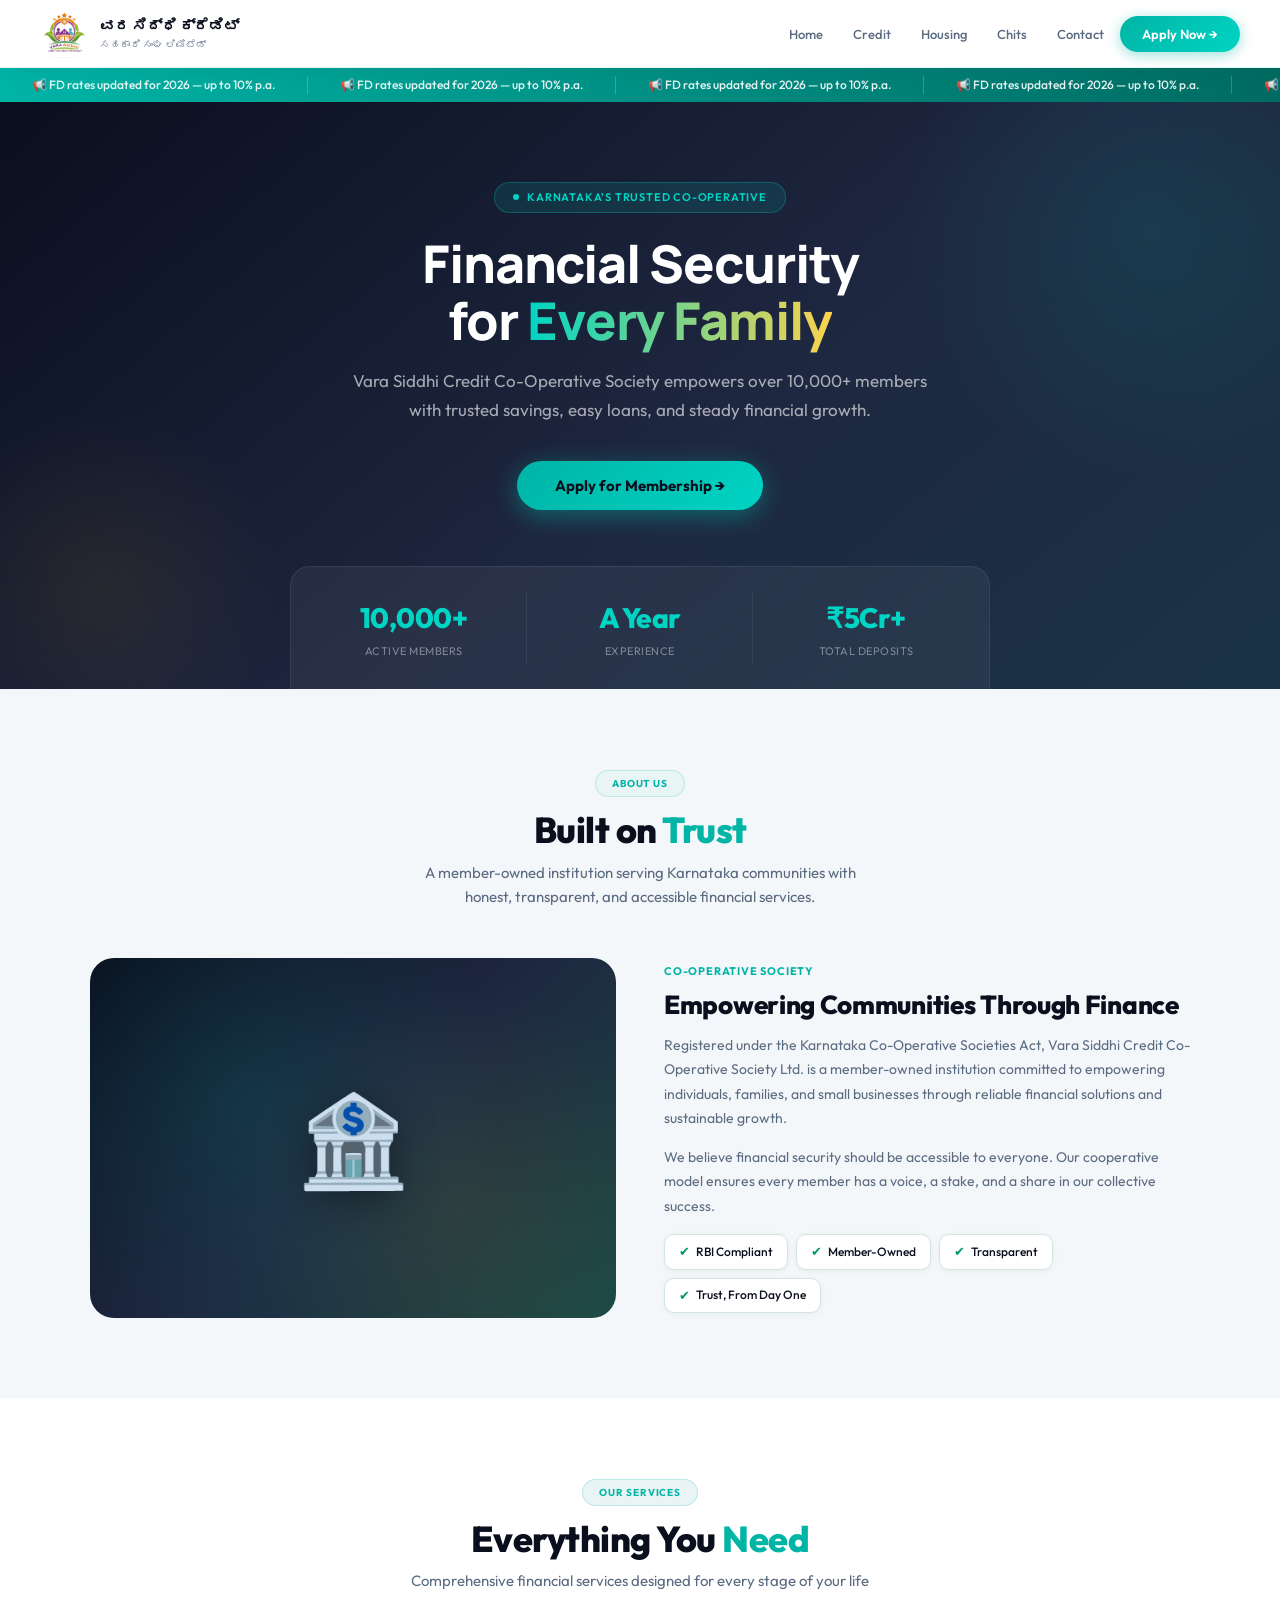
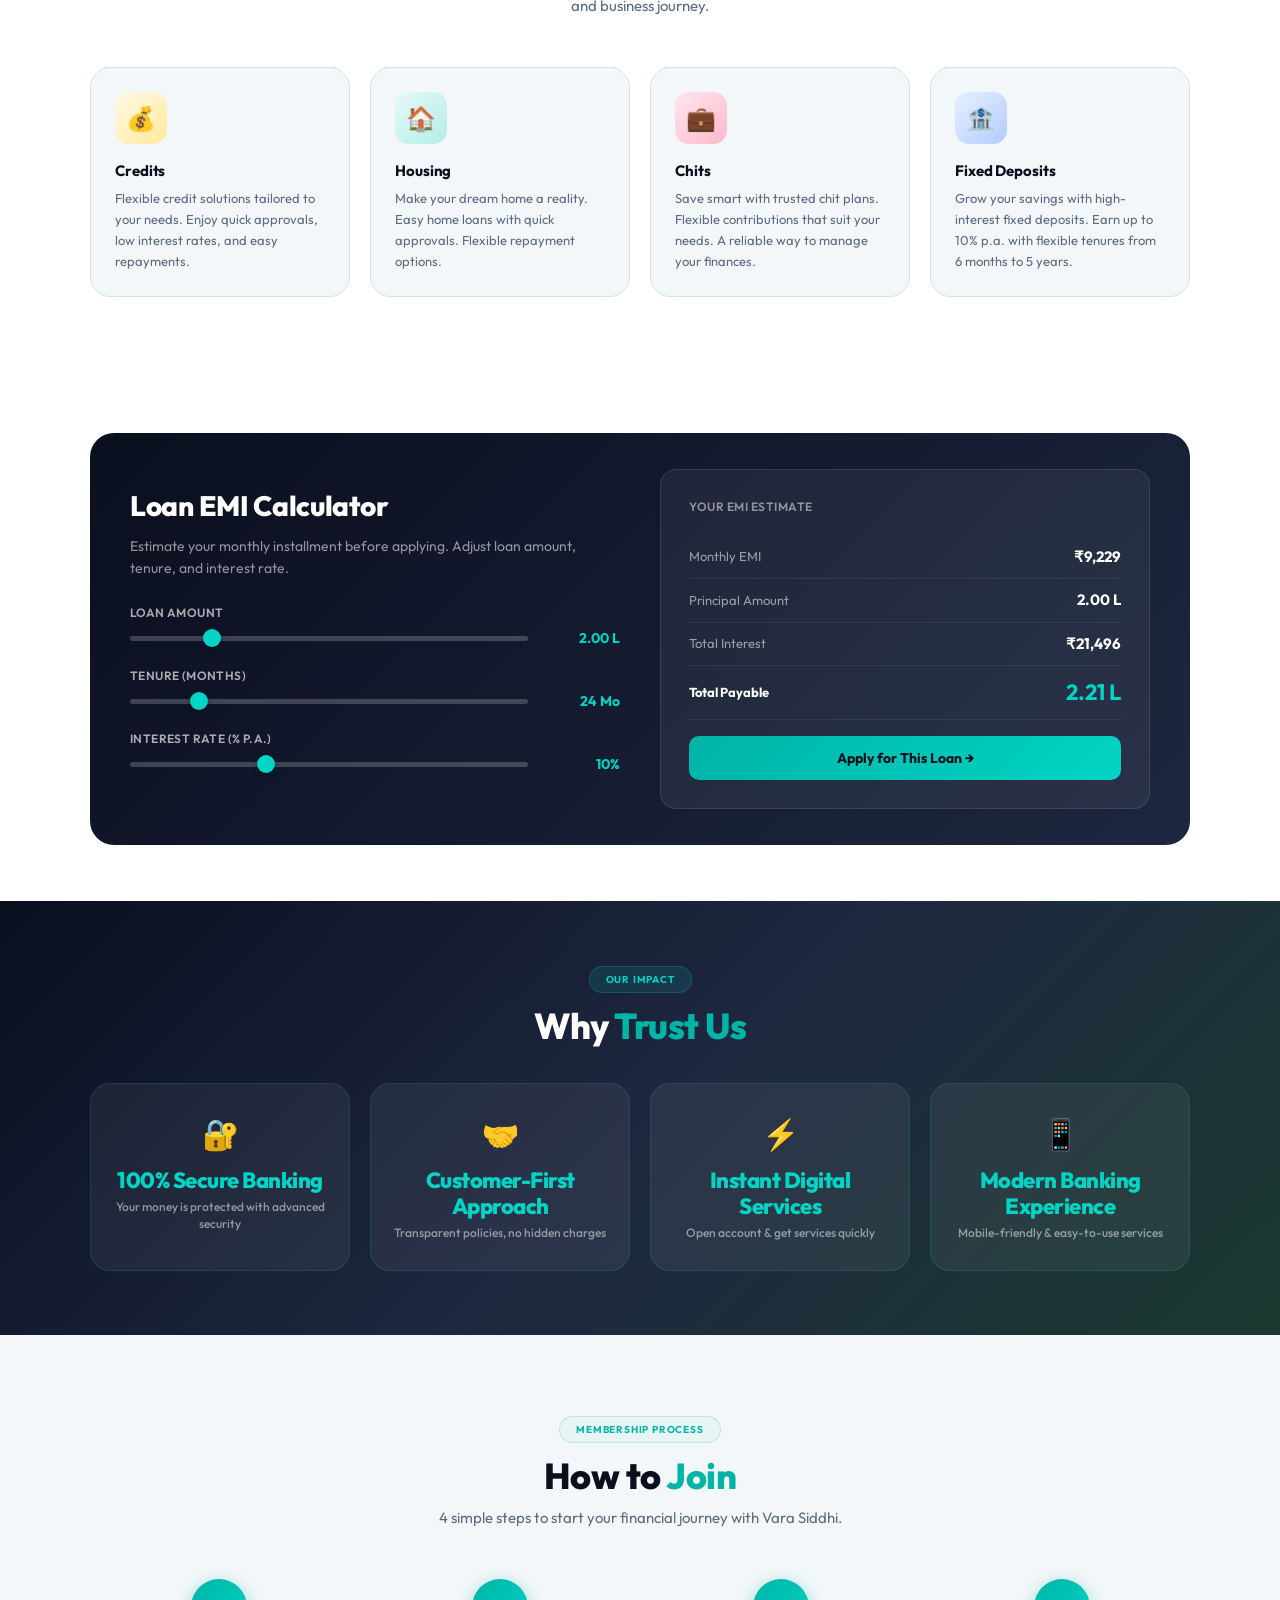
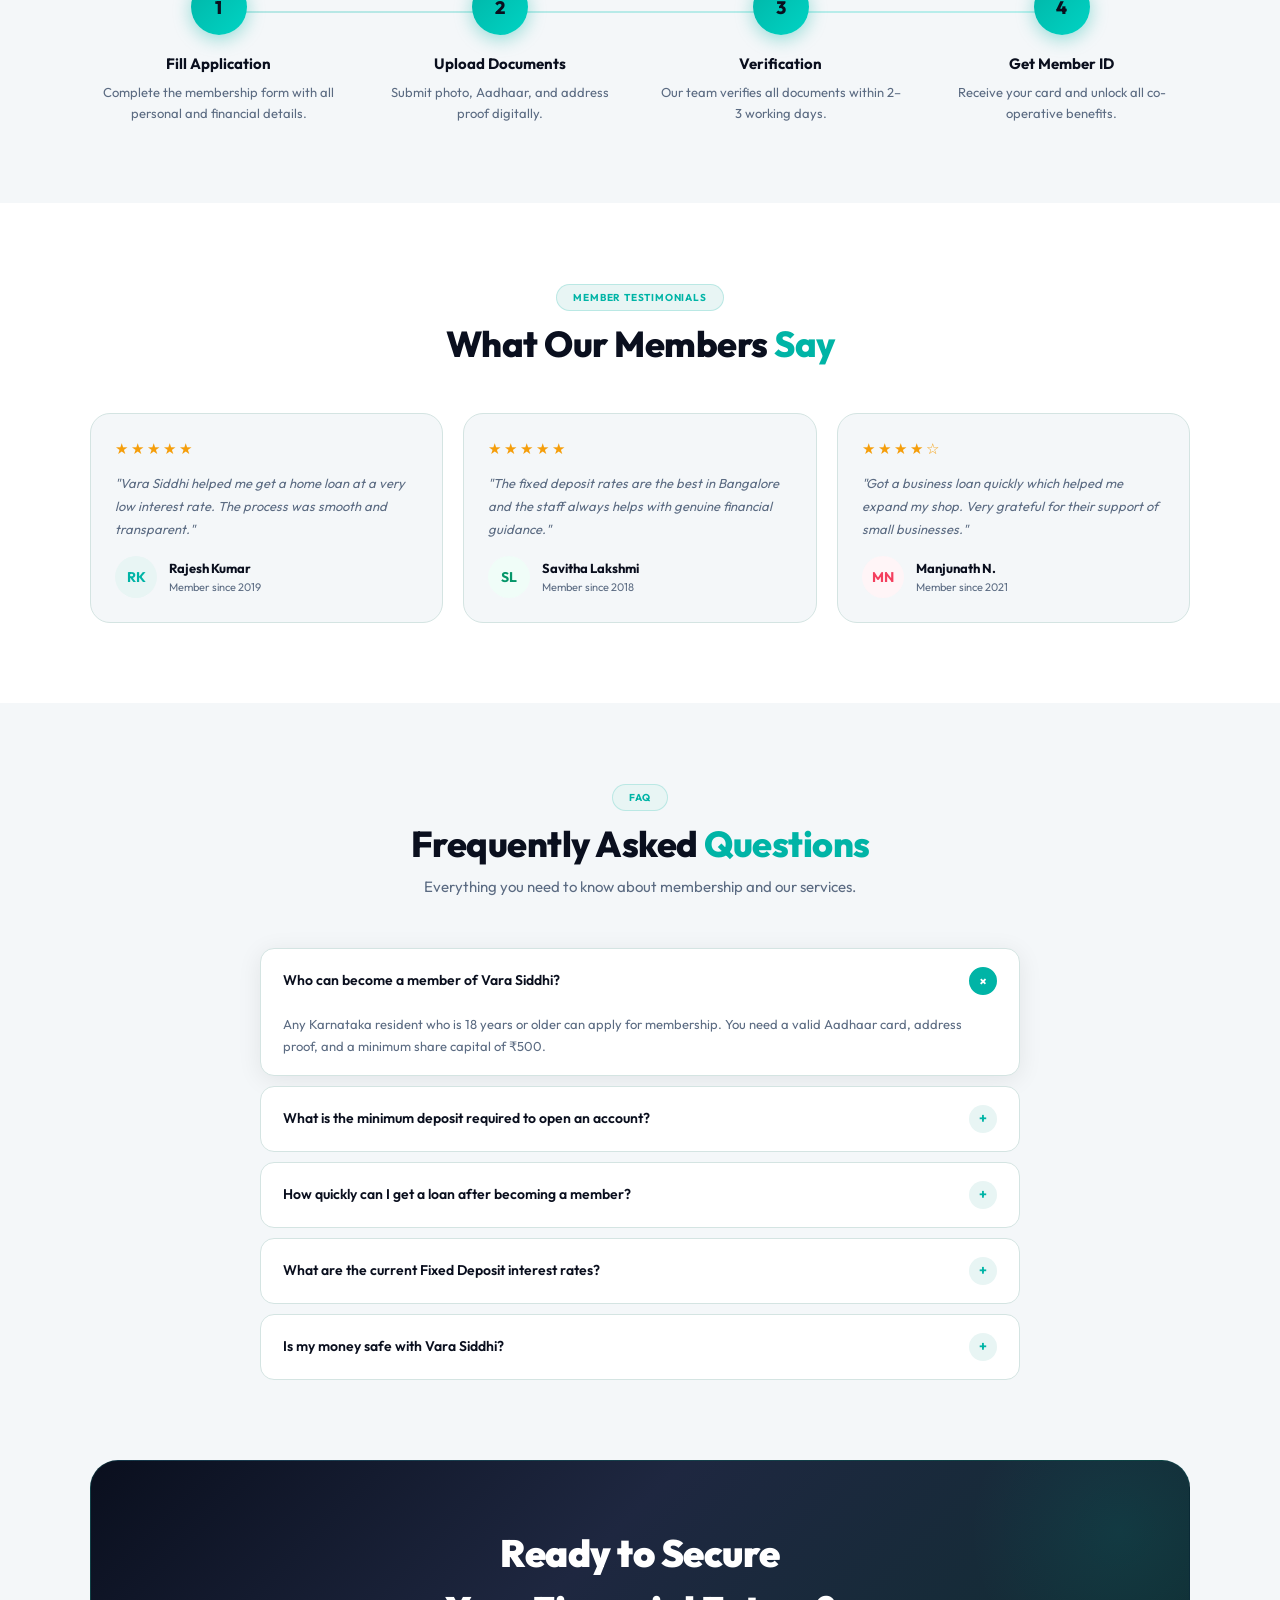
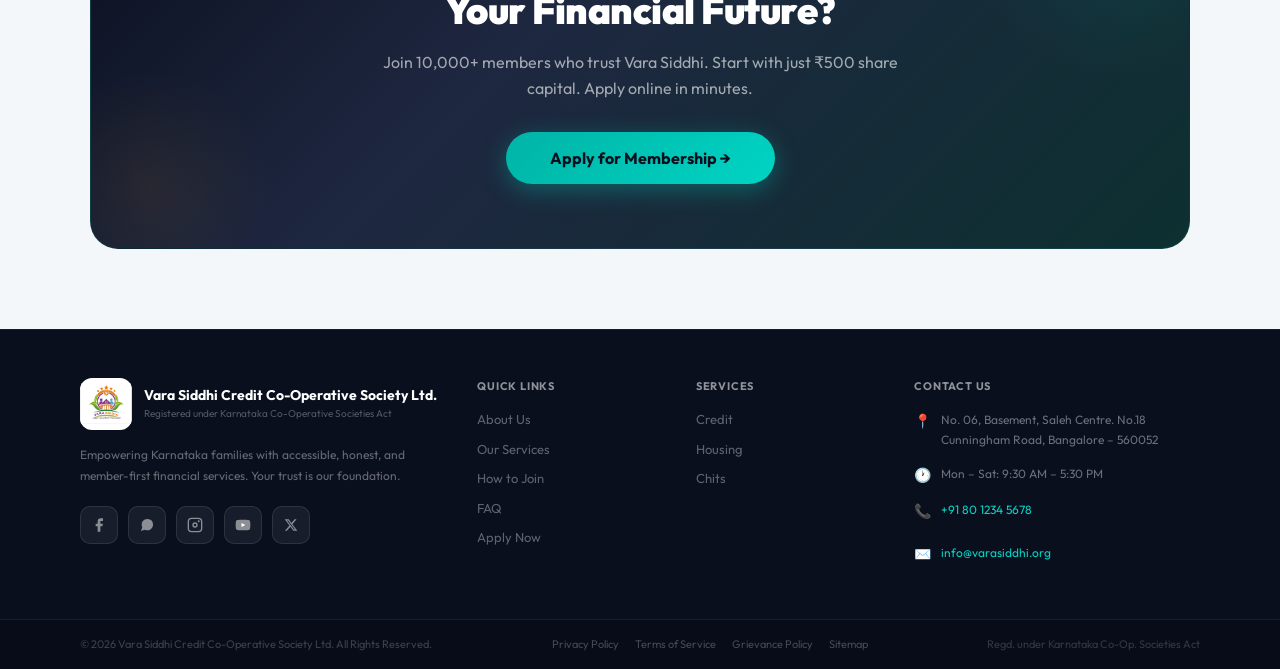
==== commit c5c8d729: "Add files via upload" ====
--- a/vara/index.html
+++ b/vara/index.html
@@ -64,7 +64,7 @@
   <div class="hero-inner">
     <div class="hero-eyebrow"><div class="dot"></div>Karnataka's Trusted Co-Operative</div>
     <h2>Financial Security<br>for <em>Every Family</em></h2>
-    <p>Vara Siddhi Credit Co-Operative Society has served Bengaluru — providing savings, loans, and financial growth to 15,000+ members.</p>
+    <p>Vara Siddhi Credit Co-Operative Society empowers over 10,000+ members with trusted savings, easy loans, and steady financial growth.</p>
     <div class="hero-cta">
       <button class="btn-hero-primary" onclick="goForm()">Apply for Membership →</button>
     </div>
@@ -87,12 +87,11 @@
     <div class="about-grid">
       <div class="about-visual">
         <div class="emoji">🏦</div>
-        <div class="badge">Est. 2026 · Bengaluru</div>
       </div>
       <div class="about-txt">
         <span class="label">Co-Operative Society</span>
         <h3>Empowering Communities Through Finance</h3>
-        <p>Registered under the Karnataka Co-Operative Societies Act, Vara Siddhi Credit Co-Operative Society Ltd. is a member-owned institution dedicated to empowering individuals, families, and small businesses across Bangalore.</p>
+        <p>Registered under the Karnataka Co-Operative Societies Act, Vara Siddhi Credit Co-Operative Society Ltd. is a member-owned institution committed to empowering individuals, families, and small businesses through reliable financial solutions and sustainable growth.</p>
         <p>We believe financial security should be accessible to everyone. Our cooperative model ensures every member has a voice, a stake, and a share in our collective success.</p>
         <div class="trust-badges">
           <div class="trust-badge"><span class="tick">✔</span>RBI Compliant</div>
@@ -117,6 +116,7 @@
       <div class="srv-card"><div class="srv-ico ic1">💰</div><h4>Credits</h4><p>Flexible credit solutions tailored to your needs. Enjoy quick approvals, low interest rates, and easy repayments.</p></div>
       <div class="srv-card"><div class="srv-ico ic2">🏠</div><h4>Housing</h4><p>Make your dream home a reality. Easy home loans with quick approvals. Flexible repayment options.</p></div>
       <div class="srv-card"><div class="srv-ico ic3">💼</div><h4>Chits</h4><p>Save smart with trusted chit plans. Flexible contributions that suit your needs. A reliable way to manage your finances.</p></div>
+      <div class="srv-card"><div class="srv-ico ic4">🏦</div><h4>Fixed Deposits</h4><p>Grow your savings with high-interest fixed deposits. Earn up to 10% p.a. with flexible tenures from 6 months to 5 years.</p></div>
     </div>
   </div>
 </div>
@@ -313,7 +313,7 @@
       </div>
       <div class="fcontact-item">
         <span class="fci">✉️</span>
-        <p><a href="/cdn-cgi/l/email-protection#254c4b434a6553445744564c41414d4c0b4a5742"><span class="__cf_email__" data-cfemail="8ce5e2eae3ccfaedfeedffe5e8e8e4e5a2e3feeb">[email&#160;protected]</span></a></p>
+        <p><a href="info@varasiddhi.org">info@varasiddhi.org</a></p>
       </div>
     </div>
   </div>
@@ -338,7 +338,7 @@
 <div id="form-pg">
 <div class="form-nav">
   <button class="form-back" onclick="goLand()">←</button>
-  <div class="form-nav-logo"><img src="img/vara logo.PNG" alt="Logo"></div>
+  <div class="form-nav-logo"><img src="vara logo.PNG" alt="Logo"></div>
   <div class="form-nav-txt">
     <h2>Membership Application Form</h2>
     <p>Vara Siddhi Credit Co-Operative Society Ltd. · Bangalore</p>
--- a/vara/style.css
+++ b/vara/style.css
@@ -89,7 +89,7 @@
 
 /* ── SERVICES ── */
 .srv-bg{background:var(--white);}
-.srv-grid{display:grid;grid-template-columns:repeat(3,1fr);gap:20px;}
+.srv-grid{display:grid;grid-template-columns:repeat(4,1fr);gap:20px;}
 .srv-card{background:var(--off);border-radius:var(--r20);padding:24px;border:1px solid var(--border);transition:all 0.3s;cursor:default;position:relative;overflow:hidden;}
 .srv-card::before{content:'';position:absolute;top:0;left:0;right:0;height:3px;background:linear-gradient(90deg,var(--teal),var(--teal2));opacity:0;transition:opacity 0.3s;}
 .srv-card:hover{transform:translateY(-4px);box-shadow:var(--shadow-lg);border-color:rgba(0,180,166,0.3);}
@@ -98,6 +98,7 @@
 .ic1{background:linear-gradient(135deg,#FFF9E6,#FFE99E);}
 .ic2{background:linear-gradient(135deg,#E6F9F8,#B2EDE9);}
 .ic3{background:linear-gradient(135deg,#FFE6EE,#FFB8CC);}
+.ic4{background:linear-gradient(135deg,#E6F0FF,#B2CCFF);}
 .srv-card h4{font-size:15px;font-weight:700;color:var(--ink);margin-bottom:6px;letter-spacing:-0.1px;}
 .srv-card p{font-size:13px;color:var(--muted);line-height:1.6;}
 
@@ -328,6 +329,7 @@
   .mobile-menu{top:62px;}
   .nav-brand{flex:1;}
   .nav-title{flex:1;text-align:center;}
+  .nav-logo{width:58px;height:58px;}
   .hero{padding:48px 18px 0;}
   .hero h2{font-size:34px;}
   .sec{padding:48px 18px;}
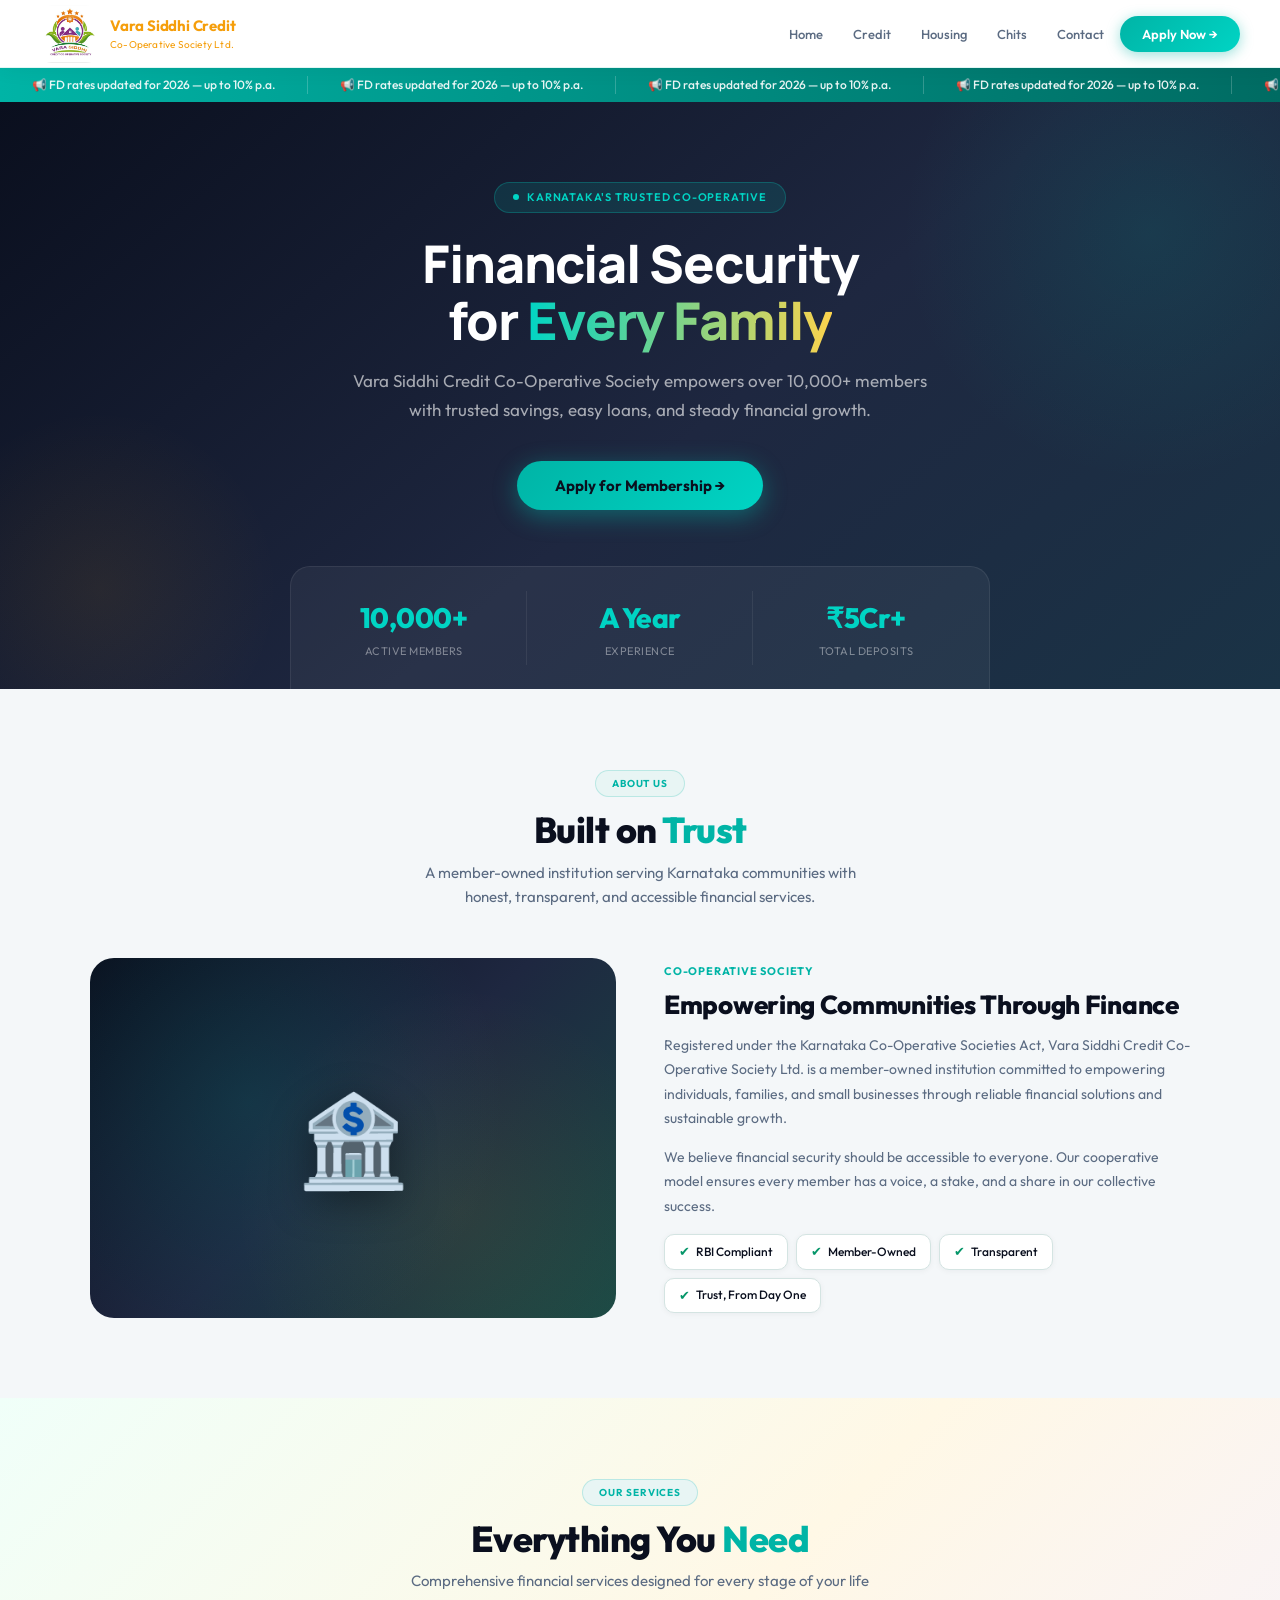
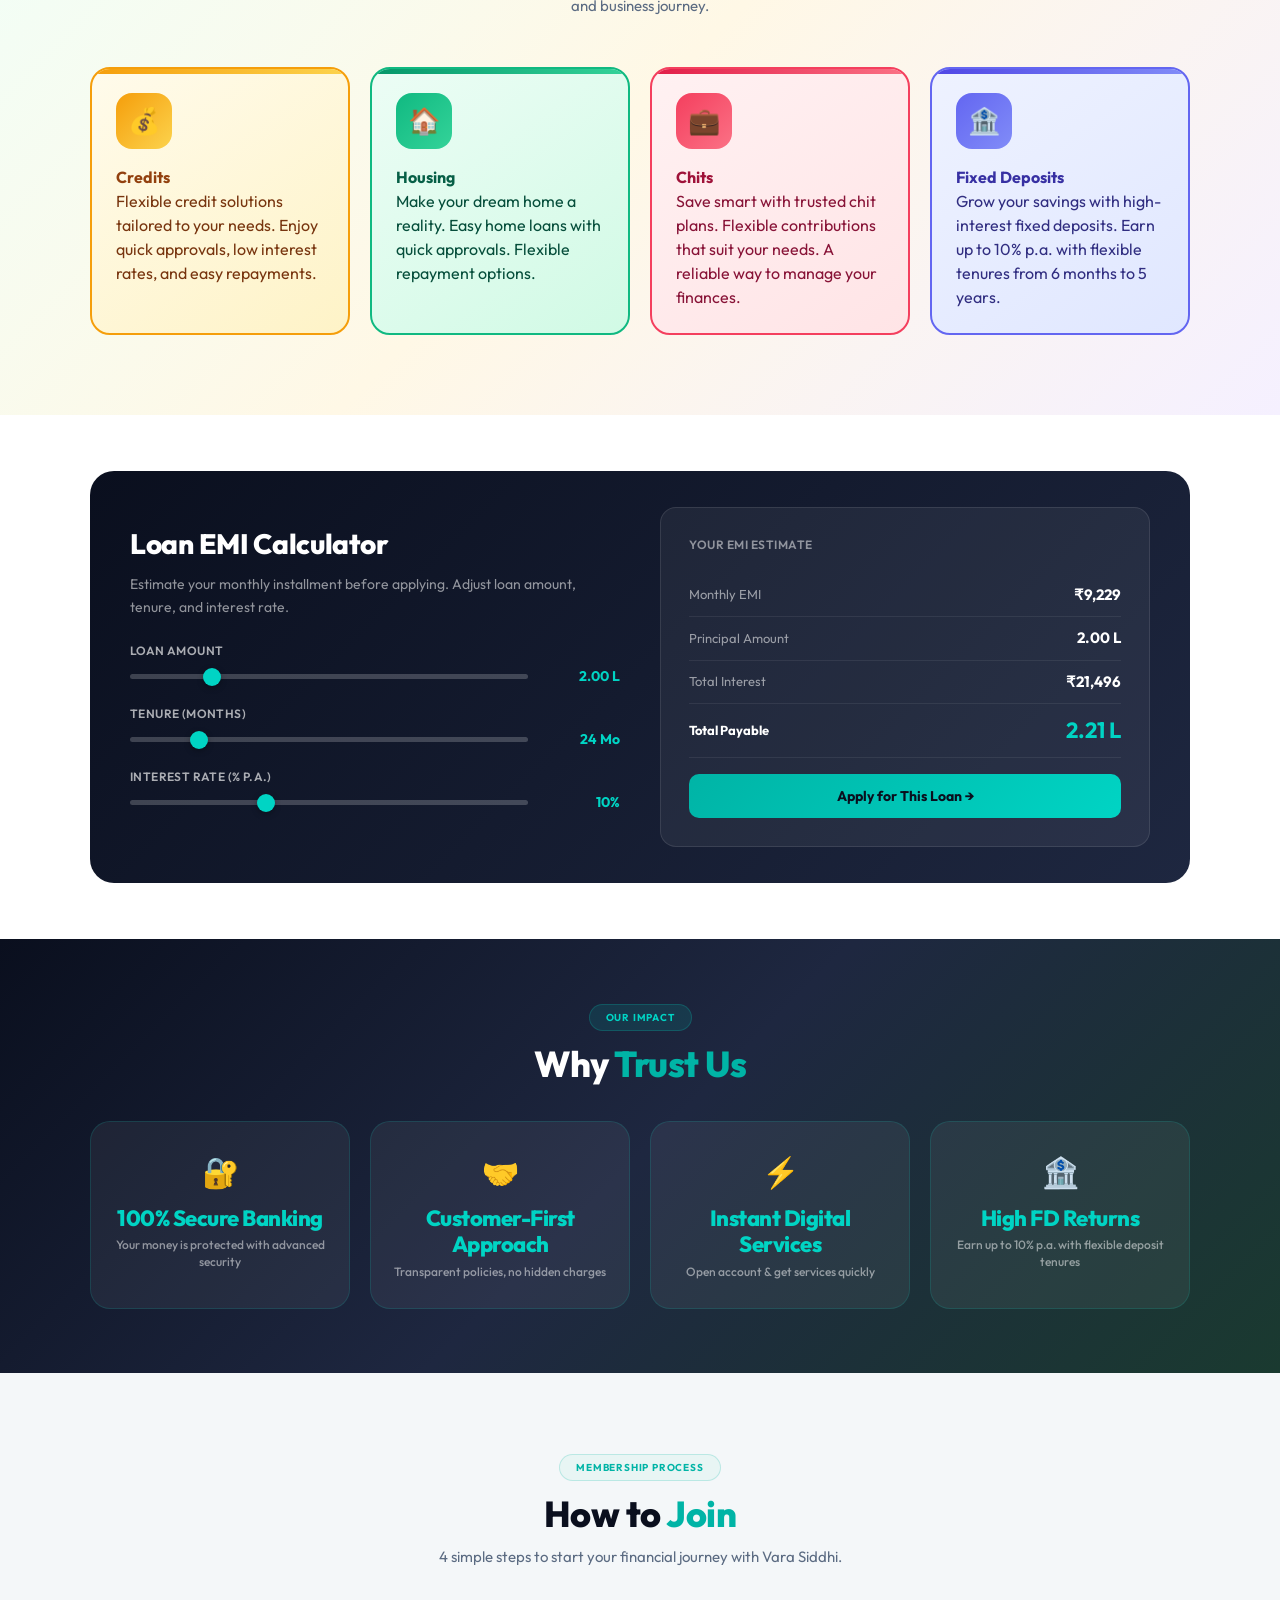
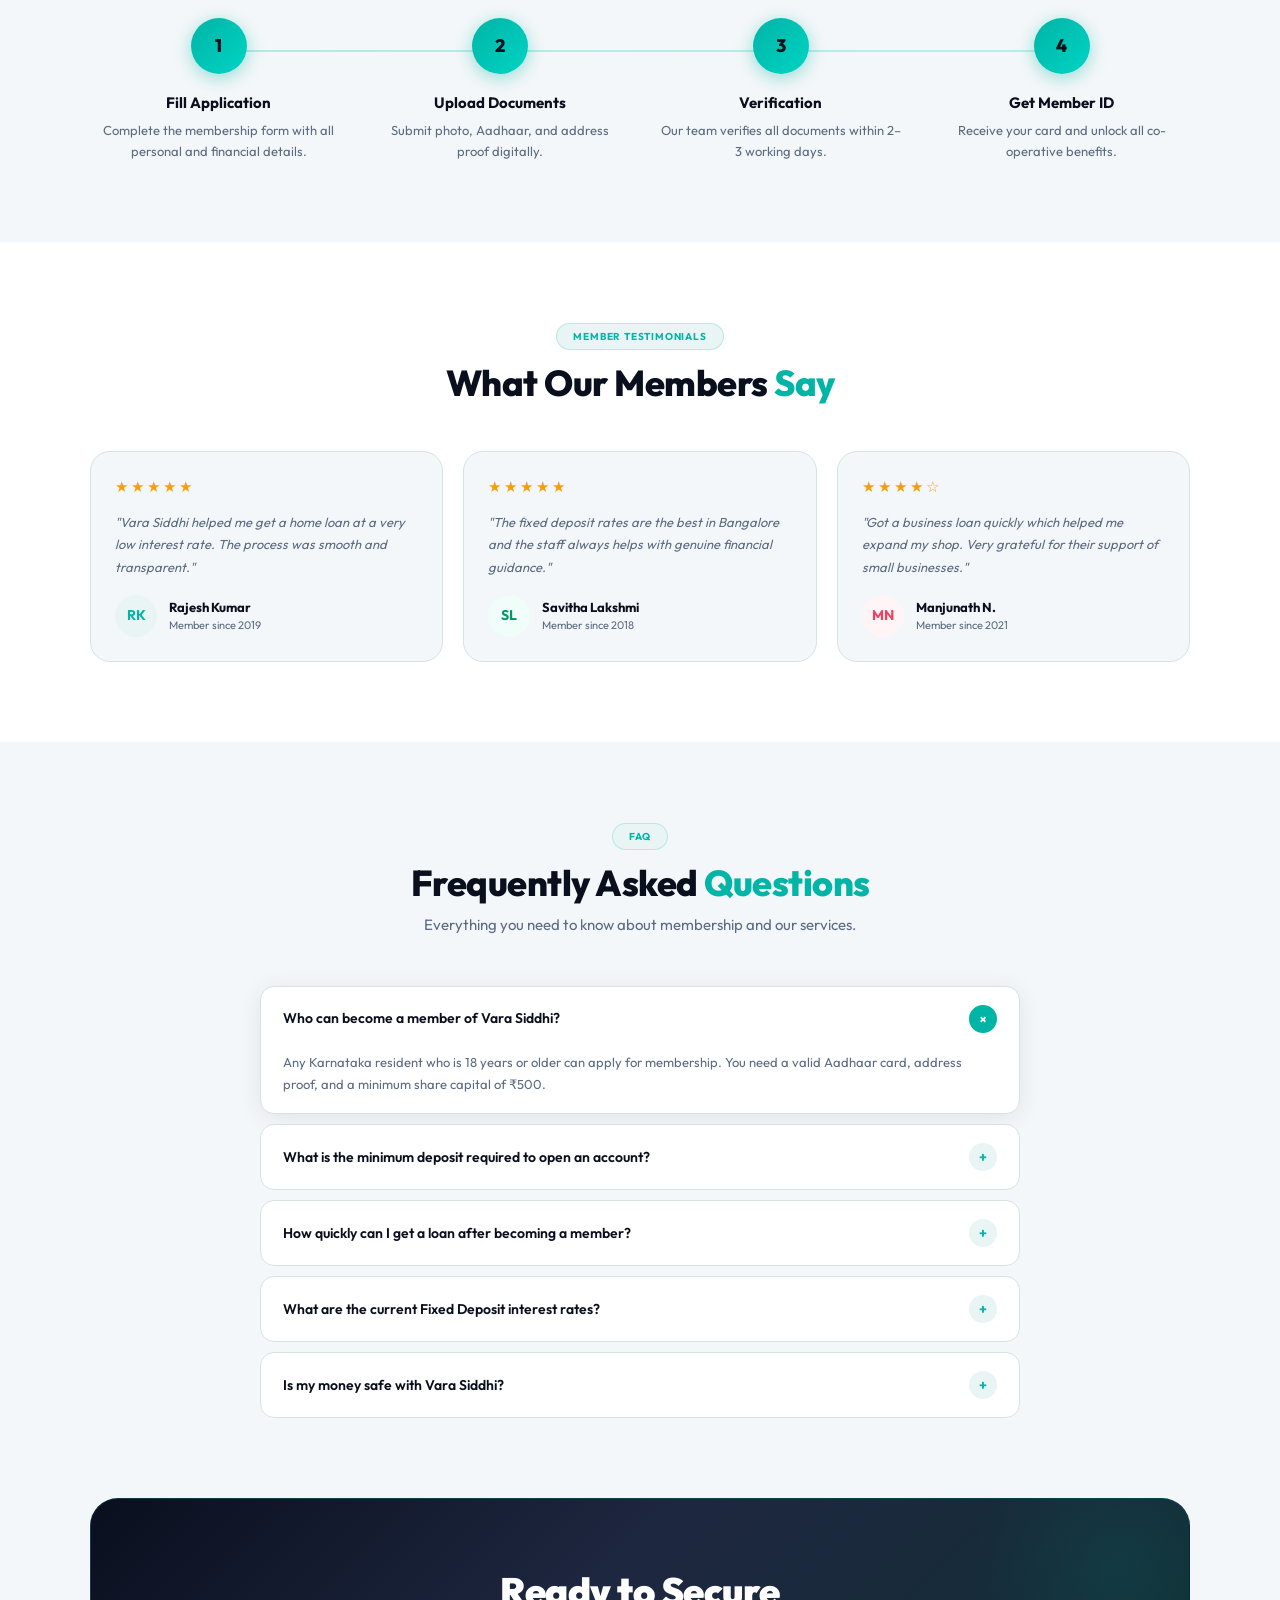
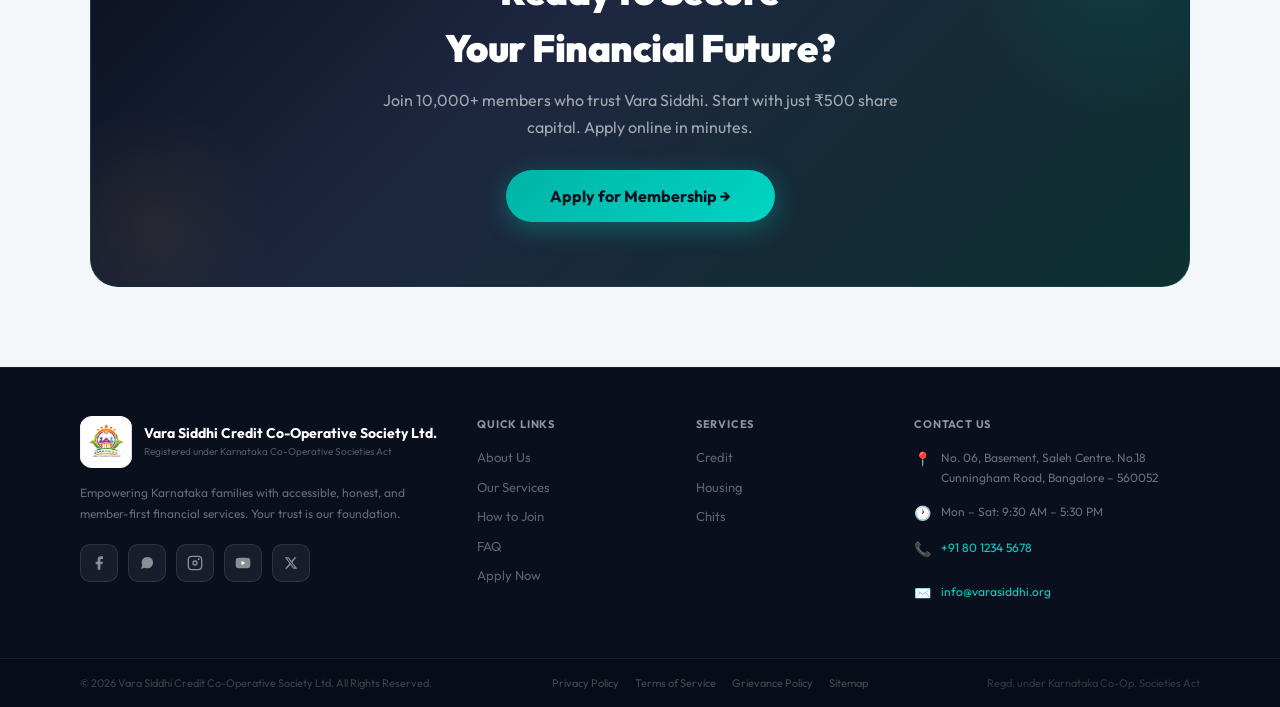
==== commit 08796737: "Add files via upload" ====
--- a/vara/index.html
+++ b/vara/index.html
@@ -20,8 +20,8 @@
   <div class="nav-brand" onclick="scrollTo2('home')">
     <div class="nav-logo"><img src="vara logo.PNG" alt="logo Image"></div>
     <div class="nav-title">
-      <h1>ವರ ಸಿದ್ಧಿ ಕ್ರೆಡಿಟ್</h1>
-      <p>ಸಹಕಾರಿ ಸಂಘ ಲಿಮಿಟೆಡ್</p>
+      <h1>Vara Siddhi Credit</h1>
+      <p>Co-Operative Society Ltd.</p>
     </div>
   </div>
   <div class="nav-links">
@@ -113,10 +113,10 @@
       <p class="sec-sub">Comprehensive financial services designed for every stage of your life and business journey.</p>
     </div>
     <div class="srv-grid">
-      <div class="srv-card"><div class="srv-ico ic1">💰</div><h4>Credits</h4><p>Flexible credit solutions tailored to your needs. Enjoy quick approvals, low interest rates, and easy repayments.</p></div>
-      <div class="srv-card"><div class="srv-ico ic2">🏠</div><h4>Housing</h4><p>Make your dream home a reality. Easy home loans with quick approvals. Flexible repayment options.</p></div>
-      <div class="srv-card"><div class="srv-ico ic3">💼</div><h4>Chits</h4><p>Save smart with trusted chit plans. Flexible contributions that suit your needs. A reliable way to manage your finances.</p></div>
-      <div class="srv-card"><div class="srv-ico ic4">🏦</div><h4>Fixed Deposits</h4><p>Grow your savings with high-interest fixed deposits. Earn up to 10% p.a. with flexible tenures from 6 months to 5 years.</p></div>
+      <div class="srv-card c1"><div class="srv-ico ic1">💰</div><h4>Credits</h4><p>Flexible credit solutions tailored to your needs. Enjoy quick approvals, low interest rates, and easy repayments.</p></div>
+      <div class="srv-card c2"><div class="srv-ico ic2">🏠</div><h4>Housing</h4><p>Make your dream home a reality. Easy home loans with quick approvals. Flexible repayment options.</p></div>
+      <div class="srv-card c3"><div class="srv-ico ic3">💼</div><h4>Chits</h4><p>Save smart with trusted chit plans. Flexible contributions that suit your needs. A reliable way to manage your finances.</p></div>
+      <div class="srv-card c4"><div class="srv-ico ic4">🏦</div><h4>Fixed Deposits</h4><p>Grow your savings with high-interest fixed deposits. Earn up to 10% p.a. with flexible tenures from 6 months to 5 years.</p></div>
     </div>
   </div>
 </div>
@@ -172,7 +172,7 @@
     <div class="stat-box"><div class="ico">🔐</div><div class="num">100% Secure Banking</div><div class="lbl">Your money is protected with advanced security</div></div>
     <div class="stat-box"><div class="ico">🤝</div><div class="num">Customer-First Approach</div><div class="lbl">Transparent policies, no hidden charges</div></div>
     <div class="stat-box"><div class="ico">⚡</div><div class="num">Instant Digital Services</div><div class="lbl">Open account & get services quickly</div></div>
-    <div class="stat-box"><div class="ico">📱</div><div class="num">Modern Banking Experience</div><div class="lbl">Mobile-friendly & easy-to-use services</div></div>
+    <div class="stat-box"><div class="ico">🏦</div><div class="num">High FD Returns</div><div class="lbl">Earn up to 10% p.a. with flexible deposit tenures</div></div>
   </div>
 </div>
 
@@ -313,7 +313,7 @@
       </div>
       <div class="fcontact-item">
         <span class="fci">✉️</span>
-        <p><a href="info@varasiddhi.org">info@varasiddhi.org</a></p>
+                <p><a href="info@varasiddhi.org">info@varasiddhi.org</a></p>
       </div>
     </div>
   </div>
--- a/vara/style.css
+++ b/vara/style.css
@@ -24,10 +24,10 @@
   box-shadow:0 1px 20px rgba(10,15,30,0.06);
 }
 .nav-brand{display:flex;align-items:center;gap:12px;text-decoration:none;cursor:pointer;}
-.nav-logo{width:48px;height:48px;border-radius:12px;overflow:hidden;flex-shrink:0;background:var(--white);}
+.nav-logo{width:58px;height:58px;border-radius:12px;overflow:hidden;flex-shrink:0;background:var(--white);}
 .nav-logo img{width:100%;height:100%;object-fit:cover;}
-.nav-title h1{font-size:15px;font-weight:700;color:var(--ink);letter-spacing:-0.2px;}
-.nav-title p{font-size:10px;color:var(--muted);letter-spacing:0.2px;font-weight:400;}
+.nav-title h1{font-size:15px;font-weight:700;color:#F59E0B;letter-spacing:-0.2px;}
+.nav-title p{font-size:10px;color:#F59E0B;letter-spacing:0.2px;font-weight:400;}
 .nav-links{display:flex;align-items:center;gap:2px;}
 .nav-link{font-size:13px;font-weight:500;color:var(--muted);padding:8px 14px;border-radius:var(--r10);cursor:pointer;transition:all 0.2s;text-decoration:none;border:none;background:none;font-family:'Outfit',sans-serif;}
 .nav-link:hover{color:var(--ink);background:var(--light);}
@@ -88,19 +88,41 @@
 .trust-badge .tick{color:var(--green);font-size:13px;}
 
 /* ── SERVICES ── */
-.srv-bg{background:var(--white);}
+.srv-bg{background:linear-gradient(135deg,#F0FFF9 0%,#FFF8E6 50%,#F5F0FF 100%);}
 .srv-grid{display:grid;grid-template-columns:repeat(4,1fr);gap:20px;}
-.srv-card{background:var(--off);border-radius:var(--r20);padding:24px;border:1px solid var(--border);transition:all 0.3s;cursor:default;position:relative;overflow:hidden;}
-.srv-card::before{content:'';position:absolute;top:0;left:0;right:0;height:3px;background:linear-gradient(90deg,var(--teal),var(--teal2));opacity:0;transition:opacity 0.3s;}
-.srv-card:hover{transform:translateY(-4px);box-shadow:var(--shadow-lg);border-color:rgba(0,180,166,0.3);}
-.srv-card:hover::before{opacity:1;}
-.srv-ico{width:52px;height:52px;border-radius:14px;display:flex;align-items:center;justify-content:center;font-size:24px;margin-bottom:16px;}
-.ic1{background:linear-gradient(135deg,#FFF9E6,#FFE99E);}
-.ic2{background:linear-gradient(135deg,#E6F9F8,#B2EDE9);}
-.ic3{background:linear-gradient(135deg,#FFE6EE,#FFB8CC);}
-.ic4{background:linear-gradient(135deg,#E6F0FF,#B2CCFF);}
-.srv-card h4{font-size:15px;font-weight:700;color:var(--ink);margin-bottom:6px;letter-spacing:-0.1px;}
-.srv-card p{font-size:13px;color:var(--muted);line-height:1.6;}
+.srv-card{border-radius:var(--r20);padding:24px;border:2px solid transparent;transition:all 0.3s;cursor:default;position:relative;overflow:hidden;}
+.srv-card::before{content:'';position:absolute;top:0;left:0;right:0;height:5px;transition:height 0.3s;}
+.srv-card:hover{transform:translateY(-6px);box-shadow:0 16px 48px rgba(10,15,30,0.15);}
+.srv-card:hover::before{height:7px;}
+.srv-ico{width:56px;height:56px;border-radius:16px;display:flex;align-items:center;justify-content:center;font-size:26px;margin-bottom:16px;}
+
+/* Card 1 – Credits – Amber/Gold */
+.srv-card.c1{background:linear-gradient(145deg,#FFFBEB,#FEF3C7);border-color:#F59E0B;}
+.srv-card.c1::before{background:linear-gradient(90deg,#F59E0B,#FCD34D);}
+.srv-card.c1 h4{color:#92400E;}
+.srv-card.c1 p{color:#78350F;}
+.ic1{background:linear-gradient(135deg,#F59E0B,#FCD34D);}
+
+/* Card 2 – Housing – Teal/Green */
+.srv-card.c2{background:linear-gradient(145deg,#ECFDF5,#D1FAE5);border-color:#10B981;}
+.srv-card.c2::before{background:linear-gradient(90deg,#059669,#34D399);}
+.srv-card.c2 h4{color:#065F46;}
+.srv-card.c2 p{color:#064E3B;}
+.ic2{background:linear-gradient(135deg,#10B981,#34D399);}
+
+/* Card 3 – Chits – Rose/Pink */
+.srv-card.c3{background:linear-gradient(145deg,#FFF1F2,#FFE4E6);border-color:#F43F5E;}
+.srv-card.c3::before{background:linear-gradient(90deg,#E11D48,#FB7185);}
+.srv-card.c3 h4{color:#9F1239;}
+.srv-card.c3 p{color:#881337;}
+.ic3{background:linear-gradient(135deg,#F43F5E,#FB7185);}
+
+/* Card 4 – Fixed Deposits – Blue/Indigo */
+.srv-card.c4{background:linear-gradient(145deg,#EEF2FF,#E0E7FF);border-color:#6366F1;}
+.srv-card.c4::before{background:linear-gradient(90deg,#4F46E5,#818CF8);}
+.srv-card.c4 h4{color:#3730A3;}
+.srv-card.c4 p{color:#312E81;}
+.ic4{background:linear-gradient(135deg,#6366F1,#818CF8);}
 
 /* ── LOAN CALCULATOR ── */
 .calc-sec{background:var(--white);padding:56px 40px;}
@@ -329,7 +351,7 @@
   .mobile-menu{top:62px;}
   .nav-brand{flex:1;}
   .nav-title{flex:1;text-align:center;}
-  .nav-logo{width:58px;height:58px;}
+  .nav-logo{width:56px;height:56px;}
   .hero{padding:48px 18px 0;}
   .hero h2{font-size:34px;}
   .sec{padding:48px 18px;}
@@ -339,14 +361,12 @@
   .cta-wrap{padding:0 18px 48px;}
   .big-cta{padding:36px 22px;border-radius:var(--r20);}
   .big-cta h3{font-size:26px;}
-  /* FOOTER */
   .footer-main{grid-template-columns:1fr 1fr;gap:20px;padding:28px 18px 20px;}
   .footer-brand{grid-column:1/-1;}
   .fnames h4{font-size:13px;}
   .footer-bottom-inner{padding:12px 18px;flex-direction:column;align-items:flex-start;gap:8px;}
   .footer-bottom-links{gap:10px;flex-wrap:wrap;}
   .copy,.regn{font-size:10px;}
-  /* FORM */
   .form-nav{padding:0 16px;gap:10px;height:58px;}
   .form-nav-txt h2{font-size:13px;}
   .form-nav-txt p{display:none;}
@@ -375,4 +395,4 @@
   .stats-grid{grid-template-columns:1fr;}
   .how-grid{grid-template-columns:1fr;}
   .hero h2{font-size:24px;}
-}
+}
